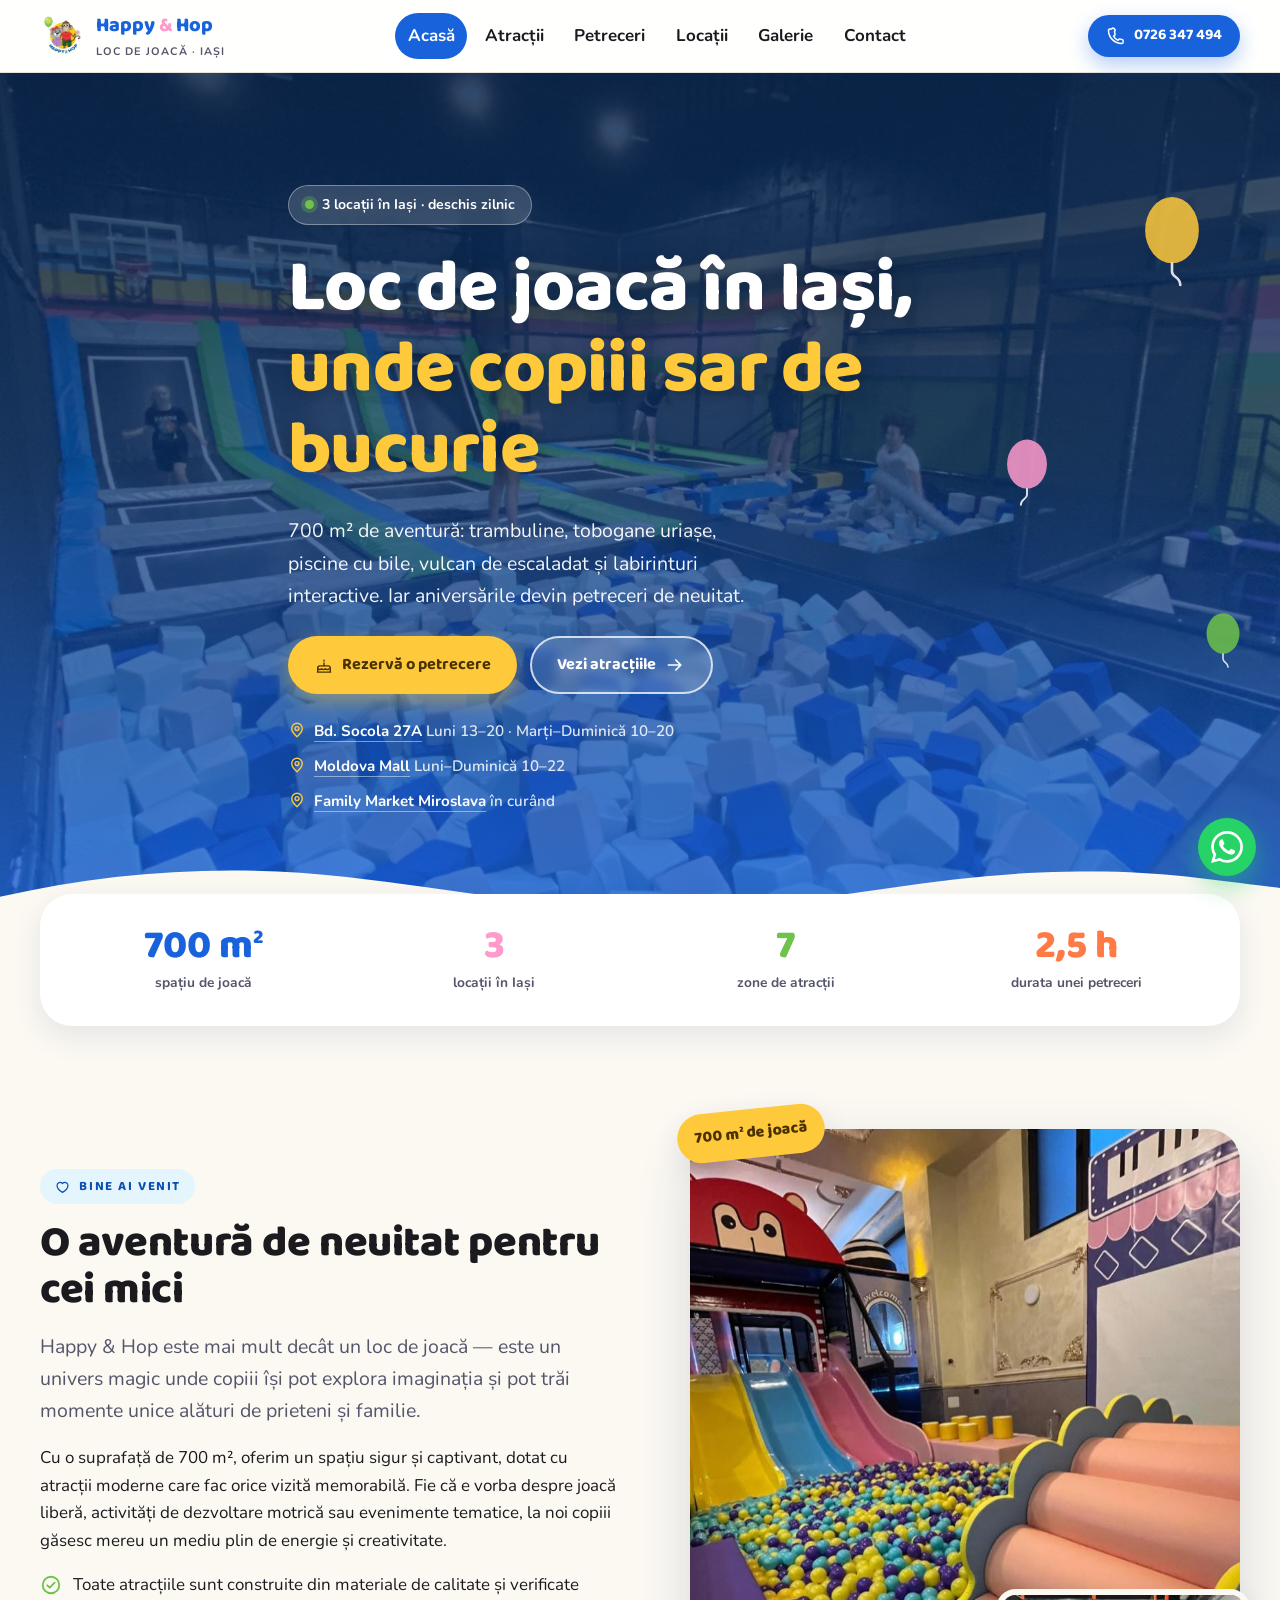
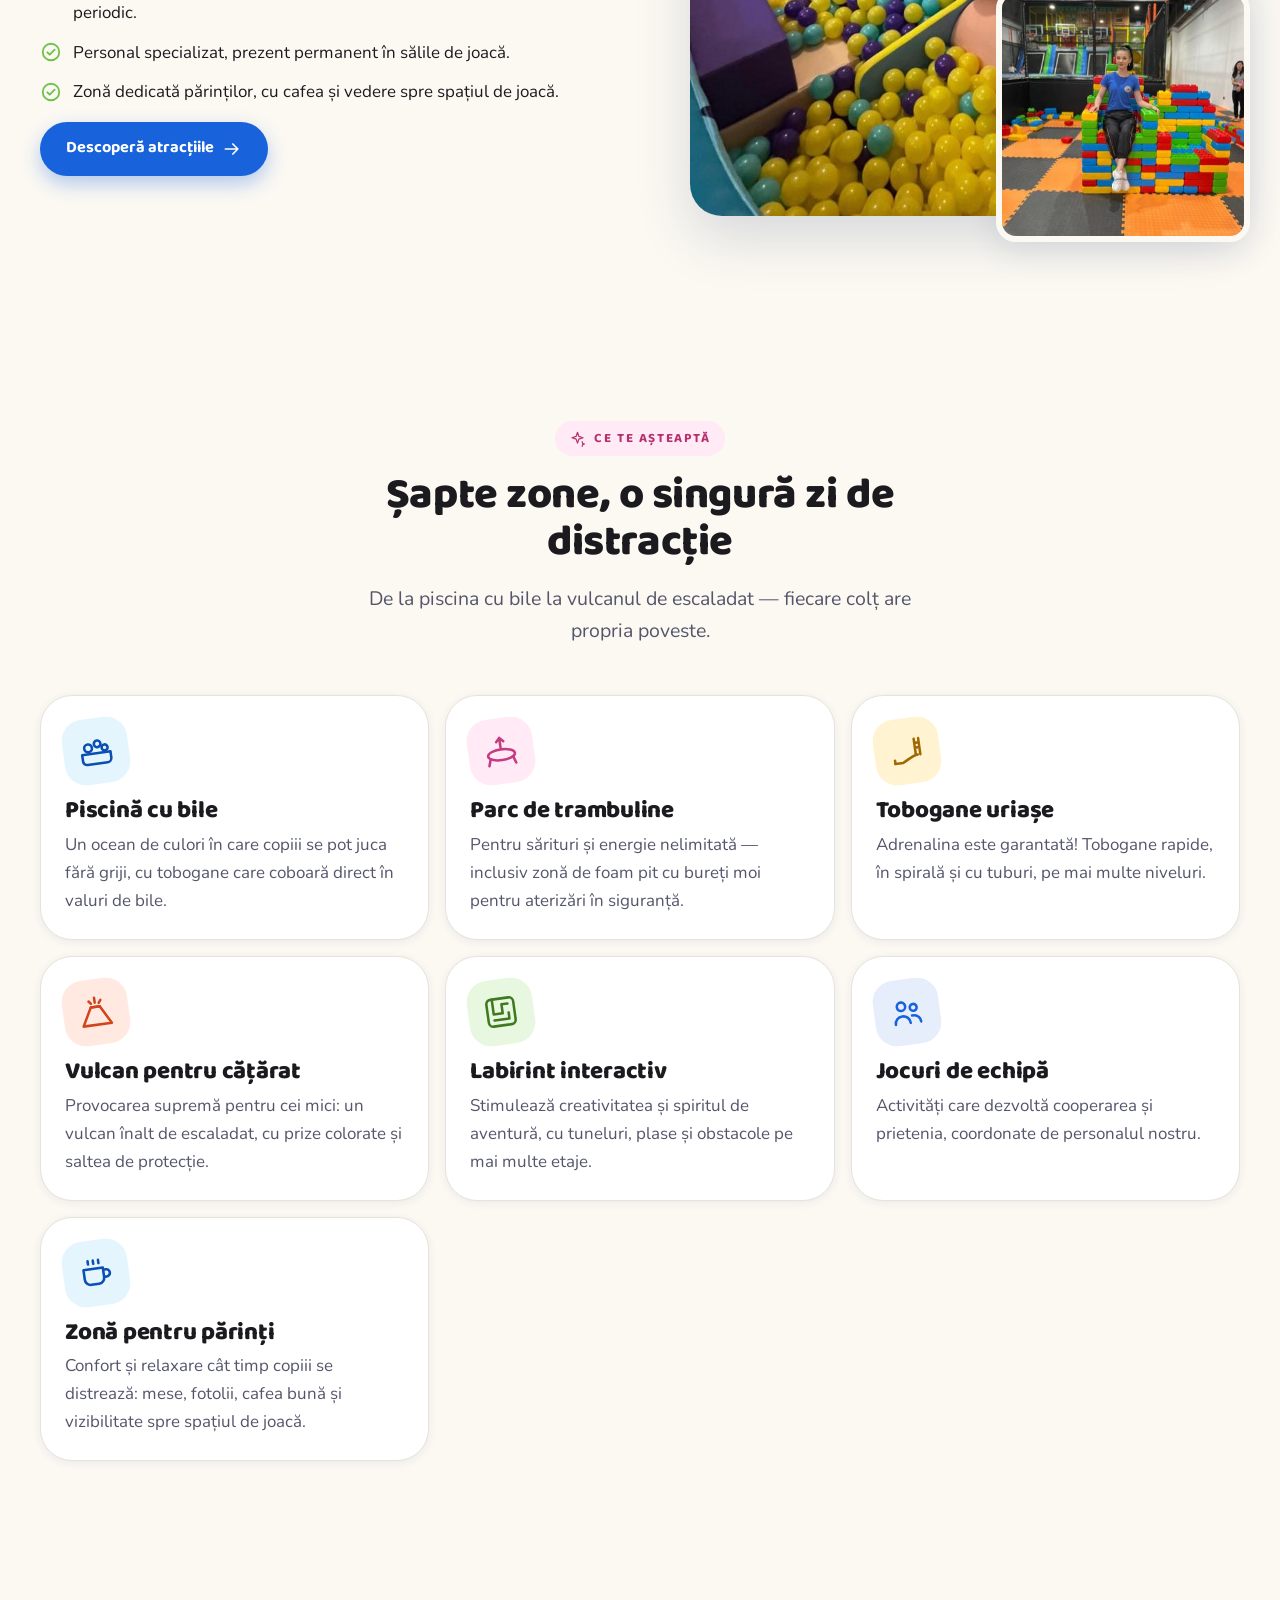
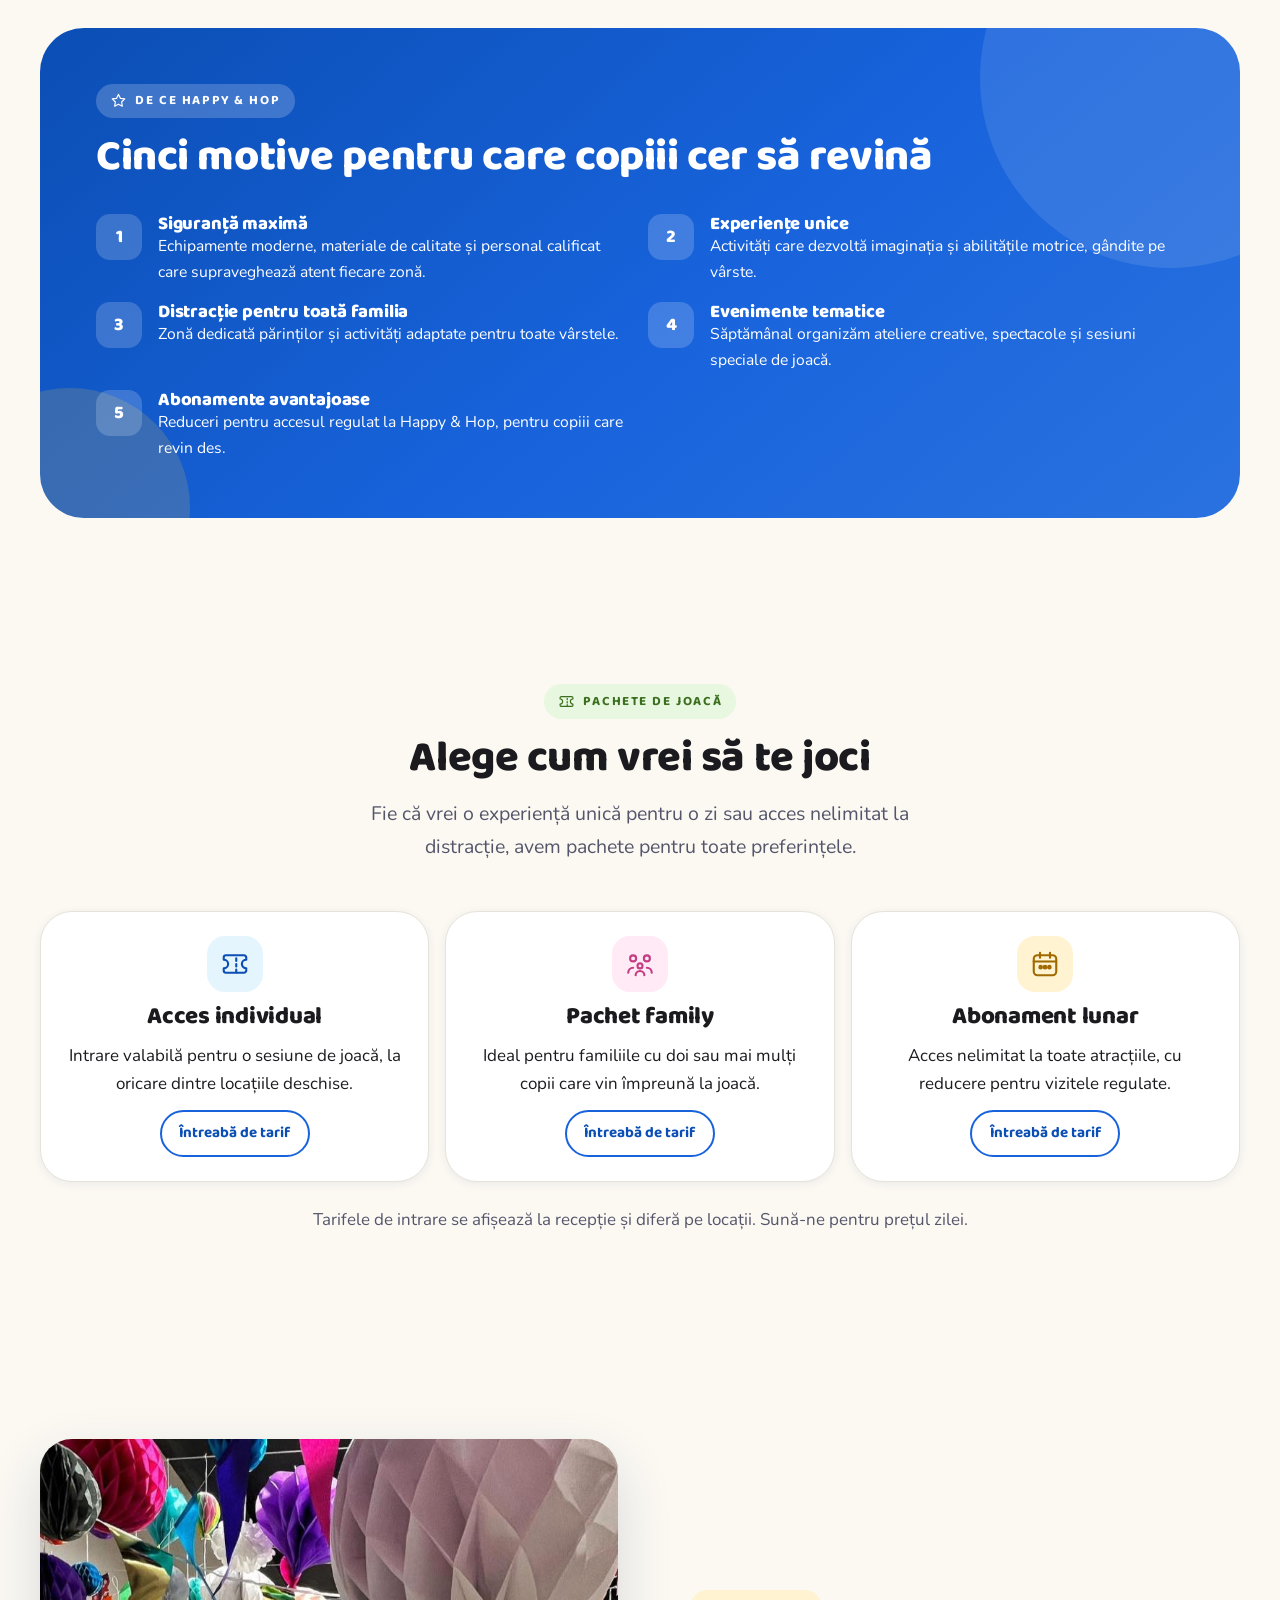
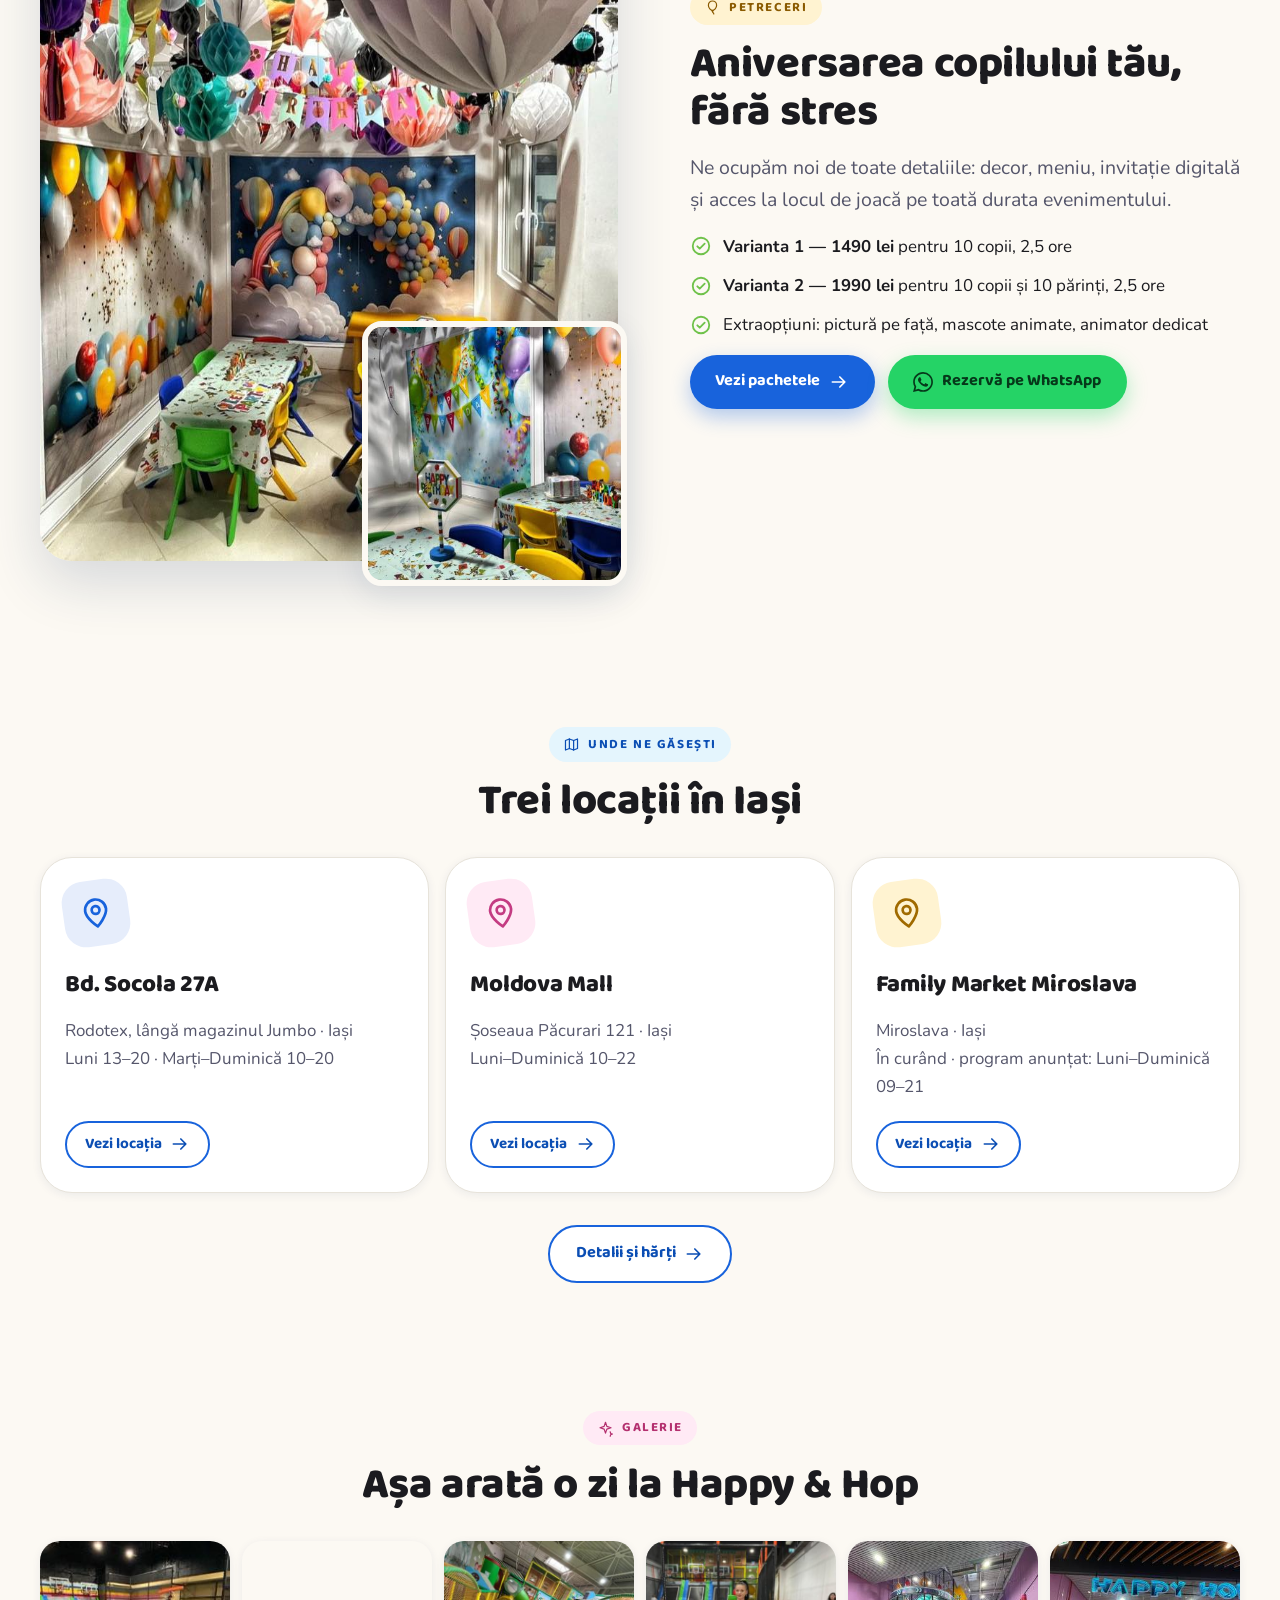
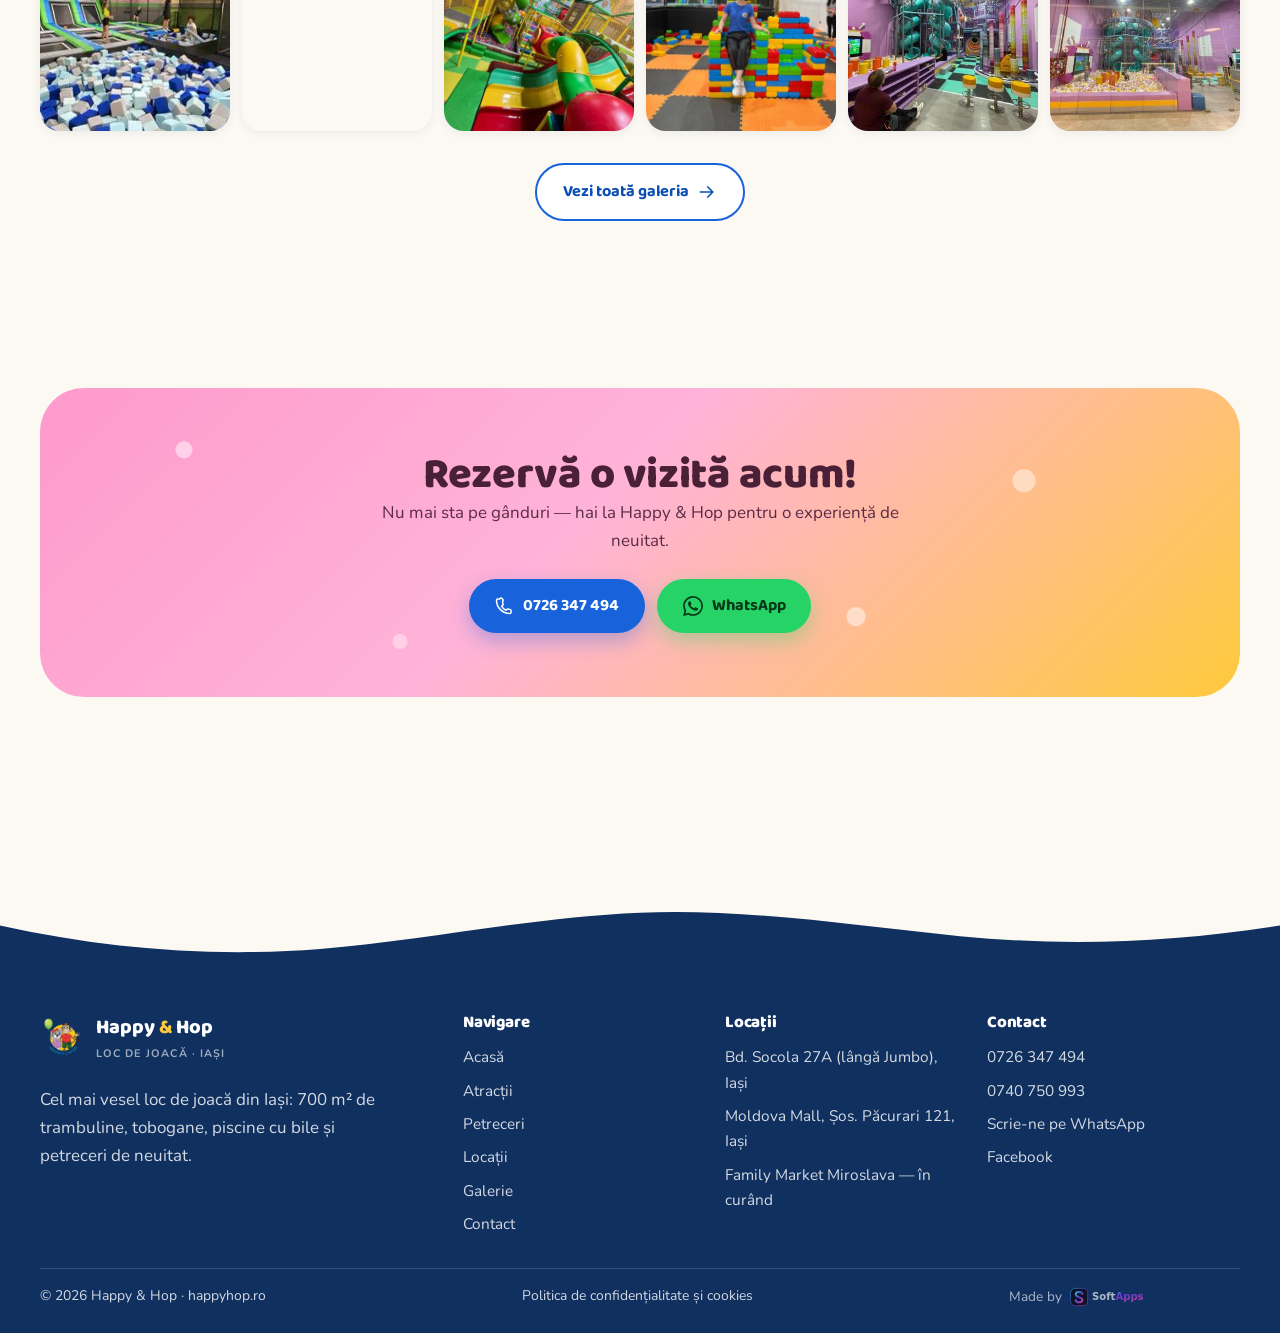
==== index.html @ 8be169cd "first commit" ====
<!DOCTYPE html>
<html lang="ro">
<head>
<meta charset="utf-8">
<meta name="viewport" content="width=device-width, initial-scale=1">
<title>Loc de joacă pentru copii în Iași — trambuline și petreceri | Happy & Hop</title>
<meta name="description" content="Loc de joacă pentru copii în Iași: 700 m² de trambuline, tobogane uriașe, piscine cu bile și vulcan de escaladat. Trei locații și petreceri aniversare complete.">
<link rel="canonical" href="https://happyhop.ro/">
<meta name="theme-color" content="#1863DC">
<script>document.documentElement.className += " js";</script>

<meta property="og:type" content="website">
<meta property="og:locale" content="ro_RO">
<meta property="og:site_name" content="Happy &amp; Hop">
<meta property="og:title" content="Loc de joacă pentru copii în Iași — trambuline și petreceri | Happy & Hop">
<meta property="og:description" content="Loc de joacă pentru copii în Iași: 700 m² de trambuline, tobogane uriașe, piscine cu bile și vulcan de escaladat. Trei locații și petreceri aniversare complete.">
<meta property="og:url" content="https://happyhop.ro/">
<meta property="og:image" content="https://happyhop.ro/assets/brand/og-image.jpg">
<meta name="twitter:card" content="summary_large_image">

<link rel="icon" href="assets/brand/favicon.png" type="image/png">
<link rel="apple-touch-icon" href="assets/brand/apple-touch-icon.png">

<link rel="preconnect" href="https://fonts.googleapis.com">
<link rel="preconnect" href="https://fonts.gstatic.com" crossorigin>
<link rel="stylesheet" href="https://fonts.googleapis.com/css2?family=Baloo+2:wght@600;700;800&family=Nunito:wght@400;600;700&display=swap">
<link rel="stylesheet" href="css/base.css?v=d875229a">
<link rel="stylesheet" href="css/site.css?v=c3f4acb0">
<script type="application/ld+json">{"@context": "https://schema.org", "@graph": [{"@type": "Organization", "@id": "https://happyhop.ro/#organizatie", "name": "Happy & Hop", "url": "https://happyhop.ro/", "logo": {"@type": "ImageObject", "url": "https://happyhop.ro/assets/brand/logo.png", "width": 225, "height": 225}, "image": "https://happyhop.ro/assets/brand/og-image.jpg", "telephone": ["+40726347494", "+40740750993"], "areaServed": {"@type": "City", "name": "Iași"}, "sameAs": ["https://www.facebook.com/people/Happy-si-Hop/100064721647929/"]}, {"@type": "WebSite", "@id": "https://happyhop.ro/#site", "url": "https://happyhop.ro/", "name": "Happy & Hop", "inLanguage": "ro-RO", "publisher": {"@id": "https://happyhop.ro/#organizatie"}}, {"@type": "AmusementPark", "@id": "https://happyhop.ro/loc-de-joaca-socola.html#loc", "name": "Happy & Hop — Socola", "url": "https://happyhop.ro/loc-de-joaca-socola.html", "telephone": "+40726347494", "priceRange": "$$", "currenciesAccepted": "RON", "parentOrganization": {"@id": "https://happyhop.ro/#organizatie"}, "address": {"@type": "PostalAddress", "streetAddress": "Bulevardul Socola 27A", "addressLocality": "Iași", "addressRegion": "Iași", "addressCountry": "RO"}, "hasMap": "https://www.google.com/maps/place/Happy+and+Hop,+loc+de+joaca/@47.1445682,27.5935183,875m/data=!3m2!1e3!4b1!4m6!3m5!1s0x40cafb00235f5b6d:0xa5b64b726e2bd437!8m2!3d47.1445682!4d27.5960932!16s%2Fg%2F11w7l67_5k", "image": "https://happyhop.ro/assets/img/loc-de-joaca-tobogane-800.jpg", "geo": {"@type": "GeoCoordinates", "latitude": 47.1445682, "longitude": 27.5960932}, "openingHoursSpecification": [{"@type": "OpeningHoursSpecification", "dayOfWeek": ["Monday"], "opens": "13:00", "closes": "20:00"}, {"@type": "OpeningHoursSpecification", "dayOfWeek": ["Tuesday", "Wednesday", "Thursday", "Friday", "Saturday", "Sunday"], "opens": "10:00", "closes": "20:00"}]}, {"@type": "AmusementPark", "@id": "https://happyhop.ro/loc-de-joaca-moldova-mall.html#loc", "name": "Happy & Hop — Moldova Mall", "url": "https://happyhop.ro/loc-de-joaca-moldova-mall.html", "telephone": "+40726347494", "priceRange": "$$", "currenciesAccepted": "RON", "parentOrganization": {"@id": "https://happyhop.ro/#organizatie"}, "address": {"@type": "PostalAddress", "streetAddress": "Șoseaua Păcurari 121", "addressLocality": "Iași", "addressRegion": "Iași", "addressCountry": "RO"}, "hasMap": "https://www.google.com/maps/search/?api=1&query=47.1668234,27.513135", "image": "https://happyhop.ro/assets/img/moldova-mall-interior-800.jpg", "geo": {"@type": "GeoCoordinates", "latitude": 47.1668234, "longitude": 27.513135}, "openingHoursSpecification": [{"@type": "OpeningHoursSpecification", "dayOfWeek": ["Monday", "Tuesday", "Wednesday", "Thursday", "Friday", "Saturday", "Sunday"], "opens": "10:00", "closes": "22:00"}]}, {"@type": "AmusementPark", "@id": "https://happyhop.ro/loc-de-joaca-miroslava.html#loc", "name": "Happy & Hop — Miroslava", "url": "https://happyhop.ro/loc-de-joaca-miroslava.html", "telephone": "+40726347494", "priceRange": "$$", "currenciesAccepted": "RON", "parentOrganization": {"@id": "https://happyhop.ro/#organizatie"}, "address": {"@type": "PostalAddress", "streetAddress": "Family Market Miroslava", "addressLocality": "Miroslava", "addressRegion": "Iași", "addressCountry": "RO"}, "hasMap": "https://www.google.com/maps/place/Family+Market+Miroslava/@47.1461986,27.5270789,875m/data=!3m2!1e3!4b1!4m6!3m5!1s0x40cafbab75f19f37:0x28635c3a278bc3dd!8m2!3d47.1461986!4d27.5296538!16s%2Fg%2F11rz7mzkpr", "geo": {"@type": "GeoCoordinates", "latitude": 47.1461986, "longitude": 27.5296538}, "description": "Deschidere în curând."}]}</script>
</head>
<body>
<svg xmlns="http://www.w3.org/2000/svg" style="display:none" aria-hidden="true" focusable="false"><symbol id="i-arrow" viewBox="0 0 24 24" fill="none" stroke="currentColor" stroke-width="2" stroke-linecap="round" stroke-linejoin="round"><path d="M4 12h15m-6-6 6 6-6 6"/></symbol><symbol id="i-balloon" viewBox="0 0 24 24" fill="none" stroke="currentColor" stroke-width="1.7" stroke-linecap="round" stroke-linejoin="round"><path d="M12 2.8c3.3 0 5.8 2.6 5.8 6 0 3.9-3.4 7.4-5.8 7.4S6.2 12.7 6.2 8.8c0-3.4 2.5-6 5.8-6Z"/><path d="m11 16.2 1 1.6 1-1.6M12 17.8c0 2 1.8 1.4 1.8 3.4"/></symbol><symbol id="i-balls" viewBox="0 0 24 24" fill="none" stroke="currentColor" stroke-width="1.7" stroke-linecap="round" stroke-linejoin="round"><path d="M2.5 13.5h19v4.2a2.8 2.8 0 0 1-2.8 2.8H5.3a2.8 2.8 0 0 1-2.8-2.8Z"/><circle cx="7" cy="9.5" r="2.6"/><circle cx="13.4" cy="7.4" r="2.2"/><circle cx="18" cy="10.4" r="2"/></symbol><symbol id="i-cake" viewBox="0 0 24 24" fill="none" stroke="currentColor" stroke-width="1.7" stroke-linecap="round" stroke-linejoin="round"><path d="M4 20.5h16M4.5 20.5v-5a2.5 2.5 0 0 1 2.5-2.5h10a2.5 2.5 0 0 1 2.5 2.5v5"/><path d="M4.5 16.4c1.5 1.4 3.1 1.4 4.6 0 1.5 1.4 3.1 1.4 4.6 0 1.5 1.4 3.1 1.4 4.6 0M12 13V9.6M12 6.2v.9"/></symbol><symbol id="i-calendar" viewBox="0 0 24 24" fill="none" stroke="currentColor" stroke-width="1.7" stroke-linecap="round" stroke-linejoin="round"><rect x="3" y="5" width="18" height="16" rx="3"/><path d="M3 10h18M8 3v4M16 3v4"/><circle cx="8.5" cy="14.5" r="1"/><circle cx="12" cy="14.5" r="1"/><circle cx="15.5" cy="14.5" r="1"/></symbol><symbol id="i-check" viewBox="0 0 24 24" fill="none" stroke="currentColor" stroke-width="2" stroke-linecap="round" stroke-linejoin="round"><circle cx="12" cy="12" r="9"/><path d="m8 12.3 2.6 2.6L16 9.5"/></symbol><symbol id="i-close" viewBox="0 0 24 24" fill="none" stroke="currentColor" stroke-width="2" stroke-linecap="round"><path d="M6 6l12 12M18 6L6 18"/></symbol><symbol id="i-coffee" viewBox="0 0 24 24" fill="none" stroke="currentColor" stroke-width="1.7" stroke-linecap="round" stroke-linejoin="round"><path d="M4 9h13v6.4a4 4 0 0 1-4 4H8a4 4 0 0 1-4-4Z"/><path d="M17 10.5h1.8a2.4 2.4 0 1 1 0 4.8H17M7.5 3.5v2.2M11 3.5v2.2M14.5 3.5v2.2"/></symbol><symbol id="i-family" viewBox="0 0 24 24" fill="none" stroke="currentColor" stroke-width="1.7" stroke-linecap="round" stroke-linejoin="round"><circle cx="6.5" cy="7.5" r="2.4"/><circle cx="17.5" cy="7.5" r="2.4"/><circle cx="12" cy="13.5" r="2"/><path d="M2.6 19c0-2.2 1.7-4 3.9-4M17.5 15c2.2 0 3.9 1.8 3.9 4M8.5 21c0-1.9 1.6-3.4 3.5-3.4S15.5 19.1 15.5 21"/></symbol><symbol id="i-heart" viewBox="0 0 24 24" fill="none" stroke="currentColor" stroke-width="1.7" stroke-linecap="round" stroke-linejoin="round"><path d="M12 20.3s-7.7-4.6-7.7-9.8a4.3 4.3 0 0 1 7.7-2.6 4.3 4.3 0 0 1 7.7 2.6c0 5.2-7.7 9.8-7.7 9.8Z"/></symbol><symbol id="i-map" viewBox="0 0 24 24" fill="none" stroke="currentColor" stroke-width="1.7" stroke-linecap="round" stroke-linejoin="round"><path d="M9 4.2 3.5 6.4v13.4L9 17.6l6 2.2 5.5-2.2V4.2L15 6.4 9 4.2Z"/><path d="M9 4.2v13.4M15 6.4v13.4"/></symbol><symbol id="i-maze" viewBox="0 0 24 24" fill="none" stroke="currentColor" stroke-width="1.7" stroke-linecap="round" stroke-linejoin="round"><rect x="3" y="3" width="18" height="18" rx="3"/><path d="M7 3v10h6V7h4M7 17h10M17 13v4"/></symbol><symbol id="i-menu" viewBox="0 0 24 24" fill="none" stroke="currentColor" stroke-width="2" stroke-linecap="round"><path d="M4 7h16M4 12h16M4 17h16"/></symbol><symbol id="i-phone" viewBox="0 0 24 24" fill="none" stroke="currentColor" stroke-width="1.8" stroke-linecap="round" stroke-linejoin="round"><path d="M6.6 3.5h-2A1.6 1.6 0 0 0 3 5.1C3 13.9 10.1 21 18.9 21a1.6 1.6 0 0 0 1.6-1.6v-2a1.1 1.1 0 0 0-.85-1.07l-3.2-.73a1.1 1.1 0 0 0-1.16.47l-.85 1.28a12.6 12.6 0 0 1-5.31-5.31l1.28-.85a1.1 1.1 0 0 0 .47-1.16l-.73-3.2A1.1 1.1 0 0 0 6.6 3.5Z"/></symbol><symbol id="i-pin" viewBox="0 0 24 24" fill="none" stroke="currentColor" stroke-width="1.8" stroke-linecap="round" stroke-linejoin="round"><path d="M12 21s7-6.1 7-11a7 7 0 1 0-14 0c0 4.9 7 11 7 11Z"/><circle cx="12" cy="10" r="2.6"/></symbol><symbol id="i-slide" viewBox="0 0 24 24" fill="none" stroke="currentColor" stroke-width="1.7" stroke-linecap="round" stroke-linejoin="round"><path d="M17.5 4.5v10.8M20.5 4.5v10.8M17.5 7.3h3M17.5 10.5h3M18.8 15.3C15.4 15.3 12 18 8.4 19.5H3.2"/><path d="M3.2 19.5v-2.2"/></symbol><symbol id="i-sparkle" viewBox="0 0 24 24" fill="none" stroke="currentColor" stroke-width="1.7" stroke-linecap="round" stroke-linejoin="round"><path d="M12 3.2 13.9 9l5.9 1.9-5.9 1.9L12 18.6l-1.9-5.8-5.9-1.9L10.1 9 12 3.2Z"/><path d="M18.6 16.6 19.4 19l2.4.8-2.4.8-.8 2.4"/></symbol><symbol id="i-star" viewBox="0 0 24 24" fill="none" stroke="currentColor" stroke-width="1.7" stroke-linecap="round" stroke-linejoin="round"><path d="m12 3.4 2.7 5.5 6.1.9-4.4 4.3 1 6-5.4-2.9-5.4 2.9 1-6-4.4-4.3 6.1-.9L12 3.4Z"/></symbol><symbol id="i-team" viewBox="0 0 24 24" fill="none" stroke="currentColor" stroke-width="1.7" stroke-linecap="round" stroke-linejoin="round"><circle cx="8.5" cy="8" r="2.8"/><circle cx="16.5" cy="9.5" r="2.3"/><path d="M3.5 19.5c0-2.8 2.2-5 5-5s5 2.2 5 5M15 14.8c2.7-.3 5.5 1.4 5.5 4.7"/></symbol><symbol id="i-ticket" viewBox="0 0 24 24" fill="none" stroke="currentColor" stroke-width="1.7" stroke-linecap="round" stroke-linejoin="round"><path d="M3 8.5V6.8A1.8 1.8 0 0 1 4.8 5h14.4A1.8 1.8 0 0 1 21 6.8v1.7a3.5 3.5 0 0 0 0 7v1.7a1.8 1.8 0 0 1-1.8 1.8H4.8A1.8 1.8 0 0 1 3 17.2v-1.7a3.5 3.5 0 0 0 0-7Z"/><path d="M13 7.5v2m0 2.5v2m0 2.5v2"/></symbol><symbol id="i-tramp" viewBox="0 0 24 24" fill="none" stroke="currentColor" stroke-width="1.7" stroke-linecap="round" stroke-linejoin="round"><ellipse cx="12" cy="14.5" rx="9" ry="3.6"/><path d="M4.4 16.7 3 21m16.6-4.3L21 21M12 3.2v6.4m0-6.4L9.6 5.7M12 3.2l2.4 2.5"/></symbol><symbol id="i-volcano" viewBox="0 0 24 24" fill="none" stroke="currentColor" stroke-width="1.7" stroke-linecap="round" stroke-linejoin="round"><path d="M2.5 20.5h19L15 8.5H9L2.5 20.5Z"/><path d="M9 8.5h6M12 2.5v3.2M8 4.4l1.4 1.8M16 4.4l-1.4 1.8"/></symbol><symbol id="i-wa" viewBox="0 0 24 24" fill="currentColor"><path d="M17.47 14.38c-.3-.15-1.76-.87-2.03-.97-.27-.1-.47-.15-.67.15-.2.3-.77.97-.94 1.16-.17.2-.35.22-.64.08-.3-.15-1.26-.47-2.39-1.48-.88-.79-1.48-1.76-1.66-2.06-.17-.3-.02-.46.13-.6.14-.14.3-.35.45-.53.15-.17.2-.3.3-.5.1-.2.05-.37-.03-.52-.07-.15-.67-1.61-.91-2.2-.24-.58-.49-.5-.67-.51h-.57c-.2 0-.52.07-.8.37-.27.3-1.04 1.02-1.04 2.48s1.07 2.87 1.22 3.07c.15.2 2.1 3.2 5.08 4.49.7.3 1.26.49 1.69.62.71.23 1.36.2 1.87.12.57-.09 1.76-.72 2-1.41.25-.7.25-1.29.18-1.42-.08-.12-.27-.2-.57-.34m-5.42 7.4a9.87 9.87 0 0 1-5.03-1.38l-.36-.21-3.74.98 1-3.65-.24-.37a9.86 9.86 0 0 1-1.51-5.26c0-5.45 4.44-9.88 9.89-9.88 2.64 0 5.12 1.03 6.99 2.9a9.82 9.82 0 0 1 2.89 6.99c0 5.45-4.43 9.88-9.89 9.88m8.41-18.3A11.82 11.82 0 0 0 12.05 0C5.5 0 .16 5.34.16 11.89c0 2.1.55 4.14 1.59 5.95L.06 24l6.3-1.65a11.88 11.88 0 0 0 5.69 1.45c6.55 0 11.89-5.34 11.89-11.89 0-3.18-1.24-6.17-3.48-8.42Z"/></symbol></svg>

  <a class="skip-link" href="#main">Sari la conținut</a>

  <header class="site-header">
    <div class="container site-header__inner">
      <a class="brand" href="index.html">
        <img src="assets/brand/logo.png" alt="" width="46" height="46">
        <span>
          <span class="brand__name">Happy&nbsp;<span>&amp;</span>&nbsp;Hop</span>
          <span class="brand__tag">Loc de joacă · Iași</span>
        </span>
      </a>

      <nav class="nav" aria-label="Navigare principală">
        <ul>
          <li><a href="index.html" aria-current="page">Acasă</a></li>
          <li><a href="atractii.html">Atracții</a></li>
          <li><a href="petreceri.html">Petreceri</a></li>
          <li><a href="locatii.html">Locații</a></li>
          <li><a href="galerie.html">Galerie</a></li>
          <li><a href="contact.html">Contact</a></li>
        </ul>
      </nav>

      <a class="btn btn--primary btn--sm header-cta" href="tel:0726347494"><svg aria-hidden="true"><use href="#i-phone"></use></svg><span>0726 347 494</span></a>

      <button class="nav-toggle" type="button" data-nav-toggle aria-expanded="false" aria-controls="mobile-panel">
        <span class="sr-only">Deschide meniul</span><svg aria-hidden="true"><use href="#i-menu"></use></svg>
      </button>
    </div>
  </header>

  <div class="mobile-panel" id="mobile-panel" role="dialog" aria-modal="true" aria-label="Meniu principal" hidden>
    <div class="mobile-panel__top">
      <a class="brand" href="index.html">
        <img src="assets/brand/logo.png" alt="" width="46" height="46">
        <span class="brand__name">Happy&nbsp;<span>&amp;</span>&nbsp;Hop</span>
      </a>
      <button class="nav-toggle" type="button" data-nav-close>
        <span class="sr-only">Închide meniul</span><svg aria-hidden="true"><use href="#i-close"></use></svg>
      </button>
    </div>
    <nav aria-label="Navigare mobilă">
      <ul>
        <li><a href="index.html" aria-current="page">Acasă</a></li>
          <li><a href="atractii.html">Atracții</a></li>
          <li><a href="petreceri.html">Petreceri</a></li>
          <li><a href="locatii.html">Locații</a></li>
          <li><a href="galerie.html">Galerie</a></li>
          <li><a href="contact.html">Contact</a></li>
      </ul>
    </nav>
    <div class="mobile-panel__cta">
      <a class="btn btn--primary btn--block" href="tel:0726347494"><svg aria-hidden="true"><use href="#i-phone"></use></svg> Sună acum</a>
      <a class="btn btn--wa btn--block" href="https://wa.me/40726347494?text=Bun%C4%83%20ziua!%20A%C8%99%20dori%20informa%C8%9Bii%20despre%20Happy%20%26%20Hop." target="_blank" rel="noopener"><svg aria-hidden="true"><use href="#i-wa"></use></svg> WhatsApp</a>
    </div>
  </div>

  <main id="main">

    <section class="hero">
      <div class="hero__media">
        <img src="assets/img/trambuline-foam-pit-1600.jpg" srcset="assets/img/trambuline-foam-pit-400.jpg 400w, assets/img/trambuline-foam-pit-800.jpg 800w, assets/img/trambuline-foam-pit-1600.jpg 1600w" sizes="100vw" width="1600" height="900" alt="Parcul de trambuline Happy &amp; Hop, cu zonă de foam pit plină de bureți moi" loading="eager" fetchpriority="high" decoding="async">
      </div>

      <span class="floaty floaty--1" aria-hidden="true"><svg viewBox="0 0 60 90"><ellipse cx="30" cy="34" rx="26" ry="32" fill="#FFC93C"/><path d="M30 66v8c0 6 8 5 8 13" stroke="#fff" stroke-width="2.5" fill="none" stroke-linecap="round"/></svg></span>
      <span class="floaty floaty--2" aria-hidden="true"><svg viewBox="0 0 60 90"><ellipse cx="30" cy="34" rx="26" ry="32" fill="#FE9ACC"/><path d="M30 66v8c0 6-8 5-8 13" stroke="#fff" stroke-width="2.5" fill="none" stroke-linecap="round"/></svg></span>
      <span class="floaty floaty--3" aria-hidden="true"><svg viewBox="0 0 60 90"><ellipse cx="30" cy="34" rx="26" ry="32" fill="#6FC24A"/><path d="M30 66v8c0 6 8 5 8 13" stroke="#fff" stroke-width="2.5" fill="none" stroke-linecap="round"/></svg></span>

      <div class="container hero__inner">
        <span class="hero__badge"><span class="dot"></span> 3 locații în Iași · deschis zilnic</span>
        <h1>Loc de joacă în Iași, <span class="hl">unde copiii sar de bucurie</span></h1>
        <p>700&nbsp;m² de aventură: trambuline, tobogane uriașe, piscine cu bile, vulcan de escaladat și labirinturi interactive. Iar aniversările devin petreceri de neuitat.</p>
        <div class="hero__actions">
          <a class="btn btn--sun" href="petreceri.html"><svg aria-hidden="true"><use href="#i-cake"></use></svg> Rezervă o petrecere</a>
          <a class="btn btn--ghost" href="atractii.html">Vezi atracțiile <svg aria-hidden="true"><use href="#i-arrow"></use></svg></a>
        </div>
        <ul class="hero__facts">
          <li><svg aria-hidden="true"><use href="#i-pin"></use></svg> <span><a href="loc-de-joaca-socola.html">Bd. Socola 27A</a> <span>Luni 13–20 · Marți–Duminică 10–20</span></span></li>
          <li><svg aria-hidden="true"><use href="#i-pin"></use></svg> <span><a href="loc-de-joaca-moldova-mall.html">Moldova Mall</a> <span>Luni–Duminică 10–22</span></span></li>
          <li><svg aria-hidden="true"><use href="#i-pin"></use></svg> <span><a href="loc-de-joaca-miroslava.html">Family Market Miroslava</a> <span>în curând</span></span></li>
        </ul>
      </div>

      <div class="hero__wave" aria-hidden="true">
        <svg viewBox="0 0 1440 70" preserveAspectRatio="none"><path d="M0 70V28c130-24 260-30 390-18s260 34 390 30 260-30 390-34 180 6 270 14v50Z"/></svg>
      </div>
    </section>

    <div class="container">
      <div class="stats reveal">
        <div class="stat"><p class="stat__num"><span data-count="700">700</span>&nbsp;m<sup>2</sup></p><p class="stat__label">spațiu de joacă</p></div>
        <div class="stat"><p class="stat__num"><span data-count="3">3</span></p><p class="stat__label">locații în Iași</p></div>
        <div class="stat"><p class="stat__num"><span data-count="7">7</span></p><p class="stat__label">zone de atracții</p></div>
        <div class="stat"><p class="stat__num"><span data-count="2.5">2,5</span>&nbsp;h</p><p class="stat__label">durata unei petreceri</p></div>
      </div>
    </div>

    <section class="section">
      <div class="container split">
        <div class="split__body reveal">
          <span class="eyebrow"><svg aria-hidden="true"><use href="#i-heart"></use></svg> Bine ai venit</span>
          <h2>O aventură de neuitat pentru cei mici</h2>
          <p class="lead">Happy&nbsp;&amp;&nbsp;Hop este mai mult decât un loc de joacă — este un univers magic unde copiii își pot explora imaginația și pot trăi momente unice alături de prieteni și familie.</p>
          <p>Cu o suprafață de 700&nbsp;m², oferim un spațiu sigur și captivant, dotat cu atracții moderne care fac orice vizită memorabilă. Fie că e vorba despre joacă liberă, activități de dezvoltare motrică sau evenimente tematice, la noi copiii găsesc mereu un mediu plin de energie și creativitate.</p>
          <ul class="checklist">
            <li><svg aria-hidden="true"><use href="#i-check"></use></svg> <span>Toate atracțiile sunt construite din materiale de calitate și verificate periodic.</span></li>
            <li><svg aria-hidden="true"><use href="#i-check"></use></svg> <span>Personal specializat, prezent permanent în sălile de joacă.</span></li>
            <li><svg aria-hidden="true"><use href="#i-check"></use></svg> <span>Zonă dedicată părinților, cu cafea și vedere spre spațiul de joacă.</span></li>
          </ul>
          <p><a class="btn btn--primary" href="atractii.html">Descoperă atracțiile <svg aria-hidden="true"><use href="#i-arrow"></use></svg></a></p>
        </div>

        <div class="split__media reveal">
          <div class="collage">
            <span class="collage__sticker">700 m² de joacă</span>
            <div class="collage__main">
              <img src="assets/img/piscina-cu-bile-max.jpg" srcset="assets/img/piscina-cu-bile-400.jpg 400w, assets/img/piscina-cu-bile-800.jpg 800w, assets/img/piscina-cu-bile-max.jpg 810w" sizes="(min-width:768px) 45vw, 90vw" width="800" height="1067" alt="Piscina cu bile de la Happy &amp; Hop, cu tobogane pastelate" loading="lazy" decoding="async">
            </div>
            <div class="collage__side">
              <img src="assets/img/trambuline-caramizi-800.jpg" srcset="assets/img/trambuline-caramizi-400.jpg 400w, assets/img/trambuline-caramizi-800.jpg 800w" sizes="(min-width:768px) 22vw, 42vw" width="800" height="1067" alt="Zona cu cărămizi gigant din parcul de trambuline" loading="lazy" decoding="async">
            </div>
          </div>
        </div>
      </div>
    </section>

    <section class="section">
      <div class="container">
        <div class="section-head reveal">
          <span class="eyebrow eyebrow--pink"><svg aria-hidden="true"><use href="#i-sparkle"></use></svg> Ce te așteaptă</span>
          <h2>Șapte zone, o singură zi de distracție</h2>
          <p class="lead">De la piscina cu bile la vulcanul de escaladat — fiecare colț are propria poveste.</p>
        </div>

        <div class="grid-cards" style="margin-top:var(--sp-7)">
        <article class="card reveal">
          <div class="card__icon i-sky"><svg aria-hidden="true"><use href="#i-balls"></use></svg></div>
          <h3>Piscină cu bile</h3>
          <p>Un ocean de culori în care copiii se pot juca fără griji, cu tobogane care coboară direct în valuri de bile.</p>
        </article>
        <article class="card reveal">
          <div class="card__icon i-pink"><svg aria-hidden="true"><use href="#i-tramp"></use></svg></div>
          <h3>Parc de trambuline</h3>
          <p>Pentru sărituri și energie nelimitată — inclusiv zonă de foam pit cu bureți moi pentru aterizări în siguranță.</p>
        </article>
        <article class="card reveal">
          <div class="card__icon i-yellow"><svg aria-hidden="true"><use href="#i-slide"></use></svg></div>
          <h3>Tobogane uriașe</h3>
          <p>Adrenalina este garantată! Tobogane rapide, în spirală și cu tuburi, pe mai multe niveluri.</p>
        </article>
        <article class="card reveal">
          <div class="card__icon i-orange"><svg aria-hidden="true"><use href="#i-volcano"></use></svg></div>
          <h3>Vulcan pentru cățărat</h3>
          <p>Provocarea supremă pentru cei mici: un vulcan înalt de escaladat, cu prize colorate și saltea de protecție.</p>
        </article>
        <article class="card reveal">
          <div class="card__icon i-green"><svg aria-hidden="true"><use href="#i-maze"></use></svg></div>
          <h3>Labirint interactiv</h3>
          <p>Stimulează creativitatea și spiritul de aventură, cu tuneluri, plase și obstacole pe mai multe etaje.</p>
        </article>
        <article class="card reveal">
          <div class="card__icon i-blue"><svg aria-hidden="true"><use href="#i-team"></use></svg></div>
          <h3>Jocuri de echipă</h3>
          <p>Activități care dezvoltă cooperarea și prietenia, coordonate de personalul nostru.</p>
        </article>
        <article class="card reveal">
          <div class="card__icon i-sky"><svg aria-hidden="true"><use href="#i-coffee"></use></svg></div>
          <h3>Zonă pentru părinți</h3>
          <p>Confort și relaxare cât timp copiii se distrează: mese, fotolii, cafea bună și vizibilitate spre spațiul de joacă.</p>
        </article>
        </div>
      </div>
    </section>

    <section class="section--tight">
      <div class="container">
        <div class="panel reveal">
          <span class="eyebrow"><svg aria-hidden="true"><use href="#i-star"></use></svg> De ce Happy&nbsp;&amp;&nbsp;Hop</span>
          <h2 style="margin-top:var(--sp-4)">Cinci motive pentru care copiii cer să revină</h2>
          <div class="reasons">
          <div class="reason">
            <span class="reason__badge">1</span>
            <div>
              <h3>Siguranță maximă</h3>
              <p>Echipamente moderne, materiale de calitate și personal calificat care supraveghează atent fiecare zonă.</p>
            </div>
          </div>
          <div class="reason">
            <span class="reason__badge">2</span>
            <div>
              <h3>Experiențe unice</h3>
              <p>Activități care dezvoltă imaginația și abilitățile motrice, gândite pe vârste.</p>
            </div>
          </div>
          <div class="reason">
            <span class="reason__badge">3</span>
            <div>
              <h3>Distracție pentru toată familia</h3>
              <p>Zonă dedicată părinților și activități adaptate pentru toate vârstele.</p>
            </div>
          </div>
          <div class="reason">
            <span class="reason__badge">4</span>
            <div>
              <h3>Evenimente tematice</h3>
              <p>Săptămânal organizăm ateliere creative, spectacole și sesiuni speciale de joacă.</p>
            </div>
          </div>
          <div class="reason">
            <span class="reason__badge">5</span>
            <div>
              <h3>Abonamente avantajoase</h3>
              <p>Reduceri pentru accesul regulat la Happy&nbsp;&amp;&nbsp;Hop, pentru copiii care revin des.</p>
            </div>
          </div>
          </div>
        </div>
      </div>
    </section>

    <section class="section">
      <div class="container">
        <div class="section-head reveal">
          <span class="eyebrow eyebrow--green"><svg aria-hidden="true"><use href="#i-ticket"></use></svg> Pachete de joacă</span>
          <h2>Alege cum vrei să te joci</h2>
          <p class="lead">Fie că vrei o experiență unică pentru o zi sau acces nelimitat la distracție, avem pachete pentru toate preferințele.</p>
        </div>

        <div class="grid-cards" style="margin-top:var(--sp-7)">
          <article class="pass-card reveal">
            <div class="pass-card__icon i-sky"><svg aria-hidden="true"><use href="#i-ticket"></use></svg></div>
            <h3>Acces individual</h3>
            <p>Intrare valabilă pentru o sesiune de joacă, la oricare dintre locațiile deschise.</p>
            <a class="btn btn--outline btn--sm" href="tel:0726347494">Întreabă de tarif</a>
          </article>
          <article class="pass-card reveal">
            <div class="pass-card__icon i-pink"><svg aria-hidden="true"><use href="#i-family"></use></svg></div>
            <h3>Pachet family</h3>
            <p>Ideal pentru familiile cu doi sau mai mulți copii care vin împreună la joacă.</p>
            <a class="btn btn--outline btn--sm" href="tel:0726347494">Întreabă de tarif</a>
          </article>
          <article class="pass-card reveal">
            <div class="pass-card__icon i-yellow"><svg aria-hidden="true"><use href="#i-calendar"></use></svg></div>
            <h3>Abonament lunar</h3>
            <p>Acces nelimitat la toate atracțiile, cu reducere pentru vizitele regulate.</p>
            <a class="btn btn--outline btn--sm" href="tel:0726347494">Întreabă de tarif</a>
          </article>
        </div>

        <p class="text-center" style="margin-top:var(--sp-5);color:var(--hh-muted)">Tarifele de intrare se afișează la recepție și diferă pe locații. Sună-ne pentru prețul zilei.</p>
      </div>
    </section>

    <section class="section">
      <div class="container split split--reverse">
        <div class="split__body reveal">
          <span class="eyebrow eyebrow--yellow"><svg aria-hidden="true"><use href="#i-balloon"></use></svg> Petreceri</span>
          <h2>Aniversarea copilului tău, fără stres</h2>
          <p class="lead">Ne ocupăm noi de toate detaliile: decor, meniu, invitație digitală și acces la locul de joacă pe toată durata evenimentului.</p>
          <ul class="checklist">
            <li><svg aria-hidden="true"><use href="#i-check"></use></svg> <span><strong>Varianta 1 — 1490 lei</strong> pentru 10 copii, 2,5 ore</span></li>
            <li><svg aria-hidden="true"><use href="#i-check"></use></svg> <span><strong>Varianta 2 — 1990 lei</strong> pentru 10 copii și 10 părinți, 2,5 ore</span></li>
            <li><svg aria-hidden="true"><use href="#i-check"></use></svg> <span>Extraopțiuni: pictură pe față, mascote animate, animator dedicat</span></li>
          </ul>
          <div class="hero__actions">
            <a class="btn btn--primary" href="petreceri.html">Vezi pachetele <svg aria-hidden="true"><use href="#i-arrow"></use></svg></a>
            <a class="btn btn--wa" href="https://wa.me/40726347494?text=Bun%C4%83%20ziua!%20A%C8%99%20dori%20s%C4%83%20rezerv%20o%20petrecere%20la%20Happy%20%26%20Hop." target="_blank" rel="noopener"><svg aria-hidden="true"><use href="#i-wa"></use></svg> Rezervă pe WhatsApp</a>
          </div>
        </div>
        <div class="split__media reveal">
          <div class="collage">
            <div class="collage__main">
              <img src="assets/img/sala-petreceri-max.jpg" srcset="assets/img/sala-petreceri-400.jpg 400w, assets/img/sala-petreceri-800.jpg 800w, assets/img/sala-petreceri-max.jpg 810w" sizes="(min-width:768px) 45vw, 90vw" width="800" height="1067" alt="Sala de petreceri Happy &amp; Hop, decorată cu rozete de hârtie și baloane" loading="lazy" decoding="async">
            </div>
            <div class="collage__side">
              <img src="assets/img/petrecere-decor-800.jpg" srcset="assets/img/petrecere-decor-400.jpg 400w, assets/img/petrecere-decor-800.jpg 800w" sizes="(min-width:768px) 22vw, 42vw" width="800" height="1067" alt="Masă de petrecere cu fundal foto Happy Birthday" loading="lazy" decoding="async">
            </div>
          </div>
        </div>
      </div>
    </section>

    <section class="section--tight">
      <div class="container">
        <div class="section-head reveal">
          <span class="eyebrow"><svg aria-hidden="true"><use href="#i-map"></use></svg> Unde ne găsești</span>
          <h2>Trei locații în Iași</h2>
        </div>

        <div class="grid-cards" style="margin-top:var(--sp-6)">
          <article class="card card--cta reveal">
            <div class="card__icon i-blue"><svg aria-hidden="true"><use href="#i-pin"></use></svg></div>
            <h3><a href="loc-de-joaca-socola.html" style="text-decoration:none">Bd. Socola 27A</a></h3>
            <p>Rodotex, lângă magazinul Jumbo · Iași<br>Luni 13–20 · Marți–Duminică 10–20</p>
            <a class="btn btn--outline btn--sm" href="loc-de-joaca-socola.html">Vezi locația <svg aria-hidden="true"><use href="#i-arrow"></use></svg></a>
          </article>
          <article class="card card--cta reveal">
            <div class="card__icon i-pink"><svg aria-hidden="true"><use href="#i-pin"></use></svg></div>
            <h3><a href="loc-de-joaca-moldova-mall.html" style="text-decoration:none">Moldova Mall</a></h3>
            <p>Șoseaua Păcurari 121 · Iași<br>Luni–Duminică 10–22</p>
            <a class="btn btn--outline btn--sm" href="loc-de-joaca-moldova-mall.html">Vezi locația <svg aria-hidden="true"><use href="#i-arrow"></use></svg></a>
          </article>
          <article class="card card--cta reveal">
            <div class="card__icon i-yellow"><svg aria-hidden="true"><use href="#i-pin"></use></svg></div>
            <h3><a href="loc-de-joaca-miroslava.html" style="text-decoration:none">Family Market Miroslava</a></h3>
            <p>Miroslava · Iași<br>În curând · program anunțat: Luni–Duminică 09–21</p>
            <a class="btn btn--outline btn--sm" href="loc-de-joaca-miroslava.html">Vezi locația <svg aria-hidden="true"><use href="#i-arrow"></use></svg></a>
          </article>
        </div>

        <p class="text-center" style="margin-top:var(--sp-6)"><a class="btn btn--outline" href="locatii.html">Detalii și hărți <svg aria-hidden="true"><use href="#i-arrow"></use></svg></a></p>
      </div>
    </section>

    <section class="section--tight">
      <div class="container">
        <div class="section-head reveal">
          <span class="eyebrow eyebrow--pink"><svg aria-hidden="true"><use href="#i-sparkle"></use></svg> Galerie</span>
          <h2>Așa arată o zi la Happy&nbsp;&amp;&nbsp;Hop</h2>
        </div>
        <div class="gallery-strip" style="margin-top:var(--sp-6)">
          <a href="galerie.html" aria-label="Vezi galeria foto"><img src="assets/img/trambuline-foam-pit-800.jpg" srcset="assets/img/trambuline-foam-pit-400.jpg 400w, assets/img/trambuline-foam-pit-800.jpg 800w" sizes="(min-width:1024px) 16vw, (min-width:768px) 30vw, 45vw" width="800" height="450" alt="Parcul de trambuline cu foam pit plin de bureți moi" loading="lazy" decoding="async"></a>
          <a href="galerie.html" aria-label="Vezi galeria foto"><img src="assets/img/piscina-cu-bile-800.jpg" srcset="assets/img/piscina-cu-bile-400.jpg 400w, assets/img/piscina-cu-bile-800.jpg 800w" sizes="(min-width:1024px) 16vw, (min-width:768px) 30vw, 45vw" width="800" height="1067" alt="Piscina cu bile și toboganele pastelate" loading="lazy" decoding="async"></a>
          <a href="galerie.html" aria-label="Vezi galeria foto"><img src="assets/img/loc-de-joaca-tobogane-800.jpg" srcset="assets/img/loc-de-joaca-tobogane-400.jpg 400w, assets/img/loc-de-joaca-tobogane-800.jpg 800w" sizes="(min-width:1024px) 16vw, (min-width:768px) 30vw, 45vw" width="800" height="1067" alt="Structura de joacă pe mai multe niveluri, cu tobogane colorate" loading="lazy" decoding="async"></a>
          <a href="galerie.html" aria-label="Vezi galeria foto"><img src="assets/img/trambuline-caramizi-800.jpg" srcset="assets/img/trambuline-caramizi-400.jpg 400w, assets/img/trambuline-caramizi-800.jpg 800w" sizes="(min-width:1024px) 16vw, (min-width:768px) 30vw, 45vw" width="800" height="1067" alt="Zona de cărămizi gigant, lângă parcul de trambuline" loading="lazy" decoding="async"></a>
          <a href="galerie.html" aria-label="Vezi galeria foto"><img src="assets/img/moldova-mall-interior-800.jpg" srcset="assets/img/moldova-mall-interior-400.jpg 400w, assets/img/moldova-mall-interior-800.jpg 800w" sizes="(min-width:1024px) 16vw, (min-width:768px) 30vw, 45vw" width="800" height="600" alt="Interiorul locației din Moldova Mall, cu tobogan în spirală" loading="lazy" decoding="async"></a>
          <a href="galerie.html" aria-label="Vezi galeria foto"><img src="assets/img/moldova-mall-fatada-800.jpg" srcset="assets/img/moldova-mall-fatada-400.jpg 400w, assets/img/moldova-mall-fatada-800.jpg 800w" sizes="(min-width:1024px) 16vw, (min-width:768px) 30vw, 45vw" width="800" height="600" alt="Intrarea Happy &amp; Hop din Moldova Mall, cu litere-balon" loading="lazy" decoding="async"></a>
        </div>
        <p class="text-center" style="margin-top:var(--sp-6)"><a class="btn btn--outline" href="galerie.html">Vezi toată galeria <svg aria-hidden="true"><use href="#i-arrow"></use></svg></a></p>
      </div>
    </section>

    <section class="section">
      <div class="container">
        <div class="cta-band reveal">
          <h2>Rezervă o vizită acum!</h2>
          <p>Nu mai sta pe gânduri — hai la Happy&nbsp;&amp;&nbsp;Hop pentru o experiență de neuitat.</p>
          <div class="cta-band__actions">
            <a class="btn btn--primary" href="tel:0726347494"><svg aria-hidden="true"><use href="#i-phone"></use></svg> 0726 347 494</a>
            <a class="btn btn--wa" href="https://wa.me/40726347494?text=Bun%C4%83%20ziua!%20A%C8%99%20dori%20informa%C8%9Bii%20despre%20Happy%20%26%20Hop." target="_blank" rel="noopener"><svg aria-hidden="true"><use href="#i-wa"></use></svg> WhatsApp</a>
          </div>
        </div>
      </div>
    </section>

  </main>

  <footer class="site-footer">
    <div class="site-footer__wave" aria-hidden="true">
      <svg viewBox="0 0 1440 60" preserveAspectRatio="none"><path d="M0 60V22c120 22 240 30 360 22s240-30 360-34 240 12 360 22 240 6 360-10v38Z"/></svg>
    </div>
    <div class="container">
      <div class="site-footer__grid">
        <div>
          <a class="brand" href="index.html">
            <img src="assets/brand/logo.png" alt="" width="52" height="52">
            <span>
              <span class="brand__name">Happy&nbsp;<span>&amp;</span>&nbsp;Hop</span>
              <span class="brand__tag">Loc de joacă · Iași</span>
            </span>
          </a>
          <p style="margin-top:1rem;max-width:34ch">Cel mai vesel loc de joacă din Iași: 700&nbsp;m² de trambuline, tobogane, piscine cu bile și petreceri de neuitat.</p>
        </div>

        <div>
          <h3>Navigare</h3>
          <ul class="footer-list">
            <li><a href="index.html">Acasă</a></li>
            <li><a href="atractii.html">Atracții</a></li>
            <li><a href="petreceri.html">Petreceri</a></li>
            <li><a href="locatii.html">Locații</a></li>
            <li><a href="galerie.html">Galerie</a></li>
            <li><a href="contact.html">Contact</a></li>
          </ul>
        </div>

        <div>
          <h3>Locații</h3>
          <ul class="footer-list">
            <li><a href="loc-de-joaca-socola.html">Bd. Socola 27A (lângă Jumbo), Iași</a></li>
            <li><a href="loc-de-joaca-moldova-mall.html">Moldova Mall, Șos. Păcurari 121, Iași</a></li>
            <li><a href="loc-de-joaca-miroslava.html">Family Market Miroslava — în curând</a></li>
          </ul>
        </div>

        <div>
          <h3>Contact</h3>
          <ul class="footer-list">
            <li><a href="tel:0726347494">0726 347 494</a></li>
            <li><a href="tel:0740750993">0740 750 993</a></li>
            <li><a href="https://wa.me/40726347494?text=Bun%C4%83%20ziua!%20A%C8%99%20dori%20informa%C8%9Bii%20despre%20Happy%20%26%20Hop." target="_blank" rel="noopener">Scrie-ne pe WhatsApp</a></li>
            <li><a href="https://www.facebook.com/people/Happy-si-Hop/100064721647929/" target="_blank" rel="noopener">Facebook</a></li>
          </ul>
        </div>
      </div>

      <div class="site-footer__bottom">
        <p>© <span data-year>2026</span> Happy&nbsp;&amp;&nbsp;Hop · happyhop.ro</p>
        <p><a href="politica-confidentialitate.html">Politica de confidențialitate și cookies</a></p>
        <p class="footer-madeby">
          <a href="https://softsapps.com" target="_blank" rel="noopener" aria-label="Made by SoftApps">
            <span class="madeby-label">Made by</span>
            <svg xmlns="http://www.w3.org/2000/svg" viewBox="0 0 380 100" role="img" aria-label="SoftApps">
              <defs>
                <linearGradient id="saLogo" x1="0" y1="0" x2="1" y2="1">
                  <stop offset="0" stop-color="#22d3ee" />
                  <stop offset="0.5" stop-color="#7c3aed" />
                  <stop offset="1" stop-color="#ec4899" />
                </linearGradient>
              </defs>
              <rect x="6" y="14" width="72" height="72" rx="20" fill="#0a0e1a" />
              <rect x="6" y="14" width="72" height="72" rx="20" fill="none" stroke="url(#saLogo)" stroke-width="2.5" />
              <path d="M56 38 C56 31 49 29 42 29 C34 29 28 32 28 39 C28 47 37 49 42 51 C47 53 56 55 56 63 C56 70 48 72 42 72 C35 72 28 70 28 62" fill="none" stroke="url(#saLogo)" stroke-width="8" stroke-linecap="round" />
              <text x="96" y="62" font-family="system-ui, sans-serif" font-size="42" font-weight="700" fill="currentColor">Soft<tspan fill="url(#saLogo)">Apps</tspan></text>
            </svg>
          </a>
        </p>
      </div>
    </div>
  </footer>

  <a class="float-wa" href="https://wa.me/40726347494?text=Bun%C4%83%20ziua!%20A%C8%99%20dori%20informa%C8%9Bii%20despre%20Happy%20%26%20Hop." target="_blank" rel="noopener" aria-label="Scrie-ne pe WhatsApp"><svg aria-hidden="true"><use href="#i-wa"></use></svg></a>

  <div class="mobile-bar">
    <a class="btn btn--primary" href="tel:0726347494"><svg aria-hidden="true"><use href="#i-phone"></use></svg> Sună</a>
    <a class="btn btn--wa" href="https://wa.me/40726347494?text=Bun%C4%83%20ziua!%20A%C8%99%20dori%20informa%C8%9Bii%20despre%20Happy%20%26%20Hop." target="_blank" rel="noopener"><svg aria-hidden="true"><use href="#i-wa"></use></svg> WhatsApp</a>
  </div>

  <script src="js/site.js?v=3e639ed5" defer></script>

</body>
</html>
---- css/base.css ----
/* ============================================================
   Happy & Hop — base.css
   Reset, design tokens, tipografie, utilitare.
   ============================================================ */

/* ---------- Reset ---------- */
*, *::before, *::after { box-sizing: border-box; }
* { margin: 0; }
html { -webkit-text-size-adjust: 100%; scroll-behavior: smooth; }
@media (prefers-reduced-motion: reduce) { html { scroll-behavior: auto; } }
body { min-height: 100svh; line-height: 1.65; -webkit-font-smoothing: antialiased; }
img, picture, svg, video { display: block; max-width: 100%; }
img { height: auto; }
input, button, textarea, select { font: inherit; color: inherit; }
button { background: none; border: 0; cursor: pointer; }
p, h1, h2, h3, h4, li { overflow-wrap: break-word; }
/* Reset pe toate listele, nu doar pe cele cu clasă: altfel un <ul> fără clasă
   moștenește indentarea de 40px a browserului (vezi lista din cardurile de preț).
   Listele care chiar vor buline (.prose ul) și-o cer înapoi explicit. */
ul, ol { list-style: none; padding: 0; }
a { color: inherit; }

/* ---------- Tokens ---------- */
:root {
  color-scheme: light;

  /* Brand */
  --hh-blue:   #1863DC;
  --hh-deep:   #0B4EB4;
  --hh-navy:   #10305F;
  --hh-sky:    #88D4F2;
  /* capatul deschis folosit sub text alb: contrast >= 4.5:1 cu #fff */
  --hh-blue-soft: #2A72E0;
  --hh-sky-soft:#E4F5FD;
  --hh-pink:   #FE9ACC;
  --hh-pink-soft:#FFEAF5;
  --hh-yellow: #FFC93C;
  --hh-yellow-soft:#FFF3D1;
  --hh-green:  #6FC24A;
  --hh-green-soft:#E8F7DF;
  --hh-orange: #FF7A45;

  /* Neutre */
  --hh-cream:  #FCF9F3;
  --hh-white:  #FFFFFF;
  --hh-ink:    #1B1B1F;
  --hh-muted:  #55566B;
  --hh-line:   #E7E3DA;
  --hh-error:  #C0261E;   /* 6.2:1 pe alb — trece AA */

  /* Tipografie */
  --font-display: "Baloo 2", "Trebuchet MS", "Segoe UI", system-ui, sans-serif;
  --font-body: "Nunito", system-ui, -apple-system, "Segoe UI", Roboto, sans-serif;

  --fs-hero:  clamp(2.4rem, 7.5vw, 4.6rem);
  --fs-h1:    clamp(2rem, 5.4vw, 3.4rem);
  --fs-h2:    clamp(1.7rem, 4.2vw, 2.7rem);
  --fs-h3:    clamp(1.2rem, 2.4vw, 1.5rem);
  --fs-lead:  clamp(1.02rem, 1.9vw, 1.22rem);
  --fs-body:  clamp(1rem, 1.5vw, 1.06rem);
  --fs-small: 0.92rem;

  /* Spațiere */
  --sp-1: .25rem; --sp-2: .5rem;  --sp-3: .75rem; --sp-4: 1rem;
  --sp-5: 1.5rem; --sp-6: 2rem;   --sp-7: 3rem;   --sp-8: 4rem;
  --section-y: clamp(3.5rem, 8vw, 6.5rem);

  /* Formă */
  --r-sm: 12px; --r-md: 20px; --r-lg: 32px; --r-xl: 44px; --r-pill: 999px;
  --shadow-sm: 0 2px 10px rgba(16, 48, 95, .07);
  --shadow-md: 0 10px 30px rgba(16, 48, 95, .10);
  --shadow-lg: 0 22px 55px rgba(16, 48, 95, .16);

  --container: 1200px;
  --header-h: 72px;
}

/* ---------- Bază ---------- */
body {
  font-family: var(--font-body);
  font-size: var(--fs-body);
  color: var(--hh-ink);
  background: var(--hh-cream);
  overflow-x: hidden;
}

h1, h2, h3, h4, .display {
  font-family: var(--font-display);
  font-weight: 800;
  line-height: 1.1;
  letter-spacing: -0.01em;
}
h1 { font-size: var(--fs-h1); }
h2 { font-size: var(--fs-h2); }
h3 { font-size: var(--fs-h3); }

::selection { background: var(--hh-yellow); color: var(--hh-ink); }

:where(a, button, input, textarea, summary, [tabindex]):focus-visible {
  outline: 3px solid var(--hh-blue);
  outline-offset: 3px;
  border-radius: 6px;
}

/* ---------- Layout utilitare ---------- */
.container { width: min(100% - 2.5rem, var(--container)); margin-inline: auto; }
@media (min-width: 768px) { .container { width: min(100% - 4rem, var(--container)); } }

.section { padding-block: var(--section-y); }
.section--tight { padding-block: clamp(2.5rem, 5vw, 4rem); }

.stack > * + * { margin-top: var(--sp-4); }
.text-center { text-align: center; }
.mx-auto { margin-inline: auto; }
.measure { max-width: 62ch; }
.measure-narrow { max-width: 48ch; }

.lead { font-size: var(--fs-lead); color: var(--hh-muted); }

.eyebrow {
  display: inline-flex; align-items: center; gap: .5rem;
  font-family: var(--font-display); font-weight: 700;
  font-size: .82rem; letter-spacing: .12em; text-transform: uppercase;
  color: var(--hh-deep);
  background: var(--hh-sky-soft);
  padding: .4rem .9rem; border-radius: var(--r-pill);
}
.eyebrow svg { width: 17px; height: 17px; flex: none; }
.eyebrow--pink { color: #B4306F; background: var(--hh-pink-soft); }
.eyebrow--yellow { color: #8A5A00; background: var(--hh-yellow-soft); }
.eyebrow--green { color: #3B6E1E; background: var(--hh-green-soft); }

.section-head { max-width: 60ch; margin-inline: auto; text-align: center; }
.section-head > * + * { margin-top: var(--sp-4); }

[id] { scroll-margin-top: calc(var(--header-h) + var(--sp-4)); }

.skip-link {
  position: absolute; left: var(--sp-4); top: var(--sp-4);
  transform: translateY(-200%);
  background: var(--hh-blue); color: #fff;
  padding: .7rem 1.1rem; border-radius: var(--r-pill);
  font-weight: 700; z-index: 200; transition: transform .18s ease;
}
.skip-link:focus { transform: translateY(0); }

.sr-only {
  position: absolute; width: 1px; height: 1px; padding: 0; margin: -1px;
  overflow: hidden; clip: rect(0 0 0 0); white-space: nowrap; border: 0;
}

/* ---------- Butoane ---------- */
.btn {
  display: inline-flex; align-items: center; justify-content: center; gap: .55rem;
  min-height: 50px; padding: .85rem 1.6rem;
  font-family: var(--font-display); font-weight: 700; font-size: 1.02rem;
  text-decoration: none; border-radius: var(--r-pill);
  transition: transform .18s ease, box-shadow .18s ease, background-color .18s ease;
  white-space: nowrap;
}
.btn svg { width: 20px; height: 20px; flex: none; }
.btn:hover { transform: translateY(-2px); }
.btn:active { transform: translateY(0); }

.btn--primary { background: var(--hh-blue); color: #fff; box-shadow: 0 8px 20px rgba(24,99,220,.32); }
.btn--primary:hover { background: var(--hh-deep); box-shadow: 0 12px 26px rgba(24,99,220,.42); }

.btn--sun { background: var(--hh-yellow); color: #4A3200; box-shadow: 0 8px 20px rgba(255,201,60,.42); }
.btn--sun:hover { background: #FFD662; }

.btn--wa { background: #25D366; color: #06381A; box-shadow: 0 8px 20px rgba(37,211,102,.35); }
.btn--wa:hover { background: #3ae07a; }

.btn--ghost { background: rgba(255,255,255,.16); color: #fff; border: 2px solid rgba(255,255,255,.75); backdrop-filter: blur(4px); }
.btn--ghost:hover { background: rgba(255,255,255,.28); }

.btn--outline { background: #fff; color: var(--hh-deep); border: 2px solid var(--hh-blue); }
.btn--outline:hover { background: var(--hh-sky-soft); }

.btn--sm { min-height: 42px; padding: .55rem 1.1rem; font-size: .95rem; }
.btn--block { width: 100%; }

/* ---------- Animație reveal ---------- */
.reveal { opacity: 0; transform: translateY(22px); transition: opacity .7s ease, transform .7s ease; }
.reveal.is-visible { opacity: 1; transform: none; }

@media (prefers-reduced-motion: reduce) {
  .reveal { opacity: 1; transform: none; transition: none; }
  *, *::before, *::after {
    animation-duration: .001ms !important; animation-iteration-count: 1 !important;
    transition-duration: .001ms !important;
  }
}
---- css/site.css ----
/* ============================================================
   Happy & Hop — site.css
   Componente, secțiuni, responsive (mobile-first).
   ============================================================ */

/* ============ HEADER ============ */
.site-header {
  position: sticky; top: 0; z-index: 60;
  background: rgba(255,255,255,.92);
  backdrop-filter: blur(10px);
  border-bottom: 1px solid var(--hh-line);
}
.site-header__inner {
  display: flex; align-items: center; justify-content: space-between; gap: var(--sp-4);
  min-height: var(--header-h);
}
.brand { display: inline-flex; align-items: center; gap: .6rem; text-decoration: none; }
.brand img { width: 46px; height: 46px; object-fit: contain; }
.brand__name {
  font-family: var(--font-display); font-weight: 800; font-size: 1.25rem;
  line-height: 1; color: var(--hh-blue);
}
.brand__name span { color: var(--hh-pink); }
.brand__tag { display: block; font-family: var(--font-body); font-size: .68rem; font-weight: 700;
  letter-spacing: .1em; text-transform: uppercase; color: var(--hh-muted); margin-top: 3px; }

.nav { display: none; }
.nav ul { display: flex; align-items: center; gap: .3rem; list-style: none; padding: 0; }
.nav a {
  display: inline-block; padding: .55rem .8rem; border-radius: var(--r-pill);
  text-decoration: none; font-weight: 700; color: var(--hh-ink);
  transition: background-color .15s ease, color .15s ease;
}
.nav a:hover { background: var(--hh-sky-soft); color: var(--hh-deep); }
.nav a[aria-current="page"] { background: var(--hh-blue); color: #fff; }

.header-cta { display: none; }

.nav-toggle {
  display: inline-flex; align-items: center; justify-content: center;
  width: 48px; height: 48px; border-radius: var(--r-sm);
  background: var(--hh-sky-soft); color: var(--hh-deep);
}
.nav-toggle svg { width: 26px; height: 26px; }

.mobile-panel {
  position: fixed; inset: 0; z-index: 90;
  background: var(--hh-cream);
  padding: var(--sp-5) var(--sp-5) calc(var(--sp-6) + env(safe-area-inset-bottom));
  display: flex; flex-direction: column; gap: var(--sp-5);
  overflow-y: auto;
}
.mobile-panel[hidden] { display: none; }
.mobile-panel__top { display: flex; align-items: center; justify-content: space-between; }
.mobile-panel nav ul { display: flex; flex-direction: column; gap: .35rem; list-style: none; padding: 0; }
.mobile-panel nav a {
  display: block; padding: .95rem 1.1rem; border-radius: var(--r-md);
  background: #fff; box-shadow: var(--shadow-sm);
  font-family: var(--font-display); font-weight: 700; font-size: 1.18rem;
  text-decoration: none;
}
.mobile-panel nav a[aria-current="page"] { background: var(--hh-blue); color: #fff; }
.mobile-panel__cta { display: grid; gap: .6rem; }
body.is-locked { overflow: hidden; }

/* ============ HERO ============ */
.hero { position: relative; isolation: isolate; overflow: hidden; background: var(--hh-navy); }
.hero__media { position: absolute; inset: 0; z-index: -2; }
.hero__media img { width: 100%; height: 100%; object-fit: cover; }
.hero::after {
  content: ""; position: absolute; inset: 0; z-index: -1;
  background:
    linear-gradient(180deg, rgba(11,40,80,.86) 0%, rgba(11,52,110,.72) 45%, rgba(24,99,220,.82) 100%);
}
.hero__inner {
  padding-block: clamp(3.5rem, 12vw, 7rem) clamp(5rem, 14vw, 8rem);
  color: #fff; max-width: 44rem;
}
.hero__inner > * + * { margin-top: var(--sp-5); }
.hero h1 { font-size: var(--fs-hero); color: #fff; text-shadow: 0 3px 24px rgba(0,0,0,.28); }
.hero h1 .hl { color: var(--hh-yellow); }
.hero p { font-size: var(--fs-lead); color: rgba(255,255,255,.94); max-width: 40ch; }
.hero__badge {
  display: inline-flex; align-items: center; gap: .5rem;
  background: rgba(255,255,255,.16); border: 1px solid rgba(255,255,255,.35);
  color: #fff; padding: .45rem 1rem; border-radius: var(--r-pill);
  font-weight: 700; font-size: .88rem; backdrop-filter: blur(4px);
}
.hero__badge svg { width: 17px; height: 17px; }
.hero__badge .dot { width: 9px; height: 9px; border-radius: 50%; background: var(--hh-green); box-shadow: 0 0 0 4px rgba(111,194,74,.28); }
.hero__actions { display: flex; flex-wrap: wrap; gap: .8rem; }
/* cele trei locatii, una sub alta */
.hero__facts { display: grid; gap: .55rem; font-size: .95rem; color: #fff; }
/* icoana pe prima coloana; numele si programul curg impreuna pe a doua,
   ca la rupere de rand programul sa ramana aliniat sub nume, nu sub icoana */
.hero__facts li { display: flex; align-items: baseline; gap: .5rem; }
.hero__facts svg { width: 18px; height: 18px; color: var(--hh-yellow); flex: none; transform: translateY(3px); }
.hero__facts a { font-weight: 700; text-decoration: none; border-bottom: 1px solid rgba(255,255,255,.45); }
.hero__facts a:hover { border-bottom-color: #fff; }
.hero__facts li > span { color: #fff; }
.hero__facts li > span > span { color: rgba(255,255,255,.85); font-weight: 600; white-space: nowrap; }

.hero__wave { position: absolute; left: 0; right: 0; bottom: -1px; z-index: 1; line-height: 0; pointer-events: none; }
.hero__wave svg { width: 100%; height: clamp(40px, 6vw, 80px); display: block; }
.hero__wave path { fill: var(--hh-cream); }

/* baloane plutitoare */
.floaty { position: absolute; z-index: 0; pointer-events: none; opacity: .85; }
.floaty svg { width: 100%; height: auto; }
.floaty--1 { width: 62px; right: 6%;  top: 14%; animation: bob 7s ease-in-out infinite; }
.floaty--2 { width: 46px; right: 18%; top: 42%; animation: bob 9s ease-in-out infinite .8s; }
.floaty--3 { width: 38px; right: 3%;  top: 62%; animation: bob 8s ease-in-out infinite 1.6s; }
.floaty.is-paused { animation-play-state: paused; }

@keyframes bob { 0%,100% { transform: translateY(0) rotate(-3deg); } 50% { transform: translateY(-18px) rotate(3deg); } }

/* ============ STATS ============ */
.stats {
  display: grid; grid-template-columns: repeat(2, 1fr); gap: .8rem;
  background: #fff; border-radius: var(--r-lg); padding: var(--sp-5);
  box-shadow: var(--shadow-md); margin-top: calc(var(--sp-7) * -1); position: relative; z-index: 2;
}
.stat { text-align: center; padding: .5rem .3rem; }
.stat__num { font-family: var(--font-display); font-weight: 800; font-size: clamp(1.7rem, 5vw, 2.5rem); line-height: 1; color: var(--hh-blue); }
.stat__num sup { font-size: .5em; top: -.6em; }
.stat__label { font-size: .86rem; font-weight: 700; color: var(--hh-muted); margin-top: .35rem; }
.stat:nth-child(2) .stat__num { color: var(--hh-pink); }
.stat:nth-child(3) .stat__num { color: var(--hh-green); }
.stat:nth-child(4) .stat__num { color: var(--hh-orange); }

/* ============ SPLIT / COLLAGE ============ */
.split { display: grid; gap: clamp(2rem, 5vw, 4rem); align-items: center; }
.split__body > * + * { margin-top: var(--sp-4); }
.split--reverse .split__media { order: -1; }

.collage { position: relative; }
.collage__main { border-radius: var(--r-lg); overflow: hidden; box-shadow: var(--shadow-lg); }
.collage__main img { width: 100%; aspect-ratio: 4 / 5; object-fit: cover; }
.collage__side {
  position: absolute; right: -.6rem; bottom: -1.6rem; width: 46%;
  border-radius: var(--r-md); overflow: hidden;
  border: 6px solid var(--hh-cream); box-shadow: var(--shadow-md);
}
.collage__side img { width: 100%; aspect-ratio: 1 / 1; object-fit: cover; }
.collage__sticker {
  position: absolute; left: -.8rem; top: -1.2rem;
  background: var(--hh-yellow); color: #4A3200;
  font-family: var(--font-display); font-weight: 800; font-size: 1rem;
  padding: .7rem 1.1rem; border-radius: var(--r-pill);
  box-shadow: var(--shadow-md); transform: rotate(-6deg);
}

.checklist { display: grid; gap: .7rem; }
.checklist li { display: flex; gap: .7rem; align-items: flex-start; }
.checklist svg { width: 22px; height: 22px; flex: none; color: var(--hh-green); margin-top: .18rem; }

/* ============ CARDURI ATRACȚII ============ */
.grid-cards { display: grid; gap: var(--sp-4); grid-template-columns: 1fr; }
.grid-cards--two { max-width: 820px; margin-inline: auto; }
.card {
  background: #fff; border-radius: var(--r-lg); padding: var(--sp-5);
  box-shadow: var(--shadow-sm); border: 1px solid var(--hh-line);
  transition: transform .22s ease, box-shadow .22s ease;
  height: 100%;
}
.card:hover { transform: translateY(-5px); box-shadow: var(--shadow-md); }
.card h3 { margin-bottom: .4rem; }
.card p { color: var(--hh-muted); }
/* Card cu buton: butonul stă lipit de baza cardului, indiferent cât text e deasupra. */
.card--cta { display: flex; flex-direction: column; gap: var(--sp-3); }
.card--cta p { margin-bottom: var(--sp-2); }
.card--cta .btn { margin-top: auto; align-self: flex-start; }

.card__icon {
  width: 62px; height: 62px; border-radius: 20px;
  display: grid; place-items: center; margin-bottom: var(--sp-4);
  transition: transform .3s ease;
}
.card:hover /* Card cu buton: butonul stă lipit de baza cardului, indiferent cât text e deasupra. */
.card--cta { display: flex; flex-direction: column; gap: var(--sp-3); }
.card--cta p { margin-bottom: var(--sp-2); }
.card--cta .btn { margin-top: auto; align-self: flex-start; }

.card__icon { transform: rotate(-8deg) scale(1.06); }
.card__icon svg { width: 34px; height: 34px; }
.i-sky   { background: var(--hh-sky-soft);    color: var(--hh-deep); }
.i-pink  { background: var(--hh-pink-soft);   color: #C43C82; }
.i-yellow{ background: var(--hh-yellow-soft); color: #A06A00; }
.i-green { background: var(--hh-green-soft);  color: #3F7A20; }
.i-blue  { background: #E6EDFB;               color: var(--hh-blue); }
.i-orange{ background: #FFE9E0;               color: #D2451C; }

/* ============ PANOU „DE CE" ============ */
.panel {
  background: linear-gradient(140deg, var(--hh-deep), var(--hh-blue) 55%, var(--hh-blue-soft));
  color: #fff; border-radius: var(--r-xl); padding: clamp(2rem, 5vw, 3.5rem);
  position: relative; overflow: hidden;
}
.panel::before {
  content: ""; position: absolute; width: 380px; height: 380px; border-radius: 50%;
  background: rgba(255,255,255,.10); right: -120px; top: -140px;
}
.panel::after {
  content: ""; position: absolute; width: 240px; height: 240px; border-radius: 50%;
  background: rgba(255,201,60,.16); left: -90px; bottom: -110px;
}
.panel > * { position: relative; z-index: 1; }
.panel h2 { color: #fff; }
.panel .eyebrow { background: rgba(255,255,255,.2); color: #fff; }
.reasons { display: grid; gap: var(--sp-4); margin-top: var(--sp-6); }
.reason { display: flex; gap: var(--sp-4); align-items: flex-start; }
.reason__badge {
  flex: none; width: 46px; height: 46px; border-radius: 14px;
  background: rgba(255,255,255,.18); display: grid; place-items: center;
  font-family: var(--font-display); font-weight: 800; font-size: 1.15rem;
}
.reason__badge svg { width: 24px; height: 24px; }
.reason h3 { font-size: 1.15rem; color: #fff; }
/* alb plin: 4.58:1 peste capatul deschis al gradientului (AA) */
.reason p { color: #fff; font-size: .98rem; }

/* ============ PACHETE / PREȚURI ============ */
.price-grid { display: grid; gap: var(--sp-5); }
.price-card {
  background: #fff; border: 2px solid var(--hh-line); border-radius: var(--r-lg);
  padding: var(--sp-6); display: flex; flex-direction: column; gap: var(--sp-4);
  box-shadow: var(--shadow-sm); position: relative;
}
.price-card--featured { border-color: var(--hh-pink); box-shadow: var(--shadow-md); }
.price-card__flag {
  position: absolute; top: -14px; left: 50%; transform: translateX(-50%);
  background: var(--hh-pink); color: #5C1338; font-family: var(--font-display); font-weight: 800;
  font-size: .82rem; letter-spacing: .04em; text-transform: uppercase;
  padding: .35rem 1rem; border-radius: var(--r-pill); white-space: nowrap;
}
.price-card__amount { font-family: var(--font-display); font-weight: 800; font-size: clamp(2.1rem, 6vw, 2.9rem); line-height: 1; color: var(--hh-blue); }
.price-card__amount small { font-size: .38em; font-weight: 700; color: var(--hh-muted); display: block; margin-top: .4rem; letter-spacing: .02em; }
.price-card--featured .price-card__amount { color: #C43C82; }
.price-card ul { display: grid; gap: .55rem; }
.price-card li { display: flex; gap: .6rem; align-items: flex-start; font-size: .98rem; }
.price-card li svg { width: 20px; height: 20px; flex: none; color: var(--hh-green); margin-top: .2rem; }
.price-card .btn { margin-top: auto; }

.note {
  display: flex; gap: .7rem; align-items: flex-start;
  background: var(--hh-yellow-soft); border-left: 5px solid var(--hh-yellow);
  padding: var(--sp-4); border-radius: var(--r-sm); font-size: .96rem;
}
.note svg { width: 22px; height: 22px; flex: none; color: #A06A00; margin-top: .1rem; }

/* pachete joacă (fără preț) */
.pass-card {
  background: #fff; border-radius: var(--r-lg); padding: var(--sp-5);
  border: 1px solid var(--hh-line); box-shadow: var(--shadow-sm);
  display: flex; flex-direction: column; gap: var(--sp-3); text-align: center; align-items: center;
}
.pass-card__icon { width: 56px; height: 56px; border-radius: 18px; display: grid; place-items: center; }
.pass-card__icon svg { width: 30px; height: 30px; }
.pass-card .btn { margin-top: auto; }

/* ============ LOCAȚII ============ */
.loc-card {
  background: #fff; border-radius: var(--r-lg); overflow: hidden;
  border: 1px solid var(--hh-line); box-shadow: var(--shadow-sm);
  display: grid;
}
.loc-card__media { position: relative; }
.loc-card__media img { width: 100%; aspect-ratio: 16 / 10; object-fit: cover; }
.loc-card__media--empty {
  aspect-ratio: 16 / 10;
  background: repeating-linear-gradient(45deg, var(--hh-sky-soft), var(--hh-sky-soft) 18px, #fff 18px, #fff 36px);
  display: grid; place-items: center; text-align: center; padding: var(--sp-5);
}
.loc-card__badge {
  position: absolute; top: var(--sp-4); left: var(--sp-4);
  background: var(--hh-green); color: #06330E; font-weight: 800; font-family: var(--font-display);
  font-size: .82rem; padding: .35rem .85rem; border-radius: var(--r-pill);
}
.loc-card__badge--soon { background: var(--hh-yellow); color: #4A3200; }
.loc-card__body { padding: var(--sp-5); display: flex; flex-direction: column; gap: var(--sp-3); }
.hours { display: grid; gap: .3rem; font-size: .96rem; }
.hours div { display: flex; justify-content: space-between; gap: var(--sp-4); padding: .35rem 0; border-bottom: 1px dashed var(--hh-line); }
.hours div:last-child { border-bottom: 0; }
.hours dt { color: var(--hh-muted); }
.hours dd { font-weight: 700; white-space: nowrap; }
.loc-card__actions { display: flex; flex-wrap: wrap; gap: .6rem; margin-top: auto; }

/* ============ HARTĂ ============ */
.map-embed {
  position: relative; aspect-ratio: 16 / 10;
  border-radius: var(--r-lg); overflow: hidden;
  border: 1px solid var(--hh-line); box-shadow: var(--shadow-md);
  background: var(--hh-sky-soft);
}
.map-embed iframe { position: absolute; inset: 0; width: 100%; height: 100%; border: 0; }
@media (min-width: 768px) { .map-embed { aspect-ratio: 21 / 9; } }

/* ============ GALERIE ============ */
.gallery { columns: 2; column-gap: var(--sp-3); }
.gallery button {
  display: block; width: 100%; margin-bottom: var(--sp-3); padding: 0;
  border-radius: var(--r-md); overflow: hidden; box-shadow: var(--shadow-sm);
  break-inside: avoid; position: relative; background: var(--hh-sky-soft);
  transition: transform .2s ease, box-shadow .2s ease;
}
.gallery button:hover { transform: translateY(-4px) rotate(-.6deg); box-shadow: var(--shadow-md); }
.gallery img { width: 100%; height: auto; }

.gallery-strip { display: grid; gap: var(--sp-3); grid-template-columns: repeat(2, 1fr); }
.gallery-strip a { display: block; border-radius: var(--r-md); overflow: hidden; box-shadow: var(--shadow-sm); transition: transform .2s ease, box-shadow .2s ease; }
.gallery-strip a:hover { transform: translateY(-4px) rotate(-.8deg); box-shadow: var(--shadow-md); }
.gallery-strip img { width: 100%; height: 100%; aspect-ratio: 1 / 1; object-fit: cover; }
@media (min-width: 640px) { .gallery-strip { grid-template-columns: repeat(3, 1fr); } }
@media (min-width: 1024px) {
  .gallery-strip { grid-template-columns: repeat(6, 1fr); }
  .gallery-strip--three { grid-template-columns: repeat(3, 1fr); }
}

body.is-locked .mobile-bar,
body.is-locked .float-wa { display: none; }

.lightbox {
  position: fixed; inset: 0; z-index: 120; display: none;
  align-items: center; justify-content: center;
  background: rgba(10, 22, 44, .93); padding: var(--sp-4);
}
.lightbox[open], .lightbox.is-open { display: flex; }
.lightbox img { max-width: min(96vw, 1100px); max-height: 82svh; border-radius: var(--r-md); object-fit: contain; }
.lightbox__cap { position: absolute; bottom: calc(var(--sp-5) + env(safe-area-inset-bottom)); left: 0; right: 0; text-align: center; color: #fff; font-size: .95rem; padding-inline: var(--sp-5); }
.lightbox__btn {
  position: absolute; width: 52px; height: 52px; border-radius: 50%;
  background: rgba(255,255,255,.16); color: #fff; display: grid; place-items: center;
  border: 1px solid rgba(255,255,255,.3);
}
.lightbox__btn:hover { background: rgba(255,255,255,.3); }
.lightbox__btn svg { width: 26px; height: 26px; }
.lightbox__close { top: var(--sp-4); right: var(--sp-4); }
.lightbox__prev { left: var(--sp-3); top: 50%; transform: translateY(-50%); }
.lightbox__next { right: var(--sp-3); top: 50%; transform: translateY(-50%); }

/* ============ BANDĂ CTA ============ */
.cta-band {
  background: linear-gradient(135deg, var(--hh-pink) 0%, #FFB3D8 45%, var(--hh-yellow) 100%);
  border-radius: var(--r-xl); padding: clamp(2.2rem, 6vw, 4rem);
  text-align: center; position: relative; overflow: hidden;
}
.cta-band > * { position: relative; z-index: 1; }
.cta-band::before {
  content: ""; position: absolute; inset: 0;
  background-image: radial-gradient(circle at 12% 20%, rgba(255,255,255,.5) 0 8px, transparent 9px),
                    radial-gradient(circle at 82% 30%, rgba(255,255,255,.45) 0 11px, transparent 12px),
                    radial-gradient(circle at 30% 82%, rgba(255,255,255,.4) 0 7px, transparent 8px),
                    radial-gradient(circle at 68% 74%, rgba(255,255,255,.5) 0 9px, transparent 10px);
}
.cta-band h2 { color: #4A2036; }
.cta-band p { color: #5C2B45; max-width: 52ch; margin-inline: auto; }
.cta-band__actions { display: flex; flex-wrap: wrap; gap: .8rem; justify-content: center; margin-top: var(--sp-5); }

/* ============ FAQ ============ */
.faq { display: grid; gap: .8rem; max-width: 56rem; margin-inline: auto; }
.faq details {
  background: #fff; border: 1px solid var(--hh-line); border-radius: var(--r-md);
  padding: var(--sp-4) var(--sp-5); box-shadow: var(--shadow-sm);
}
.faq summary {
  cursor: pointer; font-family: var(--font-display); font-weight: 700; font-size: 1.08rem;
  list-style: none; display: flex; justify-content: space-between; gap: var(--sp-4); align-items: center;
}
.faq summary::-webkit-details-marker { display: none; }
.faq summary::after { content: "+"; font-size: 1.6rem; line-height: 1; color: var(--hh-blue); flex: none; }
.faq details[open] summary::after { content: "–"; }
.faq details[open] summary { margin-bottom: var(--sp-3); }
.faq p { color: var(--hh-muted); }

/* ============ FORMULAR ============ */
.form { display: grid; gap: var(--sp-4); }
.field { display: grid; gap: .4rem; }
.field label { font-weight: 700; font-size: .95rem; }
.field input, .field textarea, .field select {
  width: 100%; padding: .85rem 1rem; border-radius: var(--r-sm);
  border: 2px solid var(--hh-line); background: #fff;
  transition: border-color .15s ease;
}
.field input:focus, .field textarea:focus, .field select:focus { border-color: var(--hh-blue); outline-offset: 1px; }

/* Săgeata nativă a browserului stă lipită de marginea din dreapta și ignoră padding-ul.
   O înlocuim cu una desenată de noi, așezată la aceeași distanță ca textul. */
.field select {
  appearance: none; -webkit-appearance: none;
  padding-right: 3rem;
  background-image: url("data:image/svg+xml,%3Csvg%20xmlns%3D%27http%3A%2F%2Fwww.w3.org%2F2000%2Fsvg%27%20viewBox%3D%270%200%2024%2024%27%20fill%3D%27none%27%20stroke%3D%27%2355566B%27%20stroke-width%3D%272.2%27%20stroke-linecap%3D%27round%27%20stroke-linejoin%3D%27round%27%3E%3Cpath%20d%3D%27m6%209%206%206%206-6%27%2F%3E%3C%2Fsvg%3E");
  background-repeat: no-repeat;
  background-position: right 1rem center;
  background-size: 18px 18px;
}
.field textarea { min-height: 140px; resize: vertical; }
.field--check { display: flex; flex-wrap: wrap; gap: .6rem; align-items: flex-start; }
.field--check input { width: 20px; height: 20px; flex: none; margin-top: .25rem; accent-color: var(--hh-blue); }
.field--check label { font-weight: 500; font-size: .93rem; }
.form__hint { font-size: .88rem; color: var(--hh-muted); }

/* mesaje de validare proprii, în română (bulele native sunt dezactivate) */
.field__error {
  display: flex; align-items: flex-start; gap: .4rem;
  font-size: .88rem; font-weight: 700; color: var(--hh-error);
}
.field__error[hidden] { display: none; }
.field__error::before { content: "!"; flex: none;
  width: 18px; height: 18px; border-radius: 50%;
  background: var(--hh-error); color: #fff;
  font-size: .74rem; line-height: 18px; text-align: center;
}
.field--check .field__error { flex-basis: 100%; margin-top: .1rem; }
.field :is(input, textarea, select)[aria-invalid="true"] { border-color: var(--hh-error); }
.field--check input[aria-invalid="true"] { outline: 2px solid var(--hh-error); outline-offset: 2px; }

.contact-tile {
  background: #fff; border: 1px solid var(--hh-line); border-radius: var(--r-lg);
  padding: var(--sp-5); box-shadow: var(--shadow-sm); display: flex; gap: var(--sp-4); align-items: flex-start;
}
.contact-tile__icon { width: 48px; height: 48px; border-radius: 15px; display: grid; place-items: center; flex: none; }
.contact-tile__icon svg { width: 26px; height: 26px; }
.contact-tile a { font-weight: 700; color: var(--hh-deep); text-decoration: none; }
.contact-tile a:hover { text-decoration: underline; }

/* ============ FALLBACK FĂRĂ JS ============ */
/* Selectorii sunt mai specifici decât componentele (.form etc.), ca regula să câștige
   indiferent de ordinea în fișier. */
html:not(.js) .needs-js { display: none; }
html.js .no-js-fallback { display: none; }

/* ============ FOOTER ============ */
.site-footer { background: var(--hh-navy); color: rgba(255,255,255,.82); margin-top: var(--section-y); }
.site-footer__wave { line-height: 0; background: var(--hh-cream); }
.site-footer__wave svg { width: 100%; height: clamp(36px, 5vw, 64px); display: block; }
.site-footer__wave path { fill: var(--hh-navy); }
.site-footer__grid {
  display: grid; gap: var(--sp-6);
  padding-block: var(--sp-7) var(--sp-6);
}
.site-footer h3 { color: #fff; font-size: 1.05rem; margin-bottom: var(--sp-3); }
.site-footer a { color: rgba(255,255,255,.82); text-decoration: none; }
.site-footer a:hover { color: #fff; text-decoration: underline; }
.site-footer .brand__name { color: #fff; }
.site-footer .brand__name span { color: var(--hh-yellow); }
.site-footer .brand__tag { color: rgba(255,255,255,.6); }
.footer-list { display: grid; gap: .5rem; font-size: .96rem; }
.site-footer__bottom {
  border-top: 1px solid rgba(255,255,255,.14);
  padding-block: var(--sp-4) calc(var(--sp-4) + 76px);
  font-size: .87rem; display: flex; flex-wrap: wrap; gap: var(--sp-3); justify-content: space-between;
}

/* semnătura autorului, aceleași reguli ca pe appointmentsapps.com */
.footer-madeby { opacity: .8; }
.footer-madeby a {
  display: inline-flex; align-items: center; gap: .45rem;
  color: inherit; text-decoration: none; transition: opacity .2s ease;
}
.footer-madeby a:hover { opacity: .7; }
.footer-madeby .madeby-label { font-size: .85rem; }
.footer-madeby svg { height: 24px; width: auto; }
/* pe desktop butonul flotant de WhatsApp sta in coltul din dreapta-jos: ii lasam loc */
@media (min-width: 1024px) { .footer-madeby { margin-right: 5rem; } }

/* ============ CTA FLOTANT / BARĂ MOBIL ============ */
.float-wa {
  position: fixed; right: 18px; bottom: calc(84px + env(safe-area-inset-bottom)); z-index: 70;
  width: 58px; height: 58px; border-radius: 50%;
  background: #25D366; color: #fff; display: grid; place-items: center;
  box-shadow: 0 10px 26px rgba(37,211,102,.45);
  transition: transform .2s ease;
}
.float-wa:hover { transform: scale(1.08); }
.float-wa svg { width: 32px; height: 32px; }

.mobile-bar {
  position: fixed; left: 0; right: 0; bottom: 0; z-index: 65;
  display: grid; grid-template-columns: 1fr 1fr; gap: .6rem;
  padding: .6rem .8rem calc(.6rem + env(safe-area-inset-bottom));
  background: rgba(255,255,255,.96); backdrop-filter: blur(10px);
  border-top: 1px solid var(--hh-line);
}
.mobile-bar .btn { min-height: 46px; font-size: .96rem; }

/* ============ PAGE HEAD (subpagini) ============ */
.page-head {
  position: relative; isolation: isolate; overflow: hidden;
  background: linear-gradient(140deg, var(--hh-deep), var(--hh-blue) 60%, var(--hh-blue-soft));
  color: #fff; padding-block: clamp(2.5rem, 7vw, 4.5rem) clamp(3.5rem, 8vw, 5.5rem);
}
.page-head::before {
  content: ""; position: absolute; width: 420px; height: 420px; border-radius: 50%;
  background: rgba(255,255,255,.10); right: -140px; top: -180px; z-index: -1;
}
.page-head h1 { color: #fff; }
.page-head p { color: #fff; font-size: var(--fs-lead); max-width: 56ch; }
.page-head > .container > * + * { margin-top: var(--sp-4); }
.page-head .eyebrow { background: rgba(255,255,255,.2); color: #fff; }
.page-head__wave { position: absolute; left: 0; right: 0; bottom: -1px; line-height: 0; }
.page-head__wave svg { width: 100%; height: clamp(34px, 5vw, 60px); display: block; }
.page-head__wave path { fill: var(--hh-cream); }

/* pagini de text (politică) */
.prose { max-width: 70ch; }
.prose > * + * { margin-top: var(--sp-4); }
.prose h2 { margin-top: var(--sp-6); }
.prose h3 { margin-top: var(--sp-5); }
.prose ul { padding-left: 1.3rem; list-style: disc; display: grid; gap: .4rem; }
.prose a { color: var(--hh-deep); }

/* ============ RESPONSIVE ============ */
@media (min-width: 560px) {
  .gallery { columns: 2; }
  .price-grid { grid-template-columns: 1fr; }
  .stats { grid-template-columns: repeat(4, 1fr); }
}

@media (min-width: 768px) {
  .grid-cards { grid-template-columns: repeat(2, 1fr); }
  /* exact doua carduri: doua coloane, blocul centrat in pagina (nu lipit la stanga) */
  .grid-cards--two { grid-template-columns: repeat(2, 1fr); }
  .reasons { grid-template-columns: repeat(2, 1fr); }
  .price-grid { grid-template-columns: repeat(2, 1fr); }
  .gallery { columns: 3; }
  .site-footer__grid { grid-template-columns: 1.6fr 1fr 1fr; }
  .split { grid-template-columns: 1fr 1fr; }
  .loc-card { grid-template-columns: 1fr 1fr; }
  .loc-card__media img, .loc-card__media--empty { height: 100%; aspect-ratio: auto; min-height: 260px; }
}

@media (max-width: 1023px) {
  /* pe mobil bara de jos are deja butonul de WhatsApp */
  .float-wa { display: none; }
}

@media (min-width: 1024px) {
  .nav { display: block; }
  .header-cta { display: inline-flex; }
  .nav-toggle { display: none; }
  .mobile-bar { display: none; }
  .float-wa { bottom: 24px; right: 24px; }
  .site-footer__bottom { padding-bottom: var(--sp-5); }
  .grid-cards { grid-template-columns: repeat(3, 1fr); }
  .grid-cards--4 { grid-template-columns: repeat(4, 1fr); }
  .grid-cards--two { grid-template-columns: repeat(2, 1fr); }
  .split { grid-template-columns: 1.05fr 1fr; gap: 4.5rem; }
  .site-footer__grid { grid-template-columns: 1.7fr 1fr 1fr 1.1fr; }
  .loc-card { grid-template-columns: 0.9fr 1.1fr; }
}

@media (min-width: 1280px) {
  .gallery { columns: 4; }
}

/* landscape scurt pe mobil */
@media (max-height: 520px) and (orientation: landscape) {
  .hero__inner { padding-block: 2.5rem 4rem; }
  .floaty { display: none; }
}

@media print {
  .site-header, .mobile-bar, .float-wa, .hero__wave, .site-footer__wave { display: none !important; }
  body { background: #fff; }
}
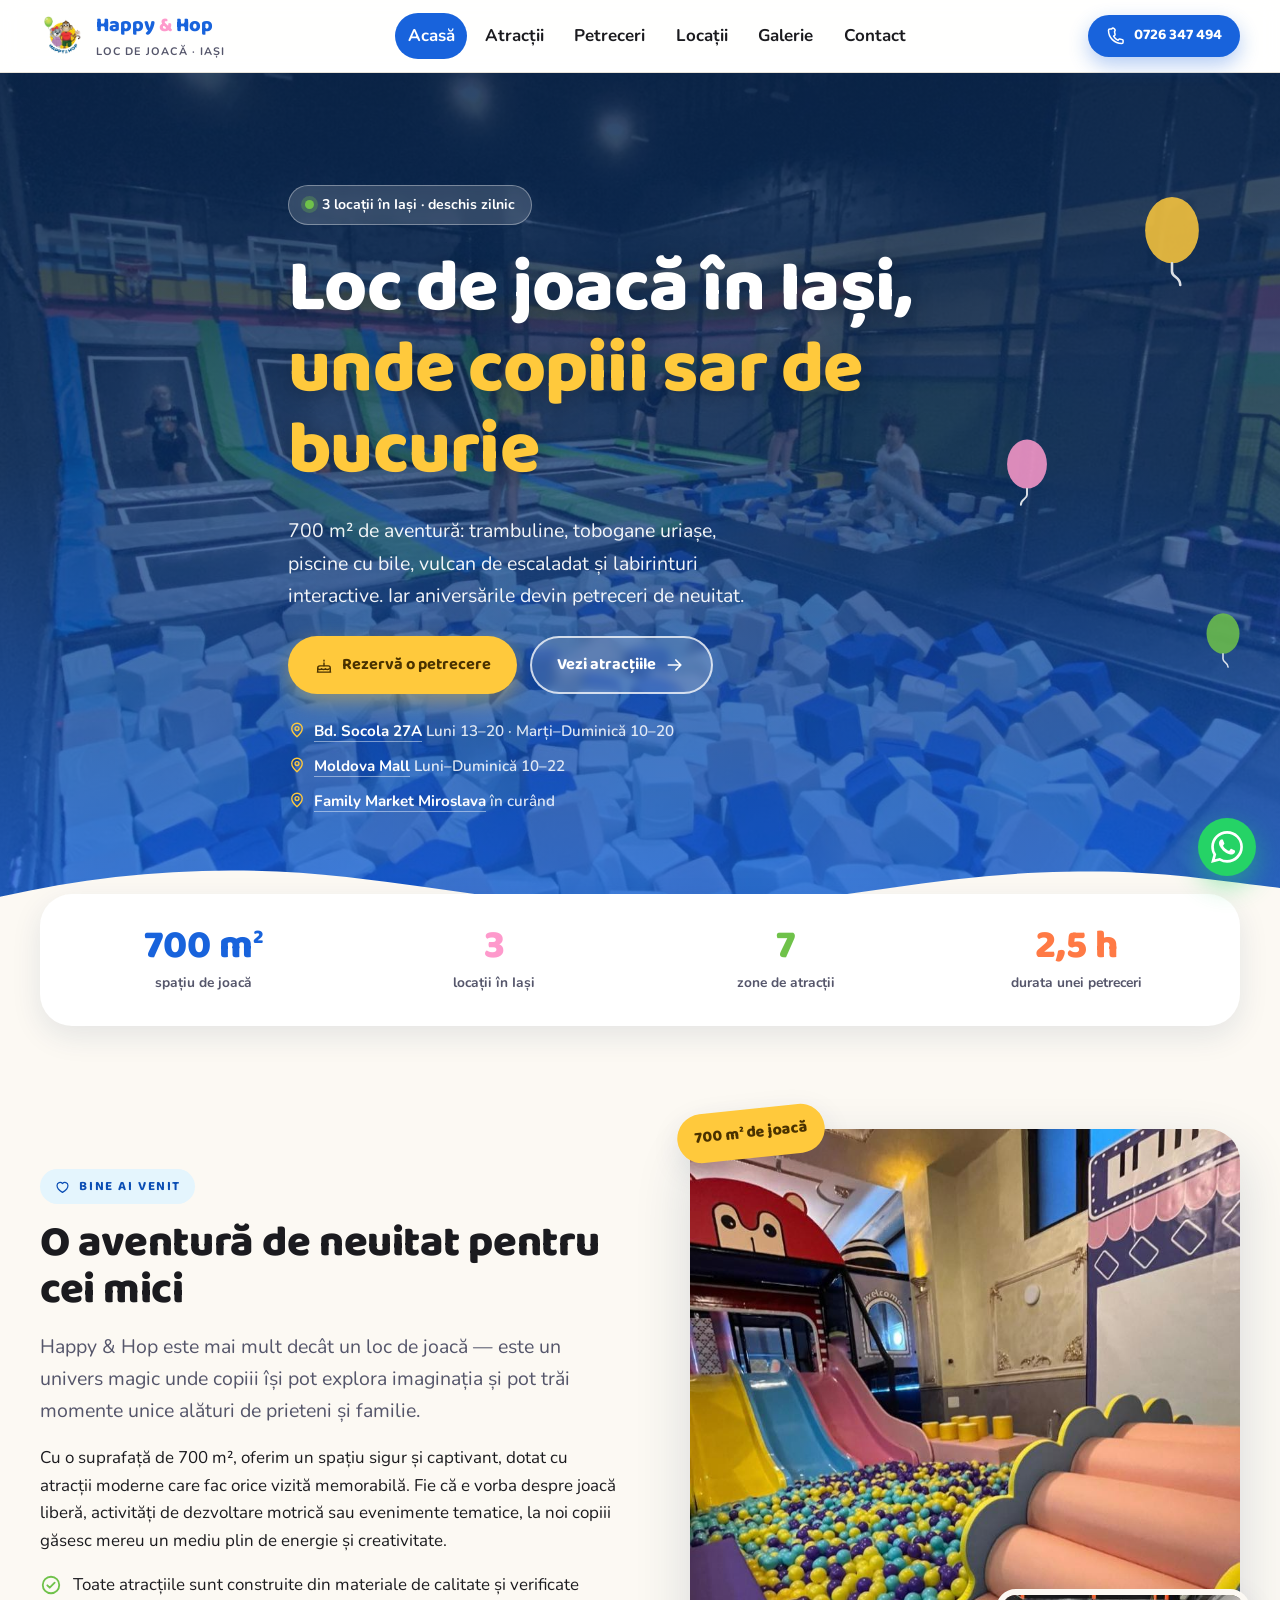
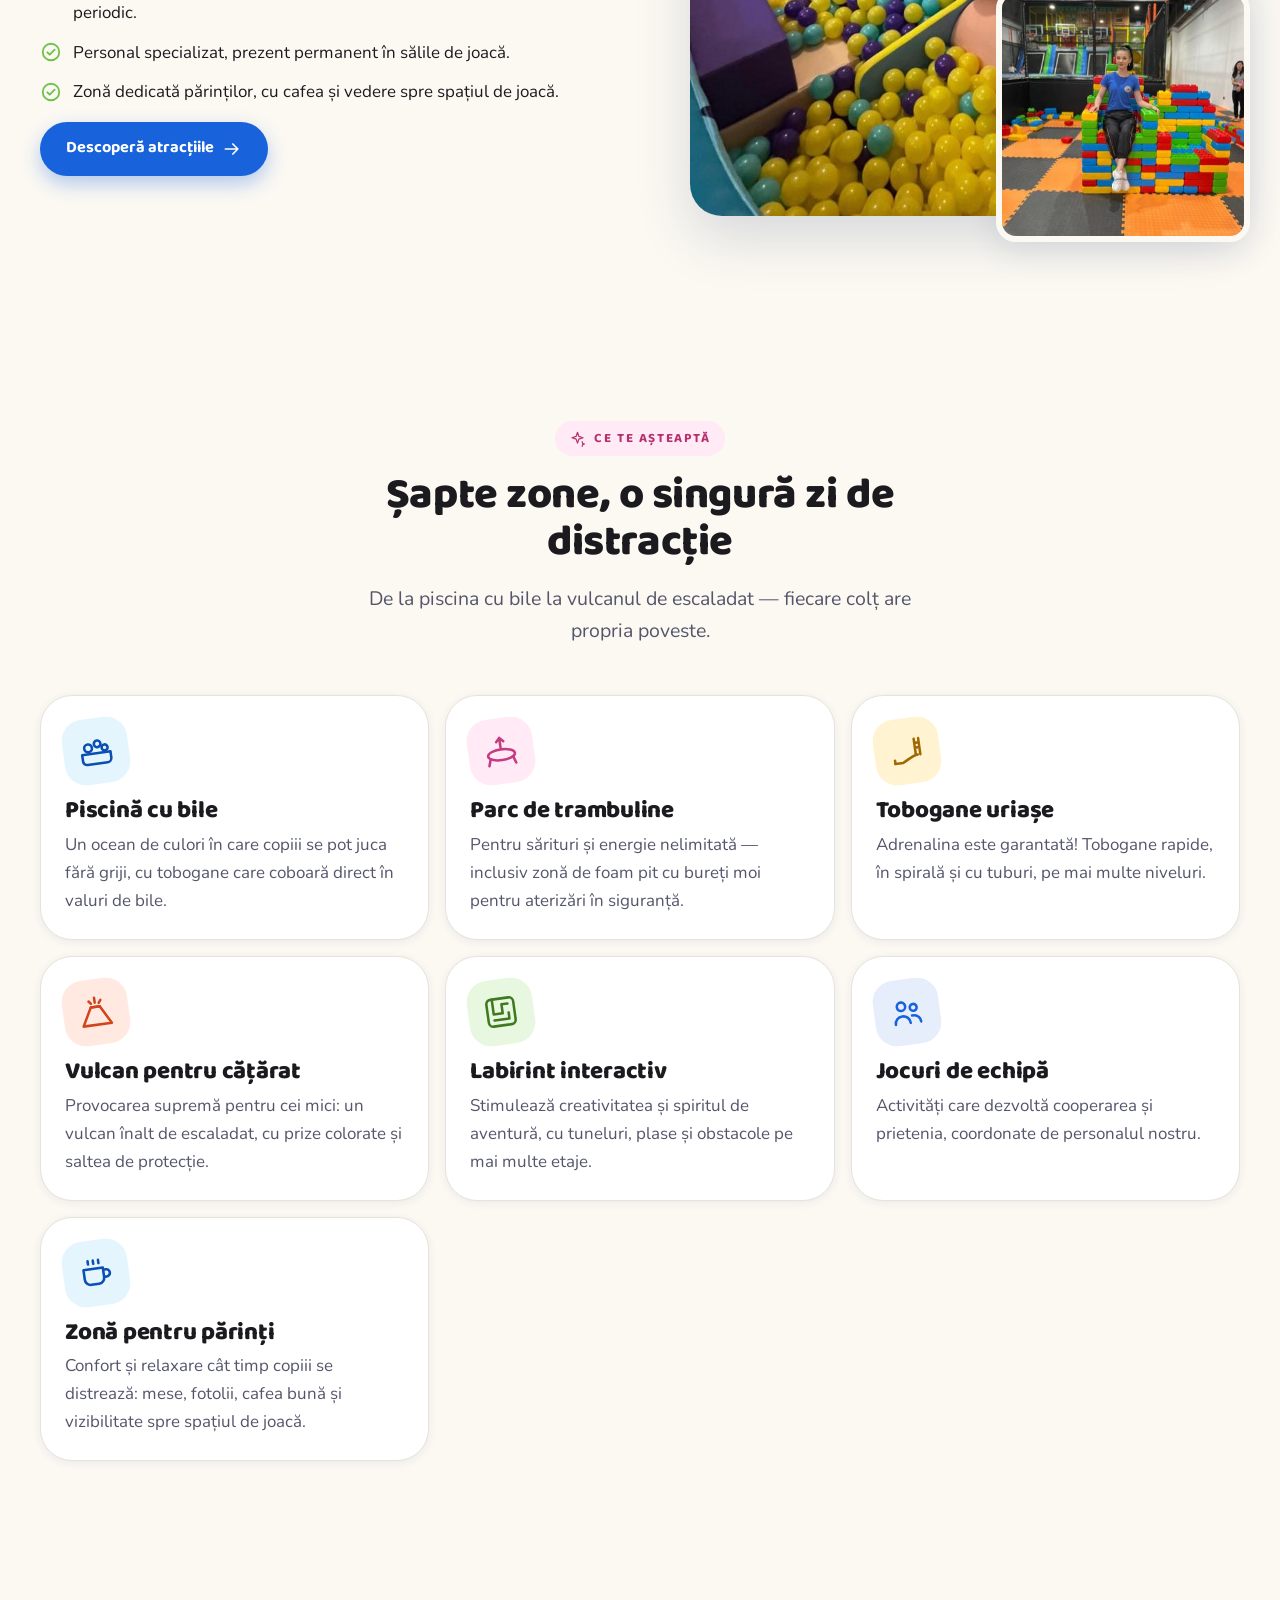
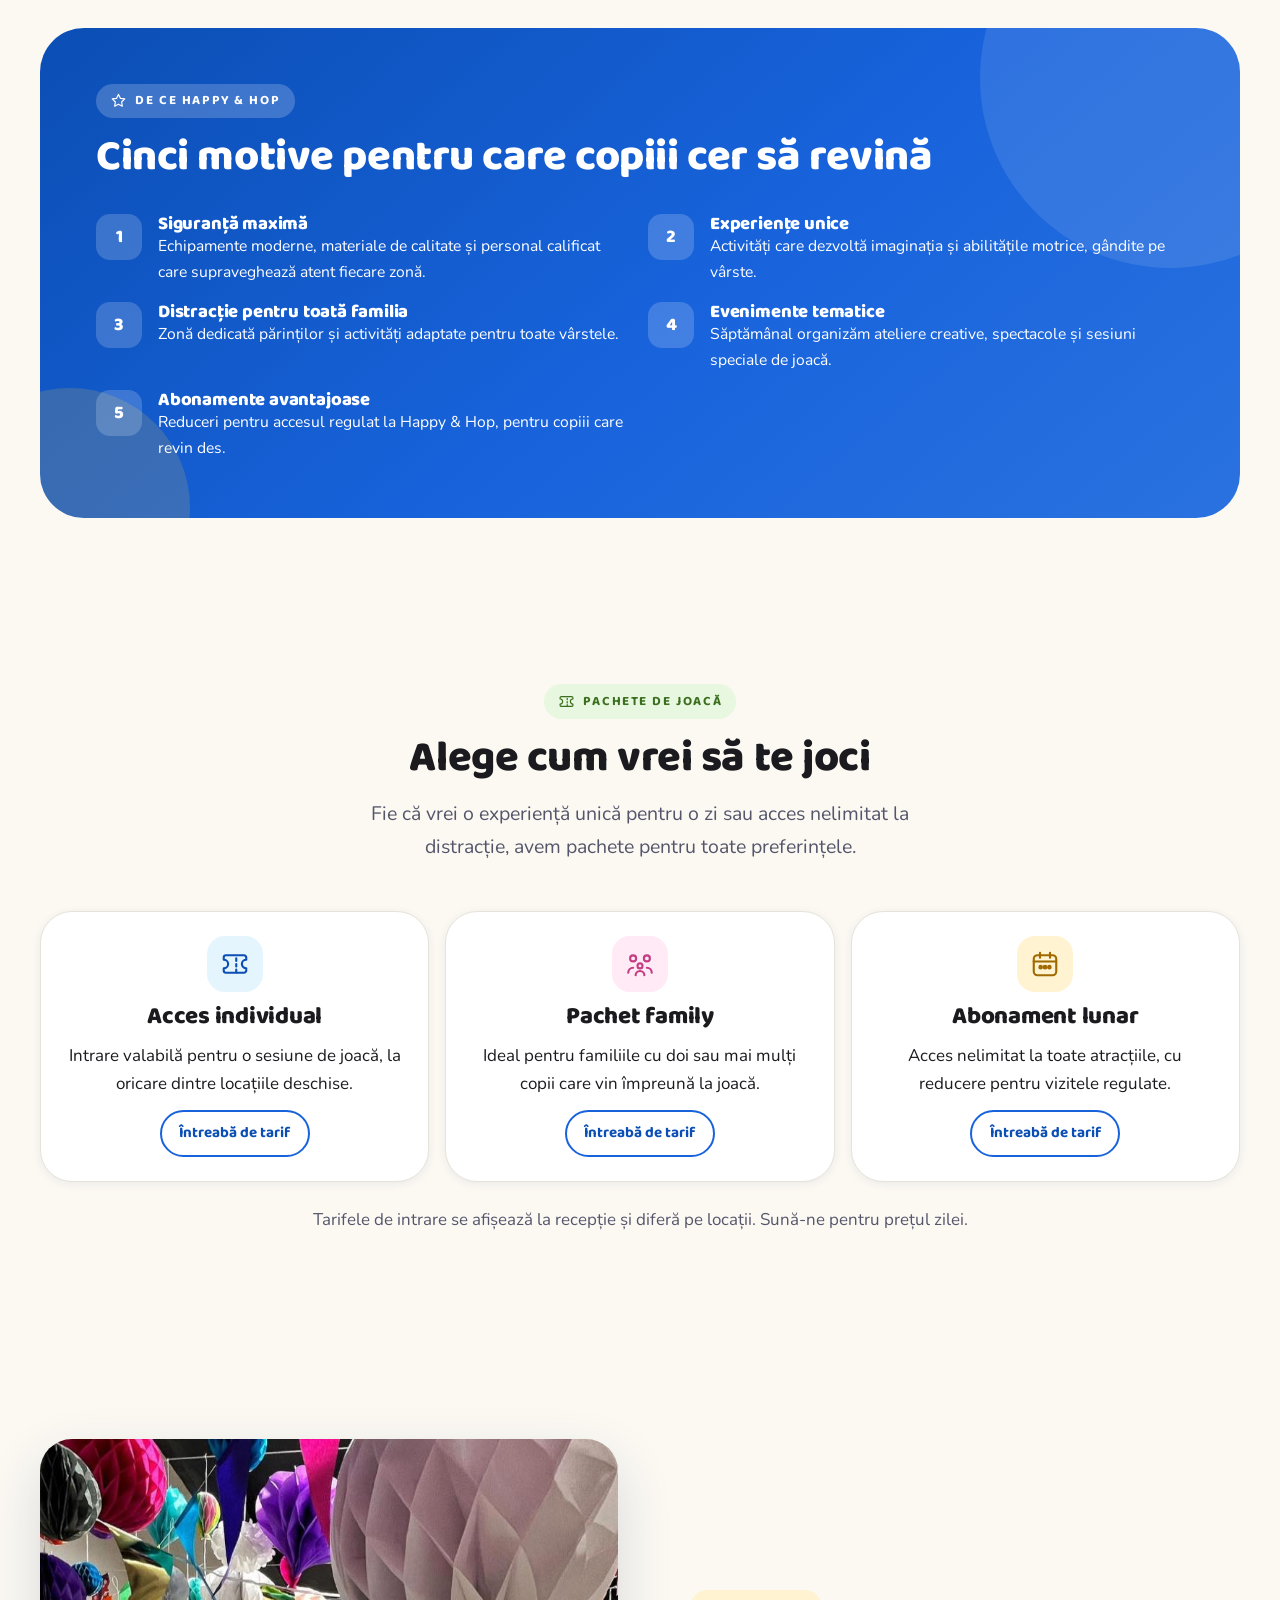
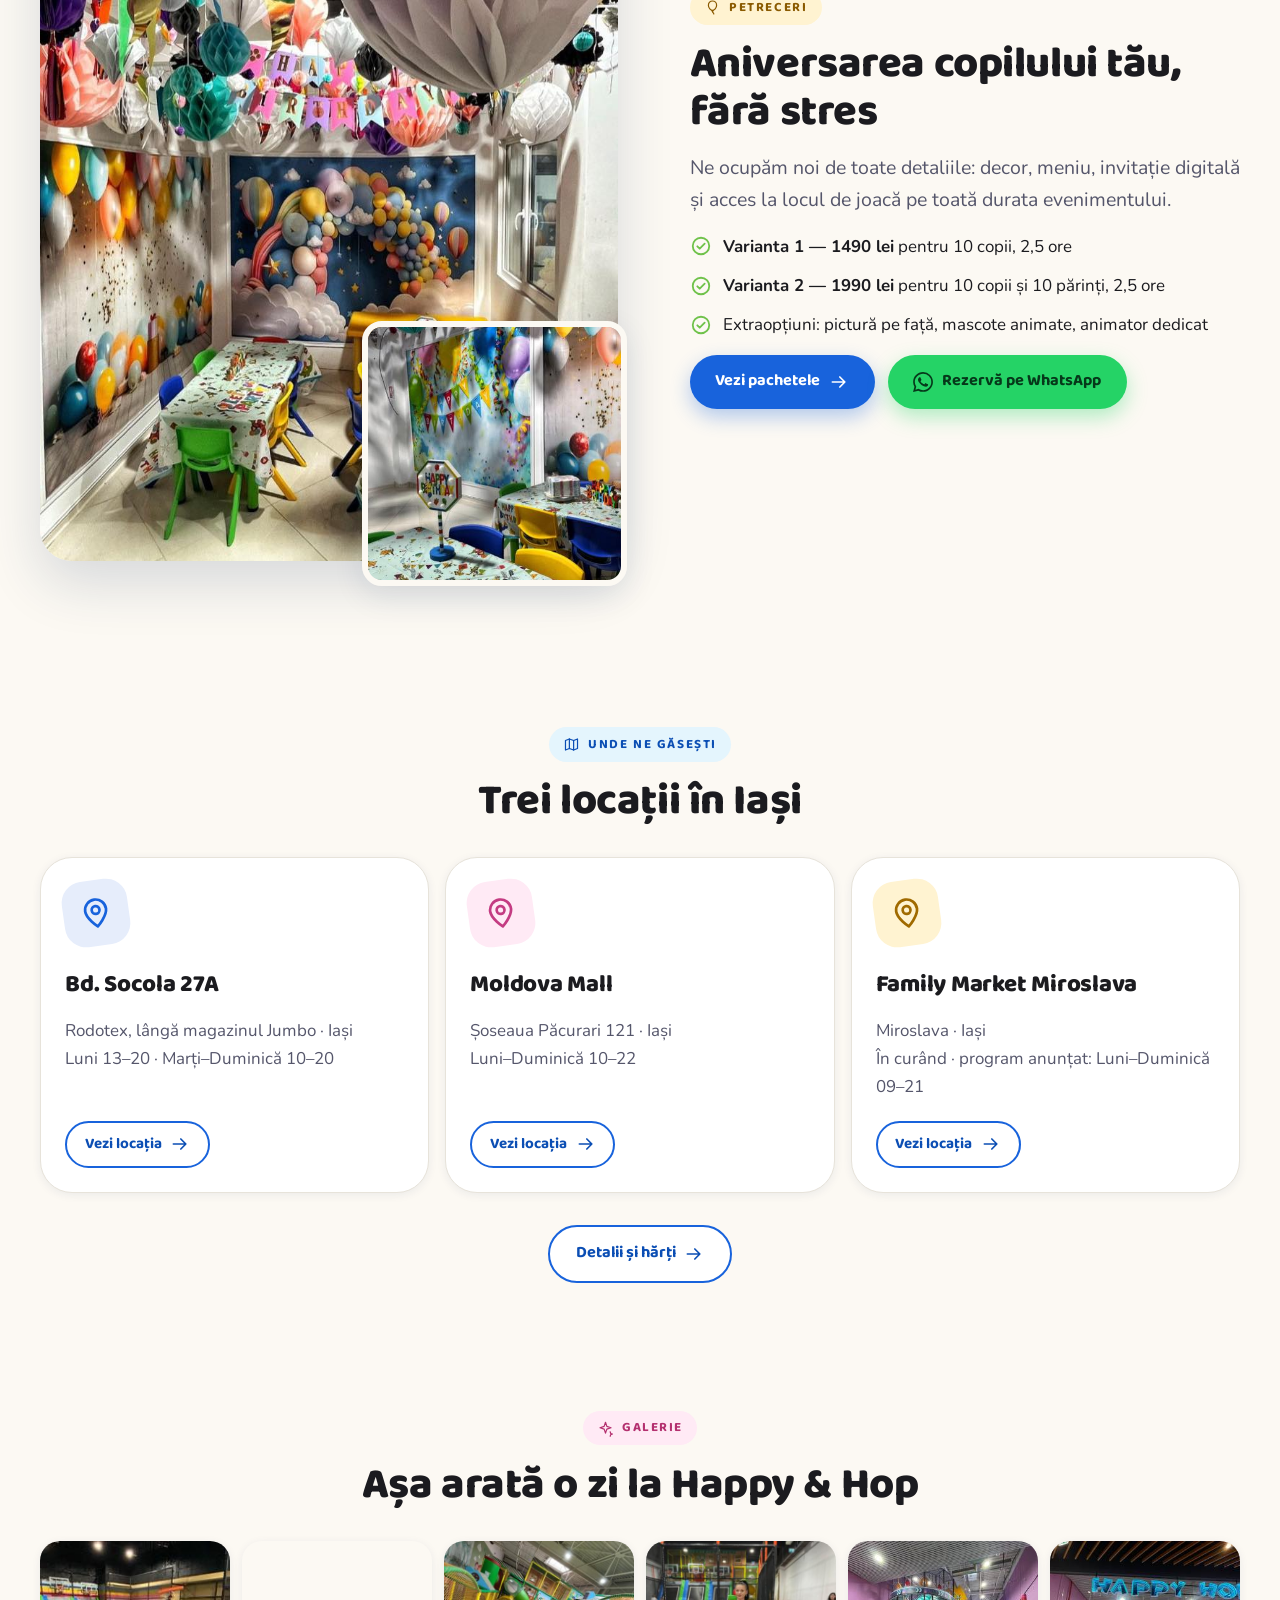
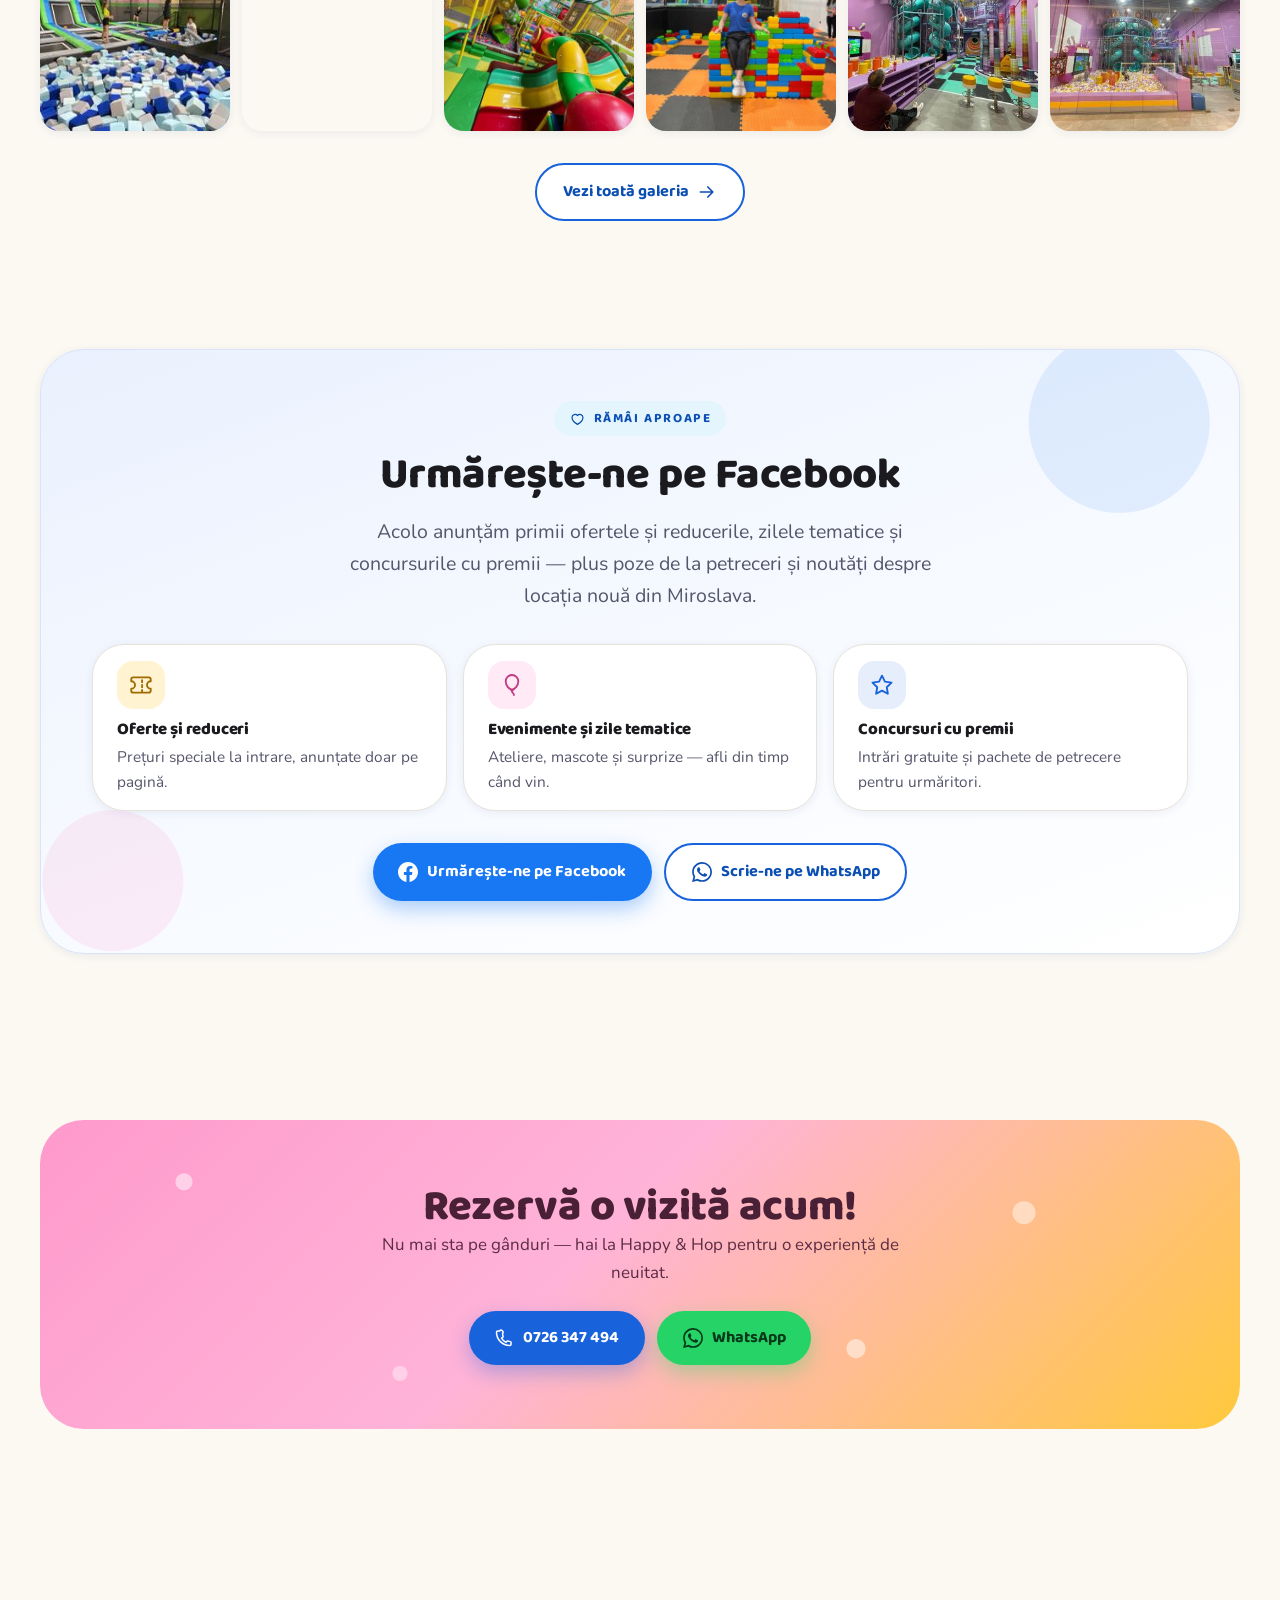
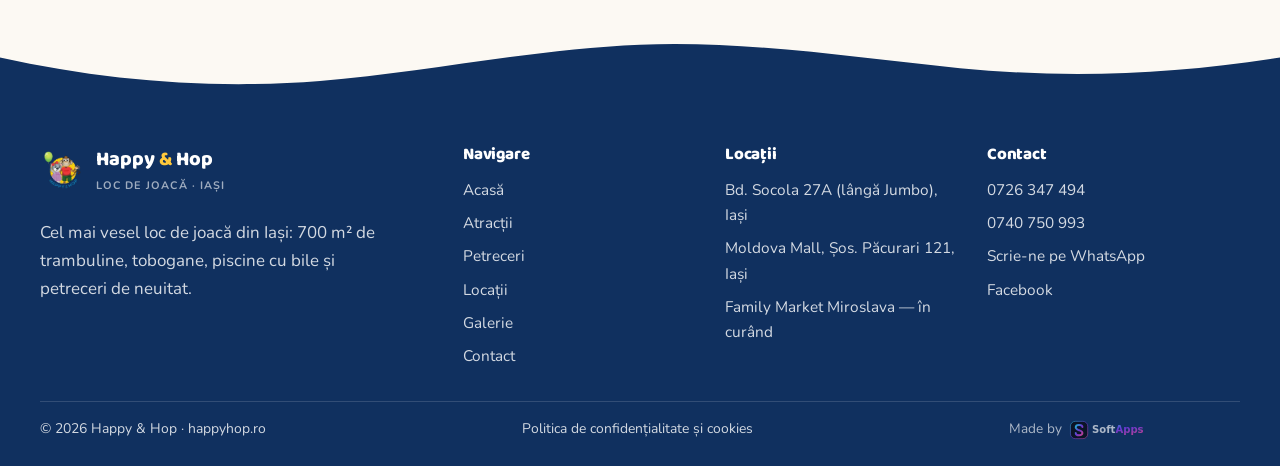
==== commit d79a2dcc: "Update stylesheet links across multiple HTML files and enhance the homepage with a new social media " ====
--- a/index.html
+++ b/index.html
@@ -24,12 +24,12 @@
 <link rel="preconnect" href="https://fonts.googleapis.com">
 <link rel="preconnect" href="https://fonts.gstatic.com" crossorigin>
 <link rel="stylesheet" href="https://fonts.googleapis.com/css2?family=Baloo+2:wght@600;700;800&family=Nunito:wght@400;600;700&display=swap">
-<link rel="stylesheet" href="css/base.css?v=d875229a">
-<link rel="stylesheet" href="css/site.css?v=c3f4acb0">
+<link rel="stylesheet" href="css/base.css?v=0aabe34f">
+<link rel="stylesheet" href="css/site.css?v=6c448aa4">
 <script type="application/ld+json">{"@context": "https://schema.org", "@graph": [{"@type": "Organization", "@id": "https://happyhop.ro/#organizatie", "name": "Happy & Hop", "url": "https://happyhop.ro/", "logo": {"@type": "ImageObject", "url": "https://happyhop.ro/assets/brand/logo.png", "width": 225, "height": 225}, "image": "https://happyhop.ro/assets/brand/og-image.jpg", "telephone": ["+40726347494", "+40740750993"], "areaServed": {"@type": "City", "name": "Iași"}, "sameAs": ["https://www.facebook.com/people/Happy-si-Hop/100064721647929/"]}, {"@type": "WebSite", "@id": "https://happyhop.ro/#site", "url": "https://happyhop.ro/", "name": "Happy & Hop", "inLanguage": "ro-RO", "publisher": {"@id": "https://happyhop.ro/#organizatie"}}, {"@type": "AmusementPark", "@id": "https://happyhop.ro/loc-de-joaca-socola.html#loc", "name": "Happy & Hop — Socola", "url": "https://happyhop.ro/loc-de-joaca-socola.html", "telephone": "+40726347494", "priceRange": "$$", "currenciesAccepted": "RON", "parentOrganization": {"@id": "https://happyhop.ro/#organizatie"}, "address": {"@type": "PostalAddress", "streetAddress": "Bulevardul Socola 27A", "addressLocality": "Iași", "addressRegion": "Iași", "addressCountry": "RO"}, "hasMap": "https://www.google.com/maps/place/Happy+and+Hop,+loc+de+joaca/@47.1445682,27.5935183,875m/data=!3m2!1e3!4b1!4m6!3m5!1s0x40cafb00235f5b6d:0xa5b64b726e2bd437!8m2!3d47.1445682!4d27.5960932!16s%2Fg%2F11w7l67_5k", "image": "https://happyhop.ro/assets/img/loc-de-joaca-tobogane-800.jpg", "geo": {"@type": "GeoCoordinates", "latitude": 47.1445682, "longitude": 27.5960932}, "openingHoursSpecification": [{"@type": "OpeningHoursSpecification", "dayOfWeek": ["Monday"], "opens": "13:00", "closes": "20:00"}, {"@type": "OpeningHoursSpecification", "dayOfWeek": ["Tuesday", "Wednesday", "Thursday", "Friday", "Saturday", "Sunday"], "opens": "10:00", "closes": "20:00"}]}, {"@type": "AmusementPark", "@id": "https://happyhop.ro/loc-de-joaca-moldova-mall.html#loc", "name": "Happy & Hop — Moldova Mall", "url": "https://happyhop.ro/loc-de-joaca-moldova-mall.html", "telephone": "+40726347494", "priceRange": "$$", "currenciesAccepted": "RON", "parentOrganization": {"@id": "https://happyhop.ro/#organizatie"}, "address": {"@type": "PostalAddress", "streetAddress": "Șoseaua Păcurari 121", "addressLocality": "Iași", "addressRegion": "Iași", "addressCountry": "RO"}, "hasMap": "https://www.google.com/maps/search/?api=1&query=47.1668234,27.513135", "image": "https://happyhop.ro/assets/img/moldova-mall-interior-800.jpg", "geo": {"@type": "GeoCoordinates", "latitude": 47.1668234, "longitude": 27.513135}, "openingHoursSpecification": [{"@type": "OpeningHoursSpecification", "dayOfWeek": ["Monday", "Tuesday", "Wednesday", "Thursday", "Friday", "Saturday", "Sunday"], "opens": "10:00", "closes": "22:00"}]}, {"@type": "AmusementPark", "@id": "https://happyhop.ro/loc-de-joaca-miroslava.html#loc", "name": "Happy & Hop — Miroslava", "url": "https://happyhop.ro/loc-de-joaca-miroslava.html", "telephone": "+40726347494", "priceRange": "$$", "currenciesAccepted": "RON", "parentOrganization": {"@id": "https://happyhop.ro/#organizatie"}, "address": {"@type": "PostalAddress", "streetAddress": "Family Market Miroslava", "addressLocality": "Miroslava", "addressRegion": "Iași", "addressCountry": "RO"}, "hasMap": "https://www.google.com/maps/place/Family+Market+Miroslava/@47.1461986,27.5270789,875m/data=!3m2!1e3!4b1!4m6!3m5!1s0x40cafbab75f19f37:0x28635c3a278bc3dd!8m2!3d47.1461986!4d27.5296538!16s%2Fg%2F11rz7mzkpr", "geo": {"@type": "GeoCoordinates", "latitude": 47.1461986, "longitude": 27.5296538}, "description": "Deschidere în curând."}]}</script>
 </head>
 <body>
-<svg xmlns="http://www.w3.org/2000/svg" style="display:none" aria-hidden="true" focusable="false"><symbol id="i-arrow" viewBox="0 0 24 24" fill="none" stroke="currentColor" stroke-width="2" stroke-linecap="round" stroke-linejoin="round"><path d="M4 12h15m-6-6 6 6-6 6"/></symbol><symbol id="i-balloon" viewBox="0 0 24 24" fill="none" stroke="currentColor" stroke-width="1.7" stroke-linecap="round" stroke-linejoin="round"><path d="M12 2.8c3.3 0 5.8 2.6 5.8 6 0 3.9-3.4 7.4-5.8 7.4S6.2 12.7 6.2 8.8c0-3.4 2.5-6 5.8-6Z"/><path d="m11 16.2 1 1.6 1-1.6M12 17.8c0 2 1.8 1.4 1.8 3.4"/></symbol><symbol id="i-balls" viewBox="0 0 24 24" fill="none" stroke="currentColor" stroke-width="1.7" stroke-linecap="round" stroke-linejoin="round"><path d="M2.5 13.5h19v4.2a2.8 2.8 0 0 1-2.8 2.8H5.3a2.8 2.8 0 0 1-2.8-2.8Z"/><circle cx="7" cy="9.5" r="2.6"/><circle cx="13.4" cy="7.4" r="2.2"/><circle cx="18" cy="10.4" r="2"/></symbol><symbol id="i-cake" viewBox="0 0 24 24" fill="none" stroke="currentColor" stroke-width="1.7" stroke-linecap="round" stroke-linejoin="round"><path d="M4 20.5h16M4.5 20.5v-5a2.5 2.5 0 0 1 2.5-2.5h10a2.5 2.5 0 0 1 2.5 2.5v5"/><path d="M4.5 16.4c1.5 1.4 3.1 1.4 4.6 0 1.5 1.4 3.1 1.4 4.6 0 1.5 1.4 3.1 1.4 4.6 0M12 13V9.6M12 6.2v.9"/></symbol><symbol id="i-calendar" viewBox="0 0 24 24" fill="none" stroke="currentColor" stroke-width="1.7" stroke-linecap="round" stroke-linejoin="round"><rect x="3" y="5" width="18" height="16" rx="3"/><path d="M3 10h18M8 3v4M16 3v4"/><circle cx="8.5" cy="14.5" r="1"/><circle cx="12" cy="14.5" r="1"/><circle cx="15.5" cy="14.5" r="1"/></symbol><symbol id="i-check" viewBox="0 0 24 24" fill="none" stroke="currentColor" stroke-width="2" stroke-linecap="round" stroke-linejoin="round"><circle cx="12" cy="12" r="9"/><path d="m8 12.3 2.6 2.6L16 9.5"/></symbol><symbol id="i-close" viewBox="0 0 24 24" fill="none" stroke="currentColor" stroke-width="2" stroke-linecap="round"><path d="M6 6l12 12M18 6L6 18"/></symbol><symbol id="i-coffee" viewBox="0 0 24 24" fill="none" stroke="currentColor" stroke-width="1.7" stroke-linecap="round" stroke-linejoin="round"><path d="M4 9h13v6.4a4 4 0 0 1-4 4H8a4 4 0 0 1-4-4Z"/><path d="M17 10.5h1.8a2.4 2.4 0 1 1 0 4.8H17M7.5 3.5v2.2M11 3.5v2.2M14.5 3.5v2.2"/></symbol><symbol id="i-family" viewBox="0 0 24 24" fill="none" stroke="currentColor" stroke-width="1.7" stroke-linecap="round" stroke-linejoin="round"><circle cx="6.5" cy="7.5" r="2.4"/><circle cx="17.5" cy="7.5" r="2.4"/><circle cx="12" cy="13.5" r="2"/><path d="M2.6 19c0-2.2 1.7-4 3.9-4M17.5 15c2.2 0 3.9 1.8 3.9 4M8.5 21c0-1.9 1.6-3.4 3.5-3.4S15.5 19.1 15.5 21"/></symbol><symbol id="i-heart" viewBox="0 0 24 24" fill="none" stroke="currentColor" stroke-width="1.7" stroke-linecap="round" stroke-linejoin="round"><path d="M12 20.3s-7.7-4.6-7.7-9.8a4.3 4.3 0 0 1 7.7-2.6 4.3 4.3 0 0 1 7.7 2.6c0 5.2-7.7 9.8-7.7 9.8Z"/></symbol><symbol id="i-map" viewBox="0 0 24 24" fill="none" stroke="currentColor" stroke-width="1.7" stroke-linecap="round" stroke-linejoin="round"><path d="M9 4.2 3.5 6.4v13.4L9 17.6l6 2.2 5.5-2.2V4.2L15 6.4 9 4.2Z"/><path d="M9 4.2v13.4M15 6.4v13.4"/></symbol><symbol id="i-maze" viewBox="0 0 24 24" fill="none" stroke="currentColor" stroke-width="1.7" stroke-linecap="round" stroke-linejoin="round"><rect x="3" y="3" width="18" height="18" rx="3"/><path d="M7 3v10h6V7h4M7 17h10M17 13v4"/></symbol><symbol id="i-menu" viewBox="0 0 24 24" fill="none" stroke="currentColor" stroke-width="2" stroke-linecap="round"><path d="M4 7h16M4 12h16M4 17h16"/></symbol><symbol id="i-phone" viewBox="0 0 24 24" fill="none" stroke="currentColor" stroke-width="1.8" stroke-linecap="round" stroke-linejoin="round"><path d="M6.6 3.5h-2A1.6 1.6 0 0 0 3 5.1C3 13.9 10.1 21 18.9 21a1.6 1.6 0 0 0 1.6-1.6v-2a1.1 1.1 0 0 0-.85-1.07l-3.2-.73a1.1 1.1 0 0 0-1.16.47l-.85 1.28a12.6 12.6 0 0 1-5.31-5.31l1.28-.85a1.1 1.1 0 0 0 .47-1.16l-.73-3.2A1.1 1.1 0 0 0 6.6 3.5Z"/></symbol><symbol id="i-pin" viewBox="0 0 24 24" fill="none" stroke="currentColor" stroke-width="1.8" stroke-linecap="round" stroke-linejoin="round"><path d="M12 21s7-6.1 7-11a7 7 0 1 0-14 0c0 4.9 7 11 7 11Z"/><circle cx="12" cy="10" r="2.6"/></symbol><symbol id="i-slide" viewBox="0 0 24 24" fill="none" stroke="currentColor" stroke-width="1.7" stroke-linecap="round" stroke-linejoin="round"><path d="M17.5 4.5v10.8M20.5 4.5v10.8M17.5 7.3h3M17.5 10.5h3M18.8 15.3C15.4 15.3 12 18 8.4 19.5H3.2"/><path d="M3.2 19.5v-2.2"/></symbol><symbol id="i-sparkle" viewBox="0 0 24 24" fill="none" stroke="currentColor" stroke-width="1.7" stroke-linecap="round" stroke-linejoin="round"><path d="M12 3.2 13.9 9l5.9 1.9-5.9 1.9L12 18.6l-1.9-5.8-5.9-1.9L10.1 9 12 3.2Z"/><path d="M18.6 16.6 19.4 19l2.4.8-2.4.8-.8 2.4"/></symbol><symbol id="i-star" viewBox="0 0 24 24" fill="none" stroke="currentColor" stroke-width="1.7" stroke-linecap="round" stroke-linejoin="round"><path d="m12 3.4 2.7 5.5 6.1.9-4.4 4.3 1 6-5.4-2.9-5.4 2.9 1-6-4.4-4.3 6.1-.9L12 3.4Z"/></symbol><symbol id="i-team" viewBox="0 0 24 24" fill="none" stroke="currentColor" stroke-width="1.7" stroke-linecap="round" stroke-linejoin="round"><circle cx="8.5" cy="8" r="2.8"/><circle cx="16.5" cy="9.5" r="2.3"/><path d="M3.5 19.5c0-2.8 2.2-5 5-5s5 2.2 5 5M15 14.8c2.7-.3 5.5 1.4 5.5 4.7"/></symbol><symbol id="i-ticket" viewBox="0 0 24 24" fill="none" stroke="currentColor" stroke-width="1.7" stroke-linecap="round" stroke-linejoin="round"><path d="M3 8.5V6.8A1.8 1.8 0 0 1 4.8 5h14.4A1.8 1.8 0 0 1 21 6.8v1.7a3.5 3.5 0 0 0 0 7v1.7a1.8 1.8 0 0 1-1.8 1.8H4.8A1.8 1.8 0 0 1 3 17.2v-1.7a3.5 3.5 0 0 0 0-7Z"/><path d="M13 7.5v2m0 2.5v2m0 2.5v2"/></symbol><symbol id="i-tramp" viewBox="0 0 24 24" fill="none" stroke="currentColor" stroke-width="1.7" stroke-linecap="round" stroke-linejoin="round"><ellipse cx="12" cy="14.5" rx="9" ry="3.6"/><path d="M4.4 16.7 3 21m16.6-4.3L21 21M12 3.2v6.4m0-6.4L9.6 5.7M12 3.2l2.4 2.5"/></symbol><symbol id="i-volcano" viewBox="0 0 24 24" fill="none" stroke="currentColor" stroke-width="1.7" stroke-linecap="round" stroke-linejoin="round"><path d="M2.5 20.5h19L15 8.5H9L2.5 20.5Z"/><path d="M9 8.5h6M12 2.5v3.2M8 4.4l1.4 1.8M16 4.4l-1.4 1.8"/></symbol><symbol id="i-wa" viewBox="0 0 24 24" fill="currentColor"><path d="M17.47 14.38c-.3-.15-1.76-.87-2.03-.97-.27-.1-.47-.15-.67.15-.2.3-.77.97-.94 1.16-.17.2-.35.22-.64.08-.3-.15-1.26-.47-2.39-1.48-.88-.79-1.48-1.76-1.66-2.06-.17-.3-.02-.46.13-.6.14-.14.3-.35.45-.53.15-.17.2-.3.3-.5.1-.2.05-.37-.03-.52-.07-.15-.67-1.61-.91-2.2-.24-.58-.49-.5-.67-.51h-.57c-.2 0-.52.07-.8.37-.27.3-1.04 1.02-1.04 2.48s1.07 2.87 1.22 3.07c.15.2 2.1 3.2 5.08 4.49.7.3 1.26.49 1.69.62.71.23 1.36.2 1.87.12.57-.09 1.76-.72 2-1.41.25-.7.25-1.29.18-1.42-.08-.12-.27-.2-.57-.34m-5.42 7.4a9.87 9.87 0 0 1-5.03-1.38l-.36-.21-3.74.98 1-3.65-.24-.37a9.86 9.86 0 0 1-1.51-5.26c0-5.45 4.44-9.88 9.89-9.88 2.64 0 5.12 1.03 6.99 2.9a9.82 9.82 0 0 1 2.89 6.99c0 5.45-4.43 9.88-9.89 9.88m8.41-18.3A11.82 11.82 0 0 0 12.05 0C5.5 0 .16 5.34.16 11.89c0 2.1.55 4.14 1.59 5.95L.06 24l6.3-1.65a11.88 11.88 0 0 0 5.69 1.45c6.55 0 11.89-5.34 11.89-11.89 0-3.18-1.24-6.17-3.48-8.42Z"/></symbol></svg>
+<svg xmlns="http://www.w3.org/2000/svg" style="display:none" aria-hidden="true" focusable="false"><symbol id="i-arrow" viewBox="0 0 24 24" fill="none" stroke="currentColor" stroke-width="2" stroke-linecap="round" stroke-linejoin="round"><path d="M4 12h15m-6-6 6 6-6 6"/></symbol><symbol id="i-balloon" viewBox="0 0 24 24" fill="none" stroke="currentColor" stroke-width="1.7" stroke-linecap="round" stroke-linejoin="round"><path d="M12 2.8c3.3 0 5.8 2.6 5.8 6 0 3.9-3.4 7.4-5.8 7.4S6.2 12.7 6.2 8.8c0-3.4 2.5-6 5.8-6Z"/><path d="m11 16.2 1 1.6 1-1.6M12 17.8c0 2 1.8 1.4 1.8 3.4"/></symbol><symbol id="i-balls" viewBox="0 0 24 24" fill="none" stroke="currentColor" stroke-width="1.7" stroke-linecap="round" stroke-linejoin="round"><path d="M2.5 13.5h19v4.2a2.8 2.8 0 0 1-2.8 2.8H5.3a2.8 2.8 0 0 1-2.8-2.8Z"/><circle cx="7" cy="9.5" r="2.6"/><circle cx="13.4" cy="7.4" r="2.2"/><circle cx="18" cy="10.4" r="2"/></symbol><symbol id="i-cake" viewBox="0 0 24 24" fill="none" stroke="currentColor" stroke-width="1.7" stroke-linecap="round" stroke-linejoin="round"><path d="M4 20.5h16M4.5 20.5v-5a2.5 2.5 0 0 1 2.5-2.5h10a2.5 2.5 0 0 1 2.5 2.5v5"/><path d="M4.5 16.4c1.5 1.4 3.1 1.4 4.6 0 1.5 1.4 3.1 1.4 4.6 0 1.5 1.4 3.1 1.4 4.6 0M12 13V9.6M12 6.2v.9"/></symbol><symbol id="i-calendar" viewBox="0 0 24 24" fill="none" stroke="currentColor" stroke-width="1.7" stroke-linecap="round" stroke-linejoin="round"><rect x="3" y="5" width="18" height="16" rx="3"/><path d="M3 10h18M8 3v4M16 3v4"/><circle cx="8.5" cy="14.5" r="1"/><circle cx="12" cy="14.5" r="1"/><circle cx="15.5" cy="14.5" r="1"/></symbol><symbol id="i-check" viewBox="0 0 24 24" fill="none" stroke="currentColor" stroke-width="2" stroke-linecap="round" stroke-linejoin="round"><circle cx="12" cy="12" r="9"/><path d="m8 12.3 2.6 2.6L16 9.5"/></symbol><symbol id="i-close" viewBox="0 0 24 24" fill="none" stroke="currentColor" stroke-width="2" stroke-linecap="round"><path d="M6 6l12 12M18 6L6 18"/></symbol><symbol id="i-coffee" viewBox="0 0 24 24" fill="none" stroke="currentColor" stroke-width="1.7" stroke-linecap="round" stroke-linejoin="round"><path d="M4 9h13v6.4a4 4 0 0 1-4 4H8a4 4 0 0 1-4-4Z"/><path d="M17 10.5h1.8a2.4 2.4 0 1 1 0 4.8H17M7.5 3.5v2.2M11 3.5v2.2M14.5 3.5v2.2"/></symbol><symbol id="i-family" viewBox="0 0 24 24" fill="none" stroke="currentColor" stroke-width="1.7" stroke-linecap="round" stroke-linejoin="round"><circle cx="6.5" cy="7.5" r="2.4"/><circle cx="17.5" cy="7.5" r="2.4"/><circle cx="12" cy="13.5" r="2"/><path d="M2.6 19c0-2.2 1.7-4 3.9-4M17.5 15c2.2 0 3.9 1.8 3.9 4M8.5 21c0-1.9 1.6-3.4 3.5-3.4S15.5 19.1 15.5 21"/></symbol><symbol id="i-fb" viewBox="0 0 24 24" fill="currentColor"><path d="M24 12.07C24 5.4 18.63 0 12 0S0 5.4 0 12.07C0 18.1 4.39 23.1 10.13 24v-8.44H7.08v-3.49h3.05V9.41c0-3.02 1.79-4.69 4.53-4.69 1.31 0 2.68.24 2.68.24v2.96h-1.51c-1.49 0-1.96.93-1.96 1.89v2.26h3.33l-.53 3.49h-2.8V24C19.61 23.1 24 18.1 24 12.07Z"/></symbol><symbol id="i-heart" viewBox="0 0 24 24" fill="none" stroke="currentColor" stroke-width="1.7" stroke-linecap="round" stroke-linejoin="round"><path d="M12 20.3s-7.7-4.6-7.7-9.8a4.3 4.3 0 0 1 7.7-2.6 4.3 4.3 0 0 1 7.7 2.6c0 5.2-7.7 9.8-7.7 9.8Z"/></symbol><symbol id="i-map" viewBox="0 0 24 24" fill="none" stroke="currentColor" stroke-width="1.7" stroke-linecap="round" stroke-linejoin="round"><path d="M9 4.2 3.5 6.4v13.4L9 17.6l6 2.2 5.5-2.2V4.2L15 6.4 9 4.2Z"/><path d="M9 4.2v13.4M15 6.4v13.4"/></symbol><symbol id="i-maze" viewBox="0 0 24 24" fill="none" stroke="currentColor" stroke-width="1.7" stroke-linecap="round" stroke-linejoin="round"><rect x="3" y="3" width="18" height="18" rx="3"/><path d="M7 3v10h6V7h4M7 17h10M17 13v4"/></symbol><symbol id="i-menu" viewBox="0 0 24 24" fill="none" stroke="currentColor" stroke-width="2" stroke-linecap="round"><path d="M4 7h16M4 12h16M4 17h16"/></symbol><symbol id="i-phone" viewBox="0 0 24 24" fill="none" stroke="currentColor" stroke-width="1.8" stroke-linecap="round" stroke-linejoin="round"><path d="M6.6 3.5h-2A1.6 1.6 0 0 0 3 5.1C3 13.9 10.1 21 18.9 21a1.6 1.6 0 0 0 1.6-1.6v-2a1.1 1.1 0 0 0-.85-1.07l-3.2-.73a1.1 1.1 0 0 0-1.16.47l-.85 1.28a12.6 12.6 0 0 1-5.31-5.31l1.28-.85a1.1 1.1 0 0 0 .47-1.16l-.73-3.2A1.1 1.1 0 0 0 6.6 3.5Z"/></symbol><symbol id="i-pin" viewBox="0 0 24 24" fill="none" stroke="currentColor" stroke-width="1.8" stroke-linecap="round" stroke-linejoin="round"><path d="M12 21s7-6.1 7-11a7 7 0 1 0-14 0c0 4.9 7 11 7 11Z"/><circle cx="12" cy="10" r="2.6"/></symbol><symbol id="i-slide" viewBox="0 0 24 24" fill="none" stroke="currentColor" stroke-width="1.7" stroke-linecap="round" stroke-linejoin="round"><path d="M17.5 4.5v10.8M20.5 4.5v10.8M17.5 7.3h3M17.5 10.5h3M18.8 15.3C15.4 15.3 12 18 8.4 19.5H3.2"/><path d="M3.2 19.5v-2.2"/></symbol><symbol id="i-sparkle" viewBox="0 0 24 24" fill="none" stroke="currentColor" stroke-width="1.7" stroke-linecap="round" stroke-linejoin="round"><path d="M12 3.2 13.9 9l5.9 1.9-5.9 1.9L12 18.6l-1.9-5.8-5.9-1.9L10.1 9 12 3.2Z"/><path d="M18.6 16.6 19.4 19l2.4.8-2.4.8-.8 2.4"/></symbol><symbol id="i-star" viewBox="0 0 24 24" fill="none" stroke="currentColor" stroke-width="1.7" stroke-linecap="round" stroke-linejoin="round"><path d="m12 3.4 2.7 5.5 6.1.9-4.4 4.3 1 6-5.4-2.9-5.4 2.9 1-6-4.4-4.3 6.1-.9L12 3.4Z"/></symbol><symbol id="i-team" viewBox="0 0 24 24" fill="none" stroke="currentColor" stroke-width="1.7" stroke-linecap="round" stroke-linejoin="round"><circle cx="8.5" cy="8" r="2.8"/><circle cx="16.5" cy="9.5" r="2.3"/><path d="M3.5 19.5c0-2.8 2.2-5 5-5s5 2.2 5 5M15 14.8c2.7-.3 5.5 1.4 5.5 4.7"/></symbol><symbol id="i-ticket" viewBox="0 0 24 24" fill="none" stroke="currentColor" stroke-width="1.7" stroke-linecap="round" stroke-linejoin="round"><path d="M3 8.5V6.8A1.8 1.8 0 0 1 4.8 5h14.4A1.8 1.8 0 0 1 21 6.8v1.7a3.5 3.5 0 0 0 0 7v1.7a1.8 1.8 0 0 1-1.8 1.8H4.8A1.8 1.8 0 0 1 3 17.2v-1.7a3.5 3.5 0 0 0 0-7Z"/><path d="M13 7.5v2m0 2.5v2m0 2.5v2"/></symbol><symbol id="i-tramp" viewBox="0 0 24 24" fill="none" stroke="currentColor" stroke-width="1.7" stroke-linecap="round" stroke-linejoin="round"><ellipse cx="12" cy="14.5" rx="9" ry="3.6"/><path d="M4.4 16.7 3 21m16.6-4.3L21 21M12 3.2v6.4m0-6.4L9.6 5.7M12 3.2l2.4 2.5"/></symbol><symbol id="i-volcano" viewBox="0 0 24 24" fill="none" stroke="currentColor" stroke-width="1.7" stroke-linecap="round" stroke-linejoin="round"><path d="M2.5 20.5h19L15 8.5H9L2.5 20.5Z"/><path d="M9 8.5h6M12 2.5v3.2M8 4.4l1.4 1.8M16 4.4l-1.4 1.8"/></symbol><symbol id="i-wa" viewBox="0 0 24 24" fill="currentColor"><path d="M17.47 14.38c-.3-.15-1.76-.87-2.03-.97-.27-.1-.47-.15-.67.15-.2.3-.77.97-.94 1.16-.17.2-.35.22-.64.08-.3-.15-1.26-.47-2.39-1.48-.88-.79-1.48-1.76-1.66-2.06-.17-.3-.02-.46.13-.6.14-.14.3-.35.45-.53.15-.17.2-.3.3-.5.1-.2.05-.37-.03-.52-.07-.15-.67-1.61-.91-2.2-.24-.58-.49-.5-.67-.51h-.57c-.2 0-.52.07-.8.37-.27.3-1.04 1.02-1.04 2.48s1.07 2.87 1.22 3.07c.15.2 2.1 3.2 5.08 4.49.7.3 1.26.49 1.69.62.71.23 1.36.2 1.87.12.57-.09 1.76-.72 2-1.41.25-.7.25-1.29.18-1.42-.08-.12-.27-.2-.57-.34m-5.42 7.4a9.87 9.87 0 0 1-5.03-1.38l-.36-.21-3.74.98 1-3.65-.24-.37a9.86 9.86 0 0 1-1.51-5.26c0-5.45 4.44-9.88 9.89-9.88 2.64 0 5.12 1.03 6.99 2.9a9.82 9.82 0 0 1 2.89 6.99c0 5.45-4.43 9.88-9.89 9.88m8.41-18.3A11.82 11.82 0 0 0 12.05 0C5.5 0 .16 5.34.16 11.89c0 2.1.55 4.14 1.59 5.95L.06 24l6.3-1.65a11.88 11.88 0 0 0 5.69 1.45c6.55 0 11.89-5.34 11.89-11.89 0-3.18-1.24-6.17-3.48-8.42Z"/></symbol></svg>
 
   <a class="skip-link" href="#main">Sari la conținut</a>
 
@@ -363,6 +363,47 @@
       </div>
     </section>
 
+    <section class="section--tight">
+      <div class="container">
+        <div class="social-band reveal">
+          <div class="social-band__head">
+            <span class="eyebrow"><svg aria-hidden="true"><use href="#i-heart"></use></svg> Rămâi aproape</span>
+            <h2>Urmărește-ne pe Facebook</h2>
+            <p class="lead">Acolo anunțăm primii ofertele și reducerile, zilele tematice și concursurile cu premii — plus poze de la petreceri și noutăți despre locația nouă din Miroslava.</p>
+          </div>
+
+          <ul class="social-perks">
+            <li>
+              <span class="social-perks__icon i-yellow"><svg aria-hidden="true"><use href="#i-ticket"></use></svg></span>
+              <div>
+                <h3>Oferte și reduceri</h3>
+                <p>Prețuri speciale la intrare, anunțate doar pe pagină.</p>
+              </div>
+            </li>
+            <li>
+              <span class="social-perks__icon i-pink"><svg aria-hidden="true"><use href="#i-balloon"></use></svg></span>
+              <div>
+                <h3>Evenimente și zile tematice</h3>
+                <p>Ateliere, mascote și surprize — afli din timp când vin.</p>
+              </div>
+            </li>
+            <li>
+              <span class="social-perks__icon i-blue"><svg aria-hidden="true"><use href="#i-star"></use></svg></span>
+              <div>
+                <h3>Concursuri cu premii</h3>
+                <p>Intrări gratuite și pachete de petrecere pentru urmăritori.</p>
+              </div>
+            </li>
+          </ul>
+
+          <div class="social-band__actions">
+            <a class="btn btn--fb" href="https://www.facebook.com/people/Happy-si-Hop/100064721647929/" target="_blank" rel="noopener"><svg aria-hidden="true"><use href="#i-fb"></use></svg> Urmărește-ne pe Facebook</a>
+            <a class="btn btn--outline" href="https://wa.me/40726347494?text=Bun%C4%83%20ziua!%20A%C8%99%20dori%20informa%C8%9Bii%20despre%20Happy%20%26%20Hop." target="_blank" rel="noopener"><svg aria-hidden="true"><use href="#i-wa"></use></svg> Scrie-ne pe WhatsApp</a>
+          </div>
+        </div>
+      </div>
+    </section>
+
     <section class="section">
       <div class="container">
         <div class="cta-band reveal">
--- a/css/base.css
+++ b/css/base.css
@@ -171,6 +171,9 @@
 .btn--wa { background: #25D366; color: #06381A; box-shadow: 0 8px 20px rgba(37,211,102,.35); }
 .btn--wa:hover { background: #3ae07a; }
 
+.btn--fb { background: #1877F2; color: #fff; box-shadow: 0 8px 20px rgba(24,119,242,.35); }
+.btn--fb:hover { background: #0F63D2; box-shadow: 0 12px 26px rgba(24,119,242,.45); }
+
 .btn--ghost { background: rgba(255,255,255,.16); color: #fff; border: 2px solid rgba(255,255,255,.75); backdrop-filter: blur(4px); }
 .btn--ghost:hover { background: rgba(255,255,255,.28); }
 
--- a/css/site.css
+++ b/css/site.css
@@ -356,6 +356,47 @@
 .cta-band p { color: #5C2B45; max-width: 52ch; margin-inline: auto; }
 .cta-band__actions { display: flex; flex-wrap: wrap; gap: .8rem; justify-content: center; margin-top: var(--sp-5); }
 
+/* ============ URMĂREȘTE-NE (Facebook) ============ */
+.social-band {
+  position: relative; overflow: hidden;
+  background: linear-gradient(160deg, #EAF1FE 0%, #F7FAFF 55%, var(--hh-white) 100%);
+  border: 1px solid #D8E4FA; border-radius: var(--r-xl);
+  box-shadow: var(--shadow-sm);
+  padding: clamp(1.8rem, 5vw, 3.2rem);
+}
+/* Bule decorative, în ton cu banda de CTA — pur ornamentale. */
+.social-band::before {
+  content: ""; position: absolute; inset: 0; pointer-events: none;
+  background-image: radial-gradient(circle at 90% 12%, rgba(24,119,242,.10) 0 90px, transparent 91px),
+                    radial-gradient(circle at 6% 88%, rgba(254,154,204,.16) 0 70px, transparent 71px);
+}
+.social-band > * { position: relative; z-index: 1; }
+.social-band__head { text-align: center; max-width: 60ch; margin-inline: auto; }
+.social-band__head > * + * { margin-top: var(--sp-4); }
+
+.social-perks { display: grid; gap: var(--sp-4); margin-top: var(--sp-6); }
+.social-perks li {
+  display: flex; gap: var(--sp-4); align-items: flex-start;
+  background: #fff; border: 1px solid var(--hh-line); border-radius: var(--r-lg);
+  padding: var(--sp-4) var(--sp-5); box-shadow: var(--shadow-sm);
+}
+.social-perks__icon {
+  width: 48px; height: 48px; border-radius: 16px; flex: none;
+  display: grid; place-items: center;
+}
+.social-perks__icon svg { width: 26px; height: 26px; }
+.social-perks h3 { font-size: 1.05rem; margin-bottom: .25rem; }
+.social-perks p { color: var(--hh-muted); font-size: .96rem; }
+
+.social-band__actions {
+  display: flex; flex-wrap: wrap; gap: .8rem; justify-content: center; margin-top: var(--sp-6);
+}
+
+@media (min-width: 768px) {
+  .social-perks { grid-template-columns: repeat(3, 1fr); }
+  .social-perks li { flex-direction: column; gap: var(--sp-3); }
+}
+
 /* ============ FAQ ============ */
 .faq { display: grid; gap: .8rem; max-width: 56rem; margin-inline: auto; }
 .faq details {
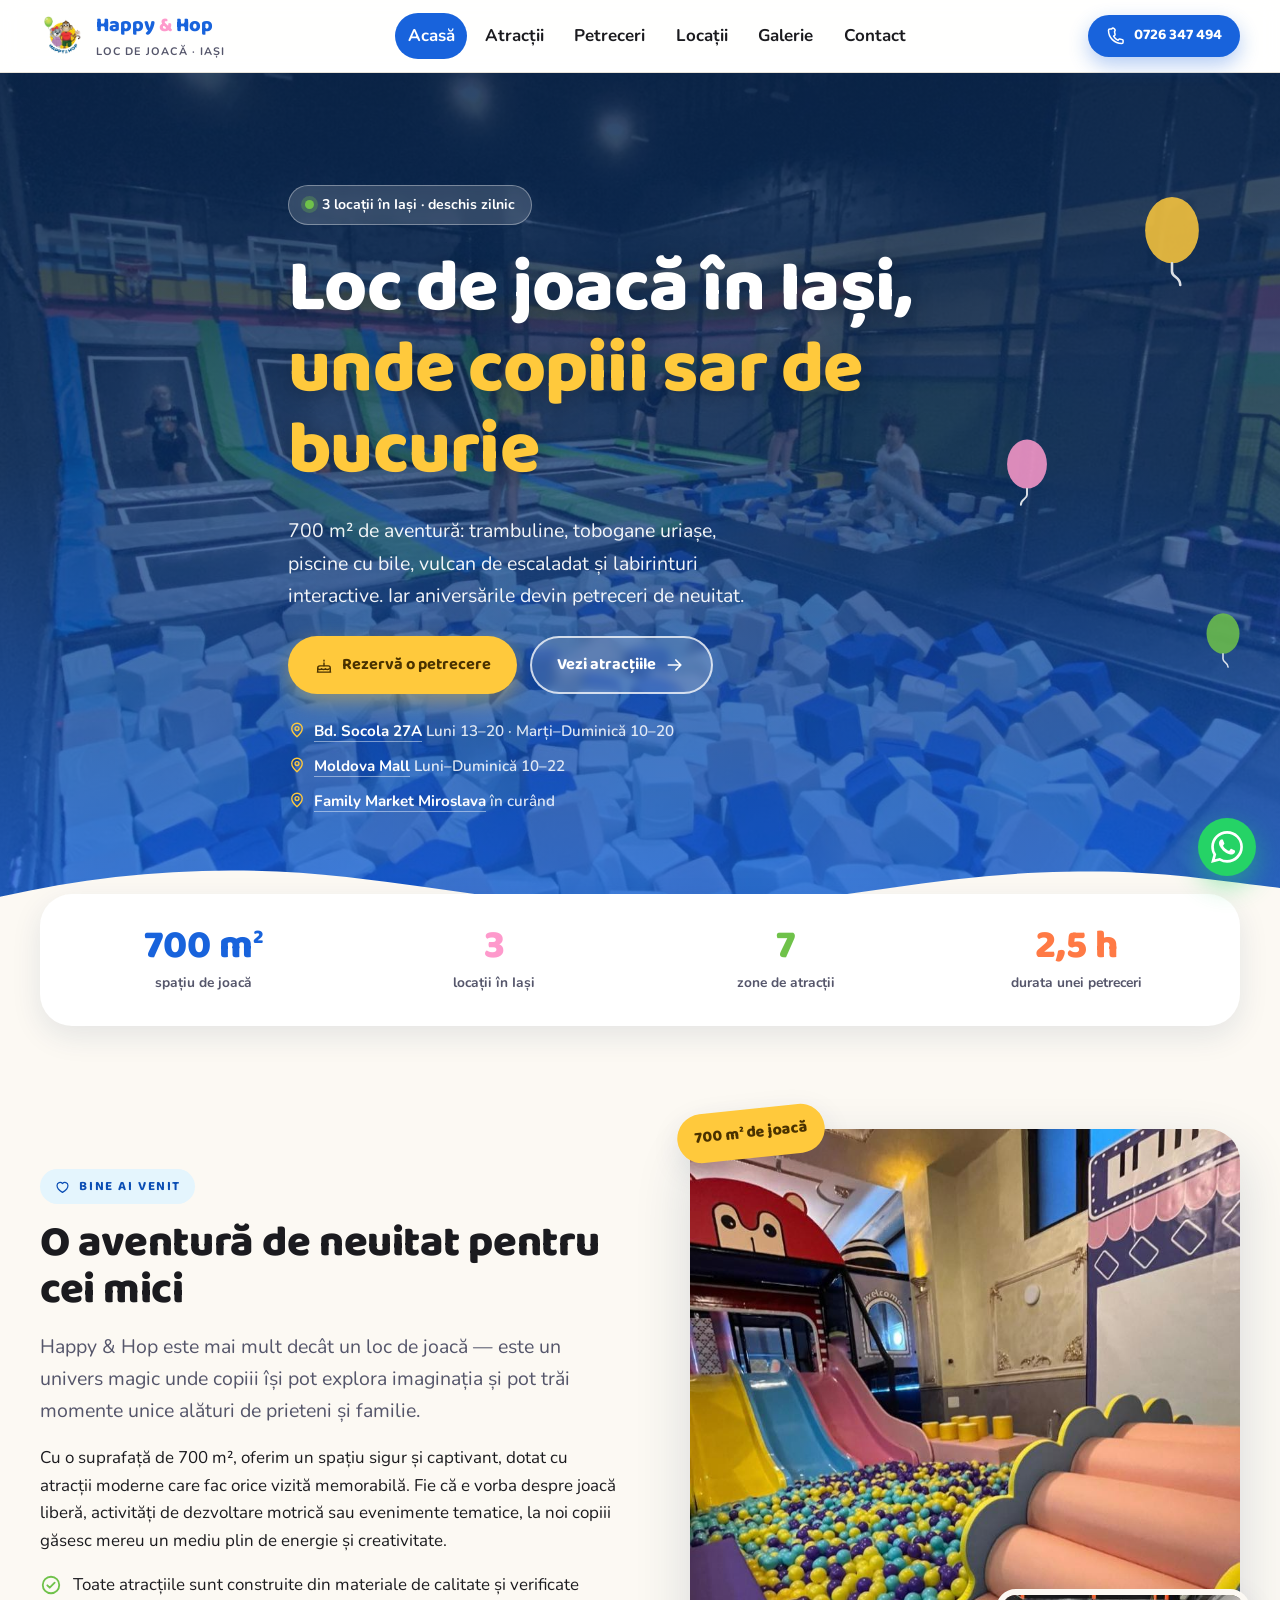
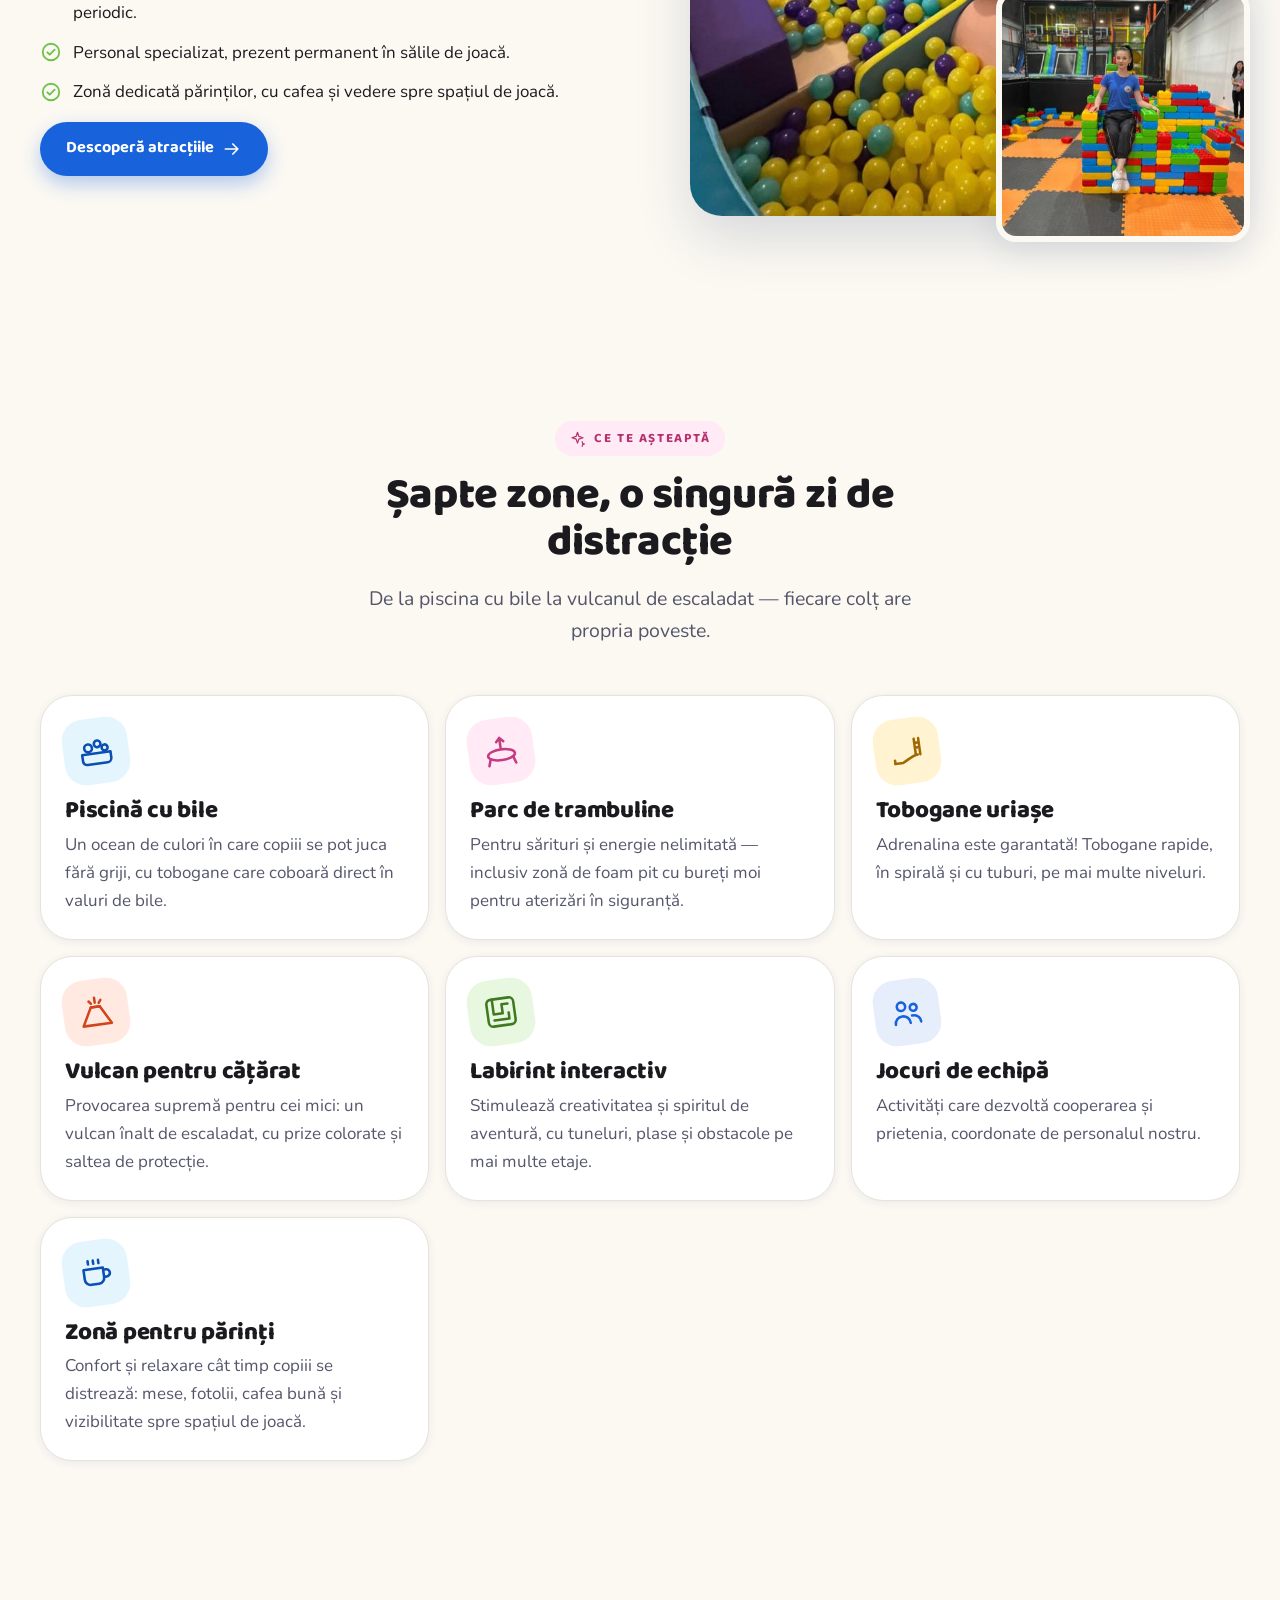
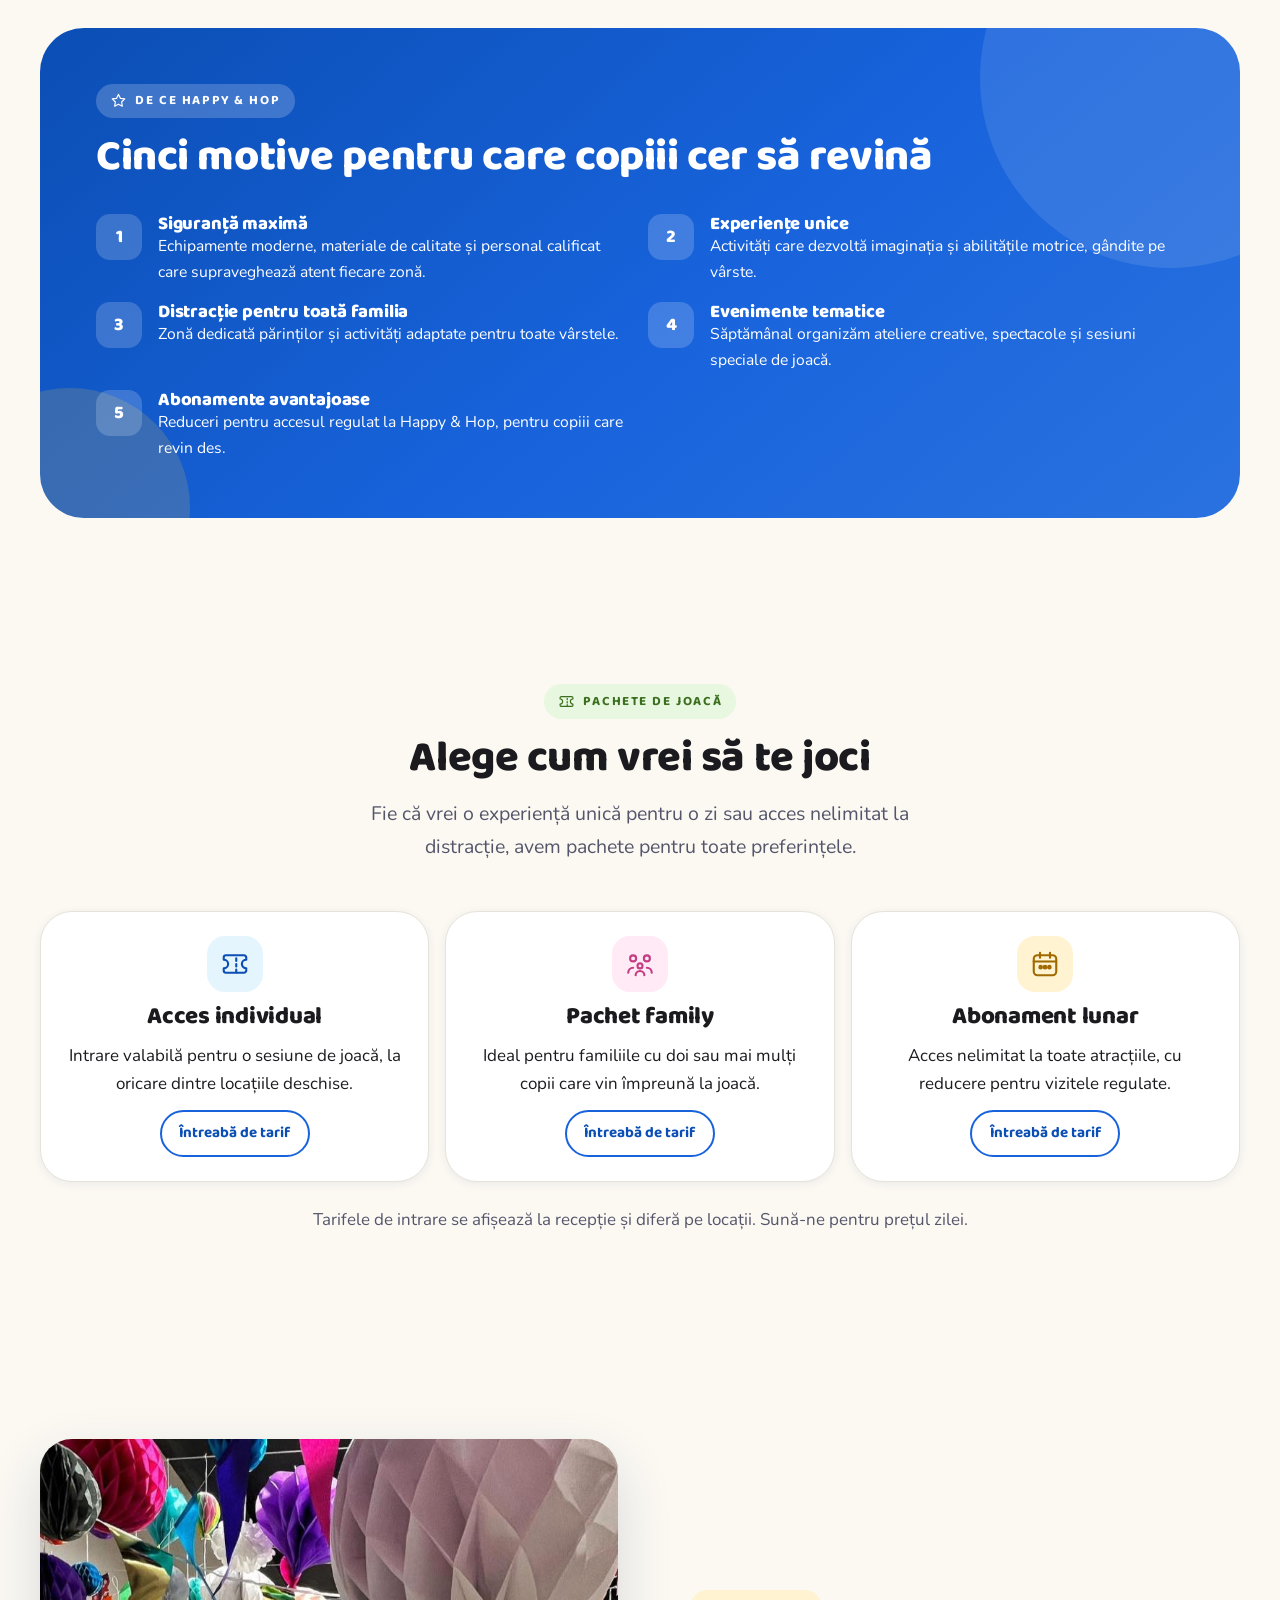
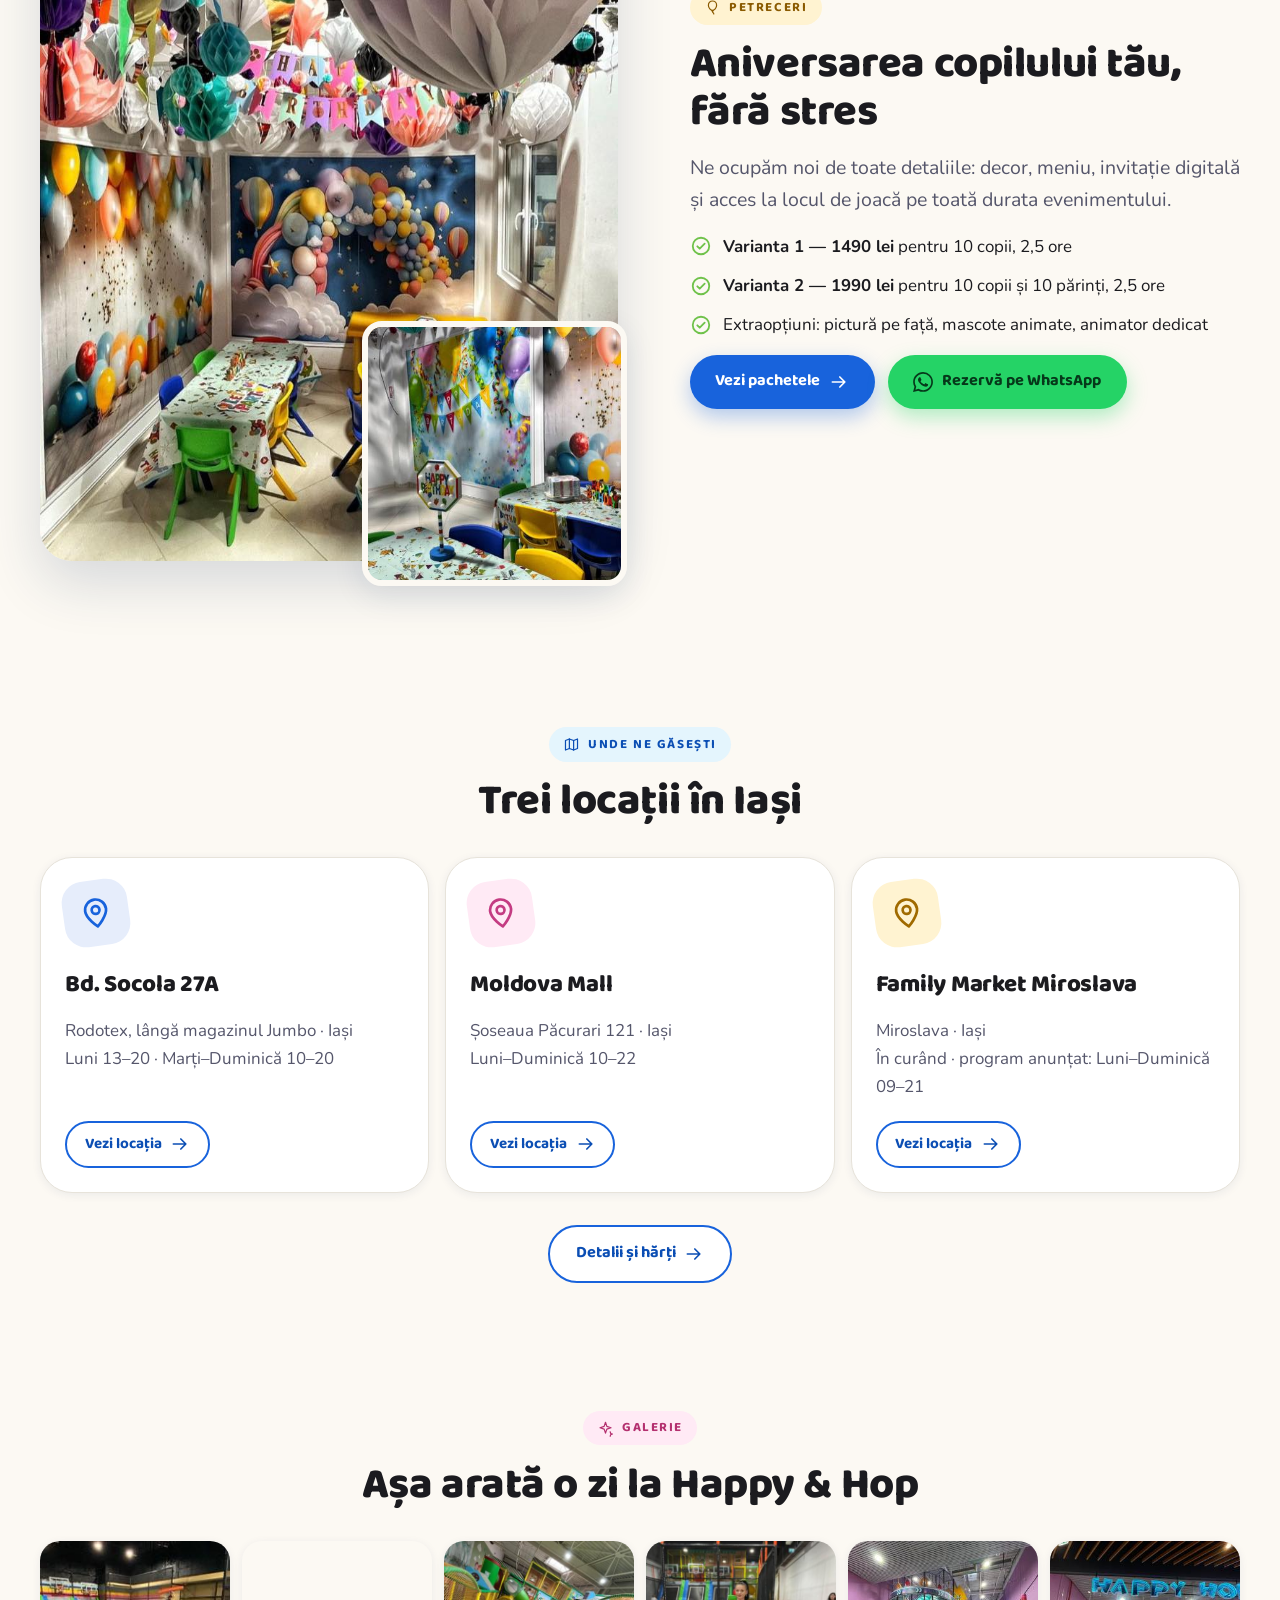
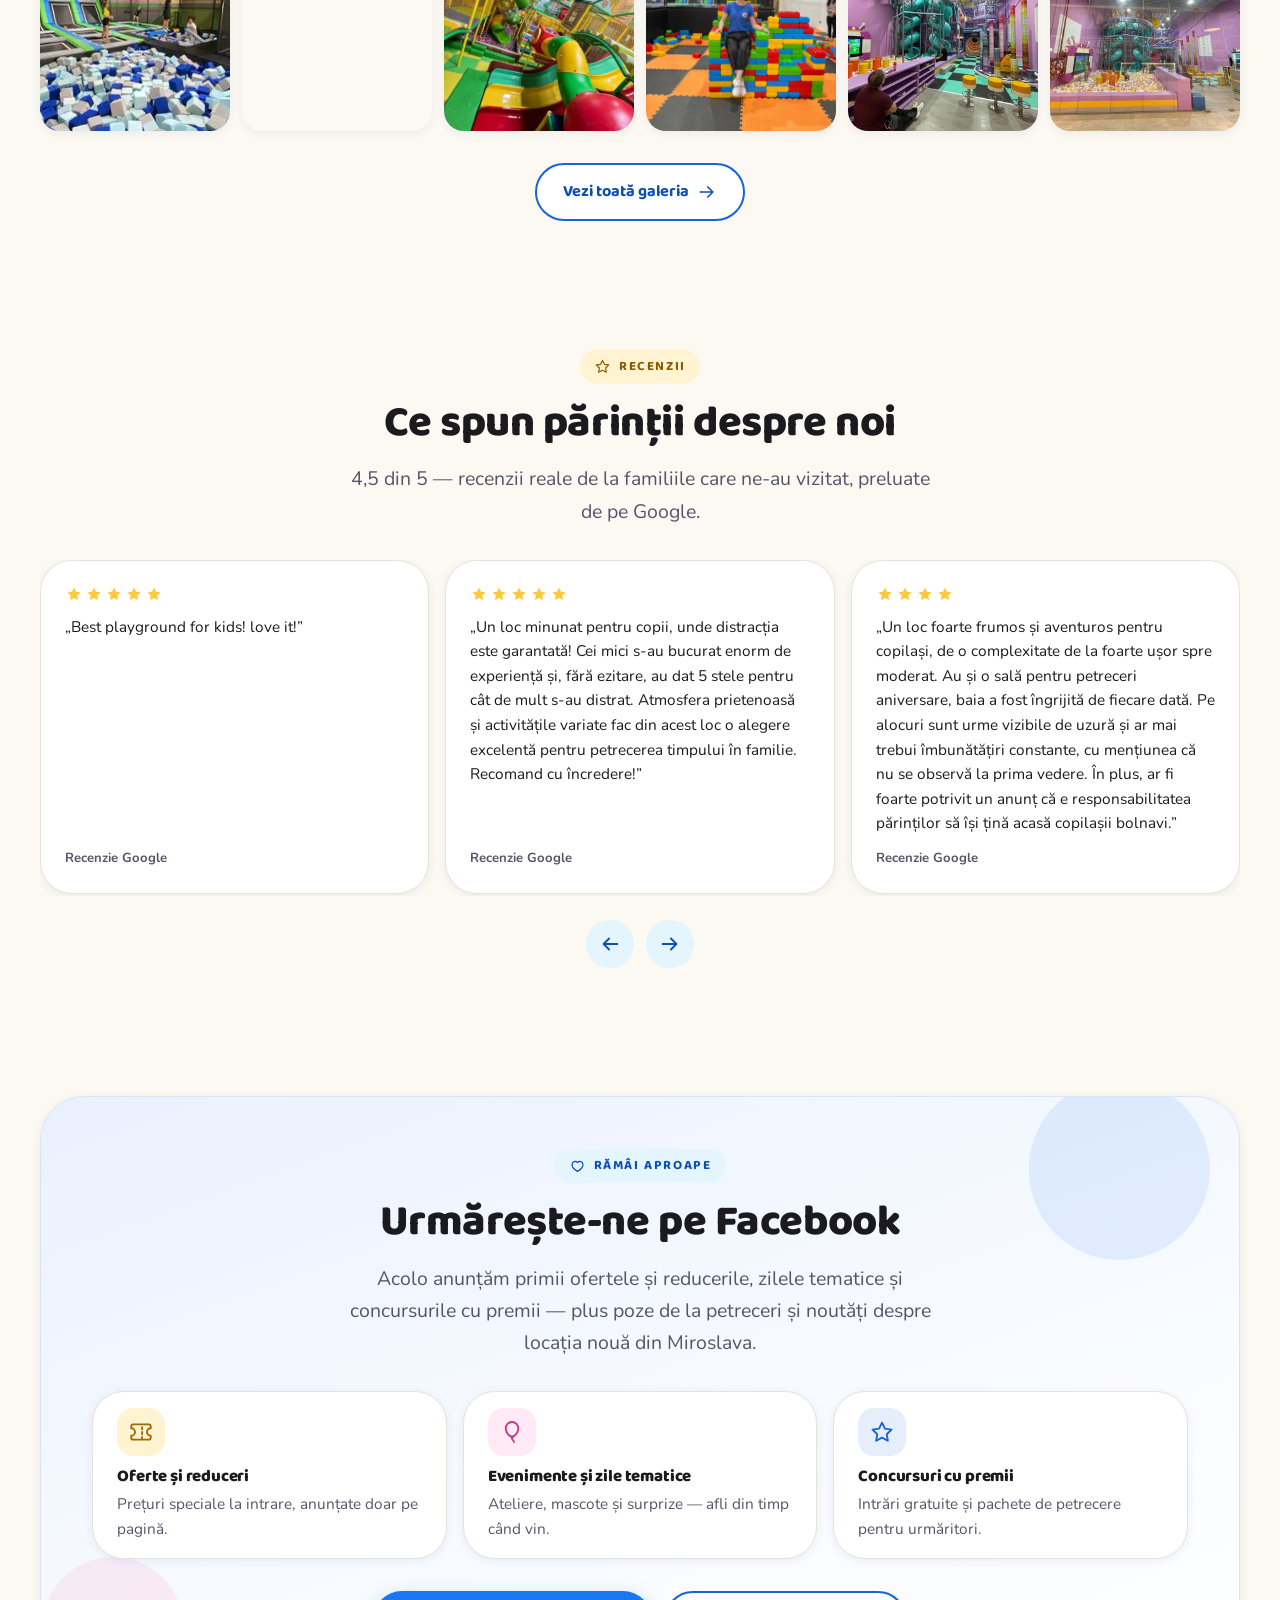
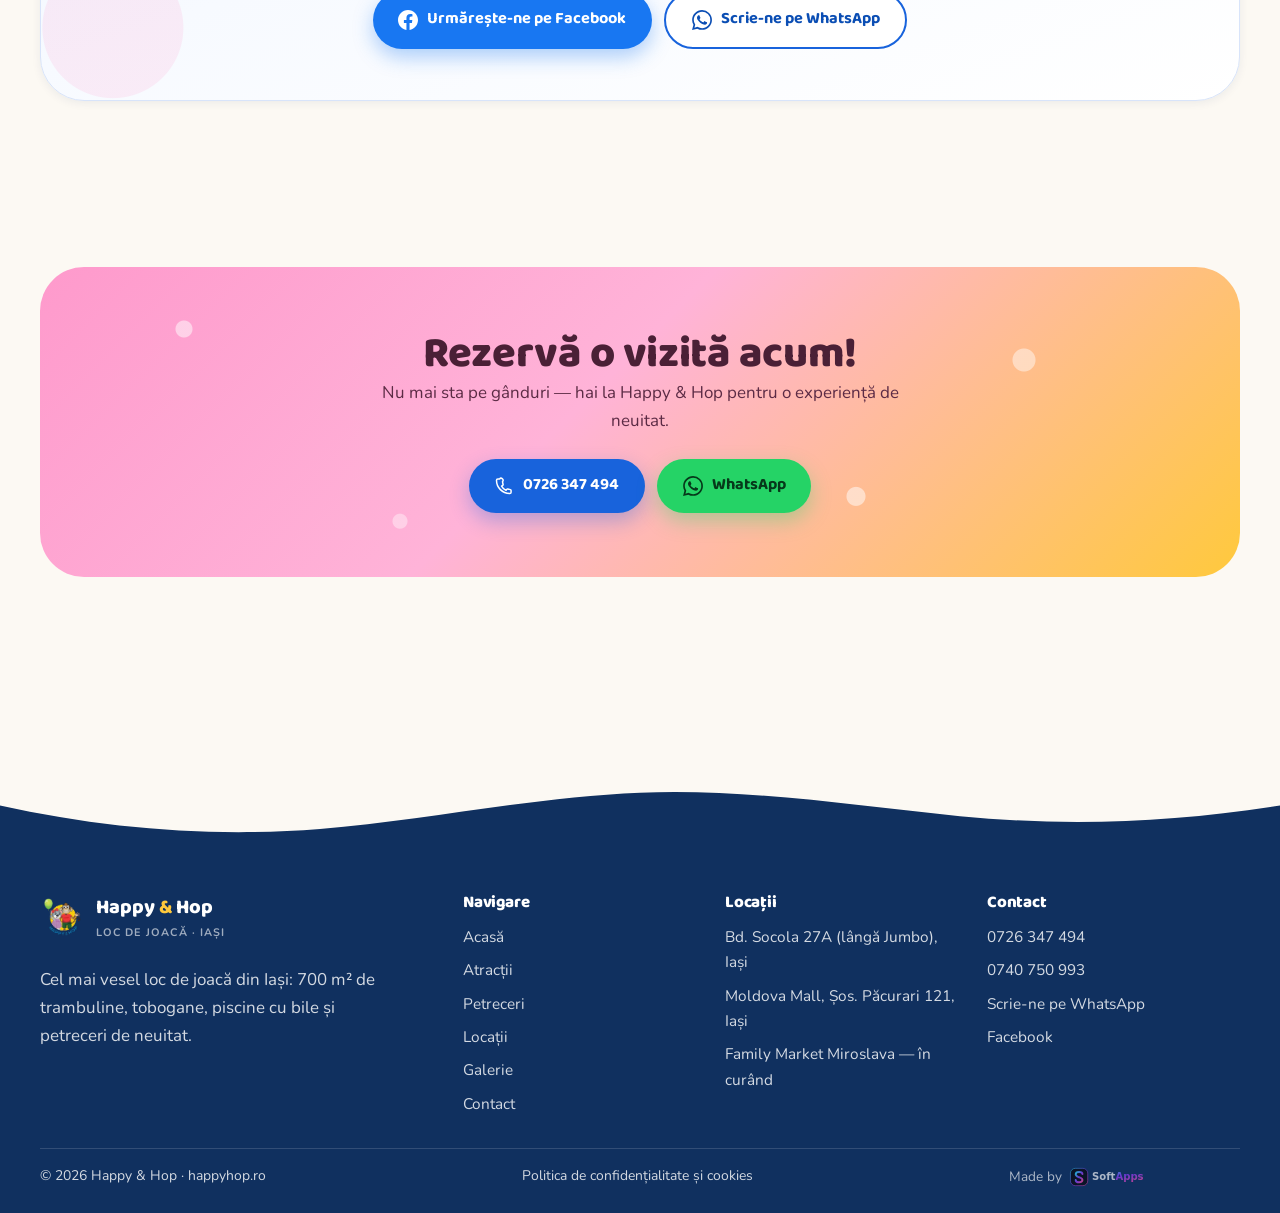
==== commit 9a4b5d59: "Add reviews section with slider on homepage Google review cards with equal-height layout, filled sta" ====
--- a/index.html
+++ b/index.html
@@ -25,11 +25,11 @@
 <link rel="preconnect" href="https://fonts.gstatic.com" crossorigin>
 <link rel="stylesheet" href="https://fonts.googleapis.com/css2?family=Baloo+2:wght@600;700;800&family=Nunito:wght@400;600;700&display=swap">
 <link rel="stylesheet" href="css/base.css?v=0aabe34f">
-<link rel="stylesheet" href="css/site.css?v=6c448aa4">
+<link rel="stylesheet" href="css/site.css?v=ec8c85e1">
 <script type="application/ld+json">{"@context": "https://schema.org", "@graph": [{"@type": "Organization", "@id": "https://happyhop.ro/#organizatie", "name": "Happy & Hop", "url": "https://happyhop.ro/", "logo": {"@type": "ImageObject", "url": "https://happyhop.ro/assets/brand/logo.png", "width": 225, "height": 225}, "image": "https://happyhop.ro/assets/brand/og-image.jpg", "telephone": ["+40726347494", "+40740750993"], "areaServed": {"@type": "City", "name": "Iași"}, "sameAs": ["https://www.facebook.com/people/Happy-si-Hop/100064721647929/"]}, {"@type": "WebSite", "@id": "https://happyhop.ro/#site", "url": "https://happyhop.ro/", "name": "Happy & Hop", "inLanguage": "ro-RO", "publisher": {"@id": "https://happyhop.ro/#organizatie"}}, {"@type": "AmusementPark", "@id": "https://happyhop.ro/loc-de-joaca-socola.html#loc", "name": "Happy & Hop — Socola", "url": "https://happyhop.ro/loc-de-joaca-socola.html", "telephone": "+40726347494", "priceRange": "$$", "currenciesAccepted": "RON", "parentOrganization": {"@id": "https://happyhop.ro/#organizatie"}, "address": {"@type": "PostalAddress", "streetAddress": "Bulevardul Socola 27A", "addressLocality": "Iași", "addressRegion": "Iași", "addressCountry": "RO"}, "hasMap": "https://www.google.com/maps/place/Happy+and+Hop,+loc+de+joaca/@47.1445682,27.5935183,875m/data=!3m2!1e3!4b1!4m6!3m5!1s0x40cafb00235f5b6d:0xa5b64b726e2bd437!8m2!3d47.1445682!4d27.5960932!16s%2Fg%2F11w7l67_5k", "image": "https://happyhop.ro/assets/img/loc-de-joaca-tobogane-800.jpg", "geo": {"@type": "GeoCoordinates", "latitude": 47.1445682, "longitude": 27.5960932}, "openingHoursSpecification": [{"@type": "OpeningHoursSpecification", "dayOfWeek": ["Monday"], "opens": "13:00", "closes": "20:00"}, {"@type": "OpeningHoursSpecification", "dayOfWeek": ["Tuesday", "Wednesday", "Thursday", "Friday", "Saturday", "Sunday"], "opens": "10:00", "closes": "20:00"}]}, {"@type": "AmusementPark", "@id": "https://happyhop.ro/loc-de-joaca-moldova-mall.html#loc", "name": "Happy & Hop — Moldova Mall", "url": "https://happyhop.ro/loc-de-joaca-moldova-mall.html", "telephone": "+40726347494", "priceRange": "$$", "currenciesAccepted": "RON", "parentOrganization": {"@id": "https://happyhop.ro/#organizatie"}, "address": {"@type": "PostalAddress", "streetAddress": "Șoseaua Păcurari 121", "addressLocality": "Iași", "addressRegion": "Iași", "addressCountry": "RO"}, "hasMap": "https://www.google.com/maps/search/?api=1&query=47.1668234,27.513135", "image": "https://happyhop.ro/assets/img/moldova-mall-interior-800.jpg", "geo": {"@type": "GeoCoordinates", "latitude": 47.1668234, "longitude": 27.513135}, "openingHoursSpecification": [{"@type": "OpeningHoursSpecification", "dayOfWeek": ["Monday", "Tuesday", "Wednesday", "Thursday", "Friday", "Saturday", "Sunday"], "opens": "10:00", "closes": "22:00"}]}, {"@type": "AmusementPark", "@id": "https://happyhop.ro/loc-de-joaca-miroslava.html#loc", "name": "Happy & Hop — Miroslava", "url": "https://happyhop.ro/loc-de-joaca-miroslava.html", "telephone": "+40726347494", "priceRange": "$$", "currenciesAccepted": "RON", "parentOrganization": {"@id": "https://happyhop.ro/#organizatie"}, "address": {"@type": "PostalAddress", "streetAddress": "Family Market Miroslava", "addressLocality": "Miroslava", "addressRegion": "Iași", "addressCountry": "RO"}, "hasMap": "https://www.google.com/maps/place/Family+Market+Miroslava/@47.1461986,27.5270789,875m/data=!3m2!1e3!4b1!4m6!3m5!1s0x40cafbab75f19f37:0x28635c3a278bc3dd!8m2!3d47.1461986!4d27.5296538!16s%2Fg%2F11rz7mzkpr", "geo": {"@type": "GeoCoordinates", "latitude": 47.1461986, "longitude": 27.5296538}, "description": "Deschidere în curând."}]}</script>
 </head>
 <body>
-<svg xmlns="http://www.w3.org/2000/svg" style="display:none" aria-hidden="true" focusable="false"><symbol id="i-arrow" viewBox="0 0 24 24" fill="none" stroke="currentColor" stroke-width="2" stroke-linecap="round" stroke-linejoin="round"><path d="M4 12h15m-6-6 6 6-6 6"/></symbol><symbol id="i-balloon" viewBox="0 0 24 24" fill="none" stroke="currentColor" stroke-width="1.7" stroke-linecap="round" stroke-linejoin="round"><path d="M12 2.8c3.3 0 5.8 2.6 5.8 6 0 3.9-3.4 7.4-5.8 7.4S6.2 12.7 6.2 8.8c0-3.4 2.5-6 5.8-6Z"/><path d="m11 16.2 1 1.6 1-1.6M12 17.8c0 2 1.8 1.4 1.8 3.4"/></symbol><symbol id="i-balls" viewBox="0 0 24 24" fill="none" stroke="currentColor" stroke-width="1.7" stroke-linecap="round" stroke-linejoin="round"><path d="M2.5 13.5h19v4.2a2.8 2.8 0 0 1-2.8 2.8H5.3a2.8 2.8 0 0 1-2.8-2.8Z"/><circle cx="7" cy="9.5" r="2.6"/><circle cx="13.4" cy="7.4" r="2.2"/><circle cx="18" cy="10.4" r="2"/></symbol><symbol id="i-cake" viewBox="0 0 24 24" fill="none" stroke="currentColor" stroke-width="1.7" stroke-linecap="round" stroke-linejoin="round"><path d="M4 20.5h16M4.5 20.5v-5a2.5 2.5 0 0 1 2.5-2.5h10a2.5 2.5 0 0 1 2.5 2.5v5"/><path d="M4.5 16.4c1.5 1.4 3.1 1.4 4.6 0 1.5 1.4 3.1 1.4 4.6 0 1.5 1.4 3.1 1.4 4.6 0M12 13V9.6M12 6.2v.9"/></symbol><symbol id="i-calendar" viewBox="0 0 24 24" fill="none" stroke="currentColor" stroke-width="1.7" stroke-linecap="round" stroke-linejoin="round"><rect x="3" y="5" width="18" height="16" rx="3"/><path d="M3 10h18M8 3v4M16 3v4"/><circle cx="8.5" cy="14.5" r="1"/><circle cx="12" cy="14.5" r="1"/><circle cx="15.5" cy="14.5" r="1"/></symbol><symbol id="i-check" viewBox="0 0 24 24" fill="none" stroke="currentColor" stroke-width="2" stroke-linecap="round" stroke-linejoin="round"><circle cx="12" cy="12" r="9"/><path d="m8 12.3 2.6 2.6L16 9.5"/></symbol><symbol id="i-close" viewBox="0 0 24 24" fill="none" stroke="currentColor" stroke-width="2" stroke-linecap="round"><path d="M6 6l12 12M18 6L6 18"/></symbol><symbol id="i-coffee" viewBox="0 0 24 24" fill="none" stroke="currentColor" stroke-width="1.7" stroke-linecap="round" stroke-linejoin="round"><path d="M4 9h13v6.4a4 4 0 0 1-4 4H8a4 4 0 0 1-4-4Z"/><path d="M17 10.5h1.8a2.4 2.4 0 1 1 0 4.8H17M7.5 3.5v2.2M11 3.5v2.2M14.5 3.5v2.2"/></symbol><symbol id="i-family" viewBox="0 0 24 24" fill="none" stroke="currentColor" stroke-width="1.7" stroke-linecap="round" stroke-linejoin="round"><circle cx="6.5" cy="7.5" r="2.4"/><circle cx="17.5" cy="7.5" r="2.4"/><circle cx="12" cy="13.5" r="2"/><path d="M2.6 19c0-2.2 1.7-4 3.9-4M17.5 15c2.2 0 3.9 1.8 3.9 4M8.5 21c0-1.9 1.6-3.4 3.5-3.4S15.5 19.1 15.5 21"/></symbol><symbol id="i-fb" viewBox="0 0 24 24" fill="currentColor"><path d="M24 12.07C24 5.4 18.63 0 12 0S0 5.4 0 12.07C0 18.1 4.39 23.1 10.13 24v-8.44H7.08v-3.49h3.05V9.41c0-3.02 1.79-4.69 4.53-4.69 1.31 0 2.68.24 2.68.24v2.96h-1.51c-1.49 0-1.96.93-1.96 1.89v2.26h3.33l-.53 3.49h-2.8V24C19.61 23.1 24 18.1 24 12.07Z"/></symbol><symbol id="i-heart" viewBox="0 0 24 24" fill="none" stroke="currentColor" stroke-width="1.7" stroke-linecap="round" stroke-linejoin="round"><path d="M12 20.3s-7.7-4.6-7.7-9.8a4.3 4.3 0 0 1 7.7-2.6 4.3 4.3 0 0 1 7.7 2.6c0 5.2-7.7 9.8-7.7 9.8Z"/></symbol><symbol id="i-map" viewBox="0 0 24 24" fill="none" stroke="currentColor" stroke-width="1.7" stroke-linecap="round" stroke-linejoin="round"><path d="M9 4.2 3.5 6.4v13.4L9 17.6l6 2.2 5.5-2.2V4.2L15 6.4 9 4.2Z"/><path d="M9 4.2v13.4M15 6.4v13.4"/></symbol><symbol id="i-maze" viewBox="0 0 24 24" fill="none" stroke="currentColor" stroke-width="1.7" stroke-linecap="round" stroke-linejoin="round"><rect x="3" y="3" width="18" height="18" rx="3"/><path d="M7 3v10h6V7h4M7 17h10M17 13v4"/></symbol><symbol id="i-menu" viewBox="0 0 24 24" fill="none" stroke="currentColor" stroke-width="2" stroke-linecap="round"><path d="M4 7h16M4 12h16M4 17h16"/></symbol><symbol id="i-phone" viewBox="0 0 24 24" fill="none" stroke="currentColor" stroke-width="1.8" stroke-linecap="round" stroke-linejoin="round"><path d="M6.6 3.5h-2A1.6 1.6 0 0 0 3 5.1C3 13.9 10.1 21 18.9 21a1.6 1.6 0 0 0 1.6-1.6v-2a1.1 1.1 0 0 0-.85-1.07l-3.2-.73a1.1 1.1 0 0 0-1.16.47l-.85 1.28a12.6 12.6 0 0 1-5.31-5.31l1.28-.85a1.1 1.1 0 0 0 .47-1.16l-.73-3.2A1.1 1.1 0 0 0 6.6 3.5Z"/></symbol><symbol id="i-pin" viewBox="0 0 24 24" fill="none" stroke="currentColor" stroke-width="1.8" stroke-linecap="round" stroke-linejoin="round"><path d="M12 21s7-6.1 7-11a7 7 0 1 0-14 0c0 4.9 7 11 7 11Z"/><circle cx="12" cy="10" r="2.6"/></symbol><symbol id="i-slide" viewBox="0 0 24 24" fill="none" stroke="currentColor" stroke-width="1.7" stroke-linecap="round" stroke-linejoin="round"><path d="M17.5 4.5v10.8M20.5 4.5v10.8M17.5 7.3h3M17.5 10.5h3M18.8 15.3C15.4 15.3 12 18 8.4 19.5H3.2"/><path d="M3.2 19.5v-2.2"/></symbol><symbol id="i-sparkle" viewBox="0 0 24 24" fill="none" stroke="currentColor" stroke-width="1.7" stroke-linecap="round" stroke-linejoin="round"><path d="M12 3.2 13.9 9l5.9 1.9-5.9 1.9L12 18.6l-1.9-5.8-5.9-1.9L10.1 9 12 3.2Z"/><path d="M18.6 16.6 19.4 19l2.4.8-2.4.8-.8 2.4"/></symbol><symbol id="i-star" viewBox="0 0 24 24" fill="none" stroke="currentColor" stroke-width="1.7" stroke-linecap="round" stroke-linejoin="round"><path d="m12 3.4 2.7 5.5 6.1.9-4.4 4.3 1 6-5.4-2.9-5.4 2.9 1-6-4.4-4.3 6.1-.9L12 3.4Z"/></symbol><symbol id="i-team" viewBox="0 0 24 24" fill="none" stroke="currentColor" stroke-width="1.7" stroke-linecap="round" stroke-linejoin="round"><circle cx="8.5" cy="8" r="2.8"/><circle cx="16.5" cy="9.5" r="2.3"/><path d="M3.5 19.5c0-2.8 2.2-5 5-5s5 2.2 5 5M15 14.8c2.7-.3 5.5 1.4 5.5 4.7"/></symbol><symbol id="i-ticket" viewBox="0 0 24 24" fill="none" stroke="currentColor" stroke-width="1.7" stroke-linecap="round" stroke-linejoin="round"><path d="M3 8.5V6.8A1.8 1.8 0 0 1 4.8 5h14.4A1.8 1.8 0 0 1 21 6.8v1.7a3.5 3.5 0 0 0 0 7v1.7a1.8 1.8 0 0 1-1.8 1.8H4.8A1.8 1.8 0 0 1 3 17.2v-1.7a3.5 3.5 0 0 0 0-7Z"/><path d="M13 7.5v2m0 2.5v2m0 2.5v2"/></symbol><symbol id="i-tramp" viewBox="0 0 24 24" fill="none" stroke="currentColor" stroke-width="1.7" stroke-linecap="round" stroke-linejoin="round"><ellipse cx="12" cy="14.5" rx="9" ry="3.6"/><path d="M4.4 16.7 3 21m16.6-4.3L21 21M12 3.2v6.4m0-6.4L9.6 5.7M12 3.2l2.4 2.5"/></symbol><symbol id="i-volcano" viewBox="0 0 24 24" fill="none" stroke="currentColor" stroke-width="1.7" stroke-linecap="round" stroke-linejoin="round"><path d="M2.5 20.5h19L15 8.5H9L2.5 20.5Z"/><path d="M9 8.5h6M12 2.5v3.2M8 4.4l1.4 1.8M16 4.4l-1.4 1.8"/></symbol><symbol id="i-wa" viewBox="0 0 24 24" fill="currentColor"><path d="M17.47 14.38c-.3-.15-1.76-.87-2.03-.97-.27-.1-.47-.15-.67.15-.2.3-.77.97-.94 1.16-.17.2-.35.22-.64.08-.3-.15-1.26-.47-2.39-1.48-.88-.79-1.48-1.76-1.66-2.06-.17-.3-.02-.46.13-.6.14-.14.3-.35.45-.53.15-.17.2-.3.3-.5.1-.2.05-.37-.03-.52-.07-.15-.67-1.61-.91-2.2-.24-.58-.49-.5-.67-.51h-.57c-.2 0-.52.07-.8.37-.27.3-1.04 1.02-1.04 2.48s1.07 2.87 1.22 3.07c.15.2 2.1 3.2 5.08 4.49.7.3 1.26.49 1.69.62.71.23 1.36.2 1.87.12.57-.09 1.76-.72 2-1.41.25-.7.25-1.29.18-1.42-.08-.12-.27-.2-.57-.34m-5.42 7.4a9.87 9.87 0 0 1-5.03-1.38l-.36-.21-3.74.98 1-3.65-.24-.37a9.86 9.86 0 0 1-1.51-5.26c0-5.45 4.44-9.88 9.89-9.88 2.64 0 5.12 1.03 6.99 2.9a9.82 9.82 0 0 1 2.89 6.99c0 5.45-4.43 9.88-9.89 9.88m8.41-18.3A11.82 11.82 0 0 0 12.05 0C5.5 0 .16 5.34.16 11.89c0 2.1.55 4.14 1.59 5.95L.06 24l6.3-1.65a11.88 11.88 0 0 0 5.69 1.45c6.55 0 11.89-5.34 11.89-11.89 0-3.18-1.24-6.17-3.48-8.42Z"/></symbol></svg>
+<svg xmlns="http://www.w3.org/2000/svg" style="display:none" aria-hidden="true" focusable="false"><symbol id="i-arrow" viewBox="0 0 24 24" fill="none" stroke="currentColor" stroke-width="2" stroke-linecap="round" stroke-linejoin="round"><path d="M4 12h15m-6-6 6 6-6 6"/></symbol><symbol id="i-balloon" viewBox="0 0 24 24" fill="none" stroke="currentColor" stroke-width="1.7" stroke-linecap="round" stroke-linejoin="round"><path d="M12 2.8c3.3 0 5.8 2.6 5.8 6 0 3.9-3.4 7.4-5.8 7.4S6.2 12.7 6.2 8.8c0-3.4 2.5-6 5.8-6Z"/><path d="m11 16.2 1 1.6 1-1.6M12 17.8c0 2 1.8 1.4 1.8 3.4"/></symbol><symbol id="i-balls" viewBox="0 0 24 24" fill="none" stroke="currentColor" stroke-width="1.7" stroke-linecap="round" stroke-linejoin="round"><path d="M2.5 13.5h19v4.2a2.8 2.8 0 0 1-2.8 2.8H5.3a2.8 2.8 0 0 1-2.8-2.8Z"/><circle cx="7" cy="9.5" r="2.6"/><circle cx="13.4" cy="7.4" r="2.2"/><circle cx="18" cy="10.4" r="2"/></symbol><symbol id="i-cake" viewBox="0 0 24 24" fill="none" stroke="currentColor" stroke-width="1.7" stroke-linecap="round" stroke-linejoin="round"><path d="M4 20.5h16M4.5 20.5v-5a2.5 2.5 0 0 1 2.5-2.5h10a2.5 2.5 0 0 1 2.5 2.5v5"/><path d="M4.5 16.4c1.5 1.4 3.1 1.4 4.6 0 1.5 1.4 3.1 1.4 4.6 0 1.5 1.4 3.1 1.4 4.6 0M12 13V9.6M12 6.2v.9"/></symbol><symbol id="i-calendar" viewBox="0 0 24 24" fill="none" stroke="currentColor" stroke-width="1.7" stroke-linecap="round" stroke-linejoin="round"><rect x="3" y="5" width="18" height="16" rx="3"/><path d="M3 10h18M8 3v4M16 3v4"/><circle cx="8.5" cy="14.5" r="1"/><circle cx="12" cy="14.5" r="1"/><circle cx="15.5" cy="14.5" r="1"/></symbol><symbol id="i-check" viewBox="0 0 24 24" fill="none" stroke="currentColor" stroke-width="2" stroke-linecap="round" stroke-linejoin="round"><circle cx="12" cy="12" r="9"/><path d="m8 12.3 2.6 2.6L16 9.5"/></symbol><symbol id="i-close" viewBox="0 0 24 24" fill="none" stroke="currentColor" stroke-width="2" stroke-linecap="round"><path d="M6 6l12 12M18 6L6 18"/></symbol><symbol id="i-coffee" viewBox="0 0 24 24" fill="none" stroke="currentColor" stroke-width="1.7" stroke-linecap="round" stroke-linejoin="round"><path d="M4 9h13v6.4a4 4 0 0 1-4 4H8a4 4 0 0 1-4-4Z"/><path d="M17 10.5h1.8a2.4 2.4 0 1 1 0 4.8H17M7.5 3.5v2.2M11 3.5v2.2M14.5 3.5v2.2"/></symbol><symbol id="i-family" viewBox="0 0 24 24" fill="none" stroke="currentColor" stroke-width="1.7" stroke-linecap="round" stroke-linejoin="round"><circle cx="6.5" cy="7.5" r="2.4"/><circle cx="17.5" cy="7.5" r="2.4"/><circle cx="12" cy="13.5" r="2"/><path d="M2.6 19c0-2.2 1.7-4 3.9-4M17.5 15c2.2 0 3.9 1.8 3.9 4M8.5 21c0-1.9 1.6-3.4 3.5-3.4S15.5 19.1 15.5 21"/></symbol><symbol id="i-fb" viewBox="0 0 24 24" fill="currentColor"><path d="M24 12.07C24 5.4 18.63 0 12 0S0 5.4 0 12.07C0 18.1 4.39 23.1 10.13 24v-8.44H7.08v-3.49h3.05V9.41c0-3.02 1.79-4.69 4.53-4.69 1.31 0 2.68.24 2.68.24v2.96h-1.51c-1.49 0-1.96.93-1.96 1.89v2.26h3.33l-.53 3.49h-2.8V24C19.61 23.1 24 18.1 24 12.07Z"/></symbol><symbol id="i-heart" viewBox="0 0 24 24" fill="none" stroke="currentColor" stroke-width="1.7" stroke-linecap="round" stroke-linejoin="round"><path d="M12 20.3s-7.7-4.6-7.7-9.8a4.3 4.3 0 0 1 7.7-2.6 4.3 4.3 0 0 1 7.7 2.6c0 5.2-7.7 9.8-7.7 9.8Z"/></symbol><symbol id="i-map" viewBox="0 0 24 24" fill="none" stroke="currentColor" stroke-width="1.7" stroke-linecap="round" stroke-linejoin="round"><path d="M9 4.2 3.5 6.4v13.4L9 17.6l6 2.2 5.5-2.2V4.2L15 6.4 9 4.2Z"/><path d="M9 4.2v13.4M15 6.4v13.4"/></symbol><symbol id="i-maze" viewBox="0 0 24 24" fill="none" stroke="currentColor" stroke-width="1.7" stroke-linecap="round" stroke-linejoin="round"><rect x="3" y="3" width="18" height="18" rx="3"/><path d="M7 3v10h6V7h4M7 17h10M17 13v4"/></symbol><symbol id="i-menu" viewBox="0 0 24 24" fill="none" stroke="currentColor" stroke-width="2" stroke-linecap="round"><path d="M4 7h16M4 12h16M4 17h16"/></symbol><symbol id="i-phone" viewBox="0 0 24 24" fill="none" stroke="currentColor" stroke-width="1.8" stroke-linecap="round" stroke-linejoin="round"><path d="M6.6 3.5h-2A1.6 1.6 0 0 0 3 5.1C3 13.9 10.1 21 18.9 21a1.6 1.6 0 0 0 1.6-1.6v-2a1.1 1.1 0 0 0-.85-1.07l-3.2-.73a1.1 1.1 0 0 0-1.16.47l-.85 1.28a12.6 12.6 0 0 1-5.31-5.31l1.28-.85a1.1 1.1 0 0 0 .47-1.16l-.73-3.2A1.1 1.1 0 0 0 6.6 3.5Z"/></symbol><symbol id="i-pin" viewBox="0 0 24 24" fill="none" stroke="currentColor" stroke-width="1.8" stroke-linecap="round" stroke-linejoin="round"><path d="M12 21s7-6.1 7-11a7 7 0 1 0-14 0c0 4.9 7 11 7 11Z"/><circle cx="12" cy="10" r="2.6"/></symbol><symbol id="i-slide" viewBox="0 0 24 24" fill="none" stroke="currentColor" stroke-width="1.7" stroke-linecap="round" stroke-linejoin="round"><path d="M17.5 4.5v10.8M20.5 4.5v10.8M17.5 7.3h3M17.5 10.5h3M18.8 15.3C15.4 15.3 12 18 8.4 19.5H3.2"/><path d="M3.2 19.5v-2.2"/></symbol><symbol id="i-sparkle" viewBox="0 0 24 24" fill="none" stroke="currentColor" stroke-width="1.7" stroke-linecap="round" stroke-linejoin="round"><path d="M12 3.2 13.9 9l5.9 1.9-5.9 1.9L12 18.6l-1.9-5.8-5.9-1.9L10.1 9 12 3.2Z"/><path d="M18.6 16.6 19.4 19l2.4.8-2.4.8-.8 2.4"/></symbol><symbol id="i-star" viewBox="0 0 24 24" fill="none" stroke="currentColor" stroke-width="1.7" stroke-linecap="round" stroke-linejoin="round"><path d="m12 3.4 2.7 5.5 6.1.9-4.4 4.3 1 6-5.4-2.9-5.4 2.9 1-6-4.4-4.3 6.1-.9L12 3.4Z"/></symbol><symbol id="i-star-fill" viewBox="0 0 24 24" fill="currentColor"><path d="m12 3.4 2.7 5.5 6.1.9-4.4 4.3 1 6-5.4-2.9-5.4 2.9 1-6-4.4-4.3 6.1-.9L12 3.4Z"/></symbol><symbol id="i-team" viewBox="0 0 24 24" fill="none" stroke="currentColor" stroke-width="1.7" stroke-linecap="round" stroke-linejoin="round"><circle cx="8.5" cy="8" r="2.8"/><circle cx="16.5" cy="9.5" r="2.3"/><path d="M3.5 19.5c0-2.8 2.2-5 5-5s5 2.2 5 5M15 14.8c2.7-.3 5.5 1.4 5.5 4.7"/></symbol><symbol id="i-ticket" viewBox="0 0 24 24" fill="none" stroke="currentColor" stroke-width="1.7" stroke-linecap="round" stroke-linejoin="round"><path d="M3 8.5V6.8A1.8 1.8 0 0 1 4.8 5h14.4A1.8 1.8 0 0 1 21 6.8v1.7a3.5 3.5 0 0 0 0 7v1.7a1.8 1.8 0 0 1-1.8 1.8H4.8A1.8 1.8 0 0 1 3 17.2v-1.7a3.5 3.5 0 0 0 0-7Z"/><path d="M13 7.5v2m0 2.5v2m0 2.5v2"/></symbol><symbol id="i-tramp" viewBox="0 0 24 24" fill="none" stroke="currentColor" stroke-width="1.7" stroke-linecap="round" stroke-linejoin="round"><ellipse cx="12" cy="14.5" rx="9" ry="3.6"/><path d="M4.4 16.7 3 21m16.6-4.3L21 21M12 3.2v6.4m0-6.4L9.6 5.7M12 3.2l2.4 2.5"/></symbol><symbol id="i-volcano" viewBox="0 0 24 24" fill="none" stroke="currentColor" stroke-width="1.7" stroke-linecap="round" stroke-linejoin="round"><path d="M2.5 20.5h19L15 8.5H9L2.5 20.5Z"/><path d="M9 8.5h6M12 2.5v3.2M8 4.4l1.4 1.8M16 4.4l-1.4 1.8"/></symbol><symbol id="i-wa" viewBox="0 0 24 24" fill="currentColor"><path d="M17.47 14.38c-.3-.15-1.76-.87-2.03-.97-.27-.1-.47-.15-.67.15-.2.3-.77.97-.94 1.16-.17.2-.35.22-.64.08-.3-.15-1.26-.47-2.39-1.48-.88-.79-1.48-1.76-1.66-2.06-.17-.3-.02-.46.13-.6.14-.14.3-.35.45-.53.15-.17.2-.3.3-.5.1-.2.05-.37-.03-.52-.07-.15-.67-1.61-.91-2.2-.24-.58-.49-.5-.67-.51h-.57c-.2 0-.52.07-.8.37-.27.3-1.04 1.02-1.04 2.48s1.07 2.87 1.22 3.07c.15.2 2.1 3.2 5.08 4.49.7.3 1.26.49 1.69.62.71.23 1.36.2 1.87.12.57-.09 1.76-.72 2-1.41.25-.7.25-1.29.18-1.42-.08-.12-.27-.2-.57-.34m-5.42 7.4a9.87 9.87 0 0 1-5.03-1.38l-.36-.21-3.74.98 1-3.65-.24-.37a9.86 9.86 0 0 1-1.51-5.26c0-5.45 4.44-9.88 9.89-9.88 2.64 0 5.12 1.03 6.99 2.9a9.82 9.82 0 0 1 2.89 6.99c0 5.45-4.43 9.88-9.89 9.88m8.41-18.3A11.82 11.82 0 0 0 12.05 0C5.5 0 .16 5.34.16 11.89c0 2.1.55 4.14 1.59 5.95L.06 24l6.3-1.65a11.88 11.88 0 0 0 5.69 1.45c6.55 0 11.89-5.34 11.89-11.89 0-3.18-1.24-6.17-3.48-8.42Z"/></symbol></svg>
 
   <a class="skip-link" href="#main">Sari la conținut</a>
 
@@ -365,6 +365,50 @@
 
     <section class="section--tight">
       <div class="container">
+        <div class="section-head reveal">
+          <span class="eyebrow eyebrow--yellow"><svg aria-hidden="true"><use href="#i-star"></use></svg> Recenzii</span>
+          <h2>Ce spun părinții despre noi</h2>
+          <p class="lead">4,5 din 5 — recenzii reale de la familiile care ne-au vizitat, preluate de pe Google.</p>
+        </div>
+
+        <div class="reviews-slider" style="margin-top:var(--sp-6)" data-slider>
+          <div class="reviews-slider__track" data-slider-track>
+            <article class="review-card reveal">
+              <div class="review-card__stars" aria-label="5 din 5 stele"><svg aria-hidden="true"><use href="#i-star-fill"></use></svg><svg aria-hidden="true"><use href="#i-star-fill"></use></svg><svg aria-hidden="true"><use href="#i-star-fill"></use></svg><svg aria-hidden="true"><use href="#i-star-fill"></use></svg><svg aria-hidden="true"><use href="#i-star-fill"></use></svg></div>
+              <p>„Best playground for kids! love it!”</p>
+              <span class="review-card__src">Recenzie Google</span>
+            </article>
+            <article class="review-card reveal">
+              <div class="review-card__stars" aria-label="5 din 5 stele"><svg aria-hidden="true"><use href="#i-star-fill"></use></svg><svg aria-hidden="true"><use href="#i-star-fill"></use></svg><svg aria-hidden="true"><use href="#i-star-fill"></use></svg><svg aria-hidden="true"><use href="#i-star-fill"></use></svg><svg aria-hidden="true"><use href="#i-star-fill"></use></svg></div>
+              <p>„Un loc minunat pentru copii, unde distracția este garantată! Cei mici s-au bucurat enorm de experiență și, fără ezitare, au dat 5 stele pentru cât de mult s-au distrat. Atmosfera prietenoasă și activitățile variate fac din acest loc o alegere excelentă pentru petrecerea timpului în familie. Recomand cu încredere!”</p>
+              <span class="review-card__src">Recenzie Google</span>
+            </article>
+            <article class="review-card reveal">
+              <div class="review-card__stars" aria-label="4 din 5 stele"><svg aria-hidden="true"><use href="#i-star-fill"></use></svg><svg aria-hidden="true"><use href="#i-star-fill"></use></svg><svg aria-hidden="true"><use href="#i-star-fill"></use></svg><svg aria-hidden="true"><use href="#i-star-fill"></use></svg></div>
+              <p>„Un loc foarte frumos și aventuros pentru copilași, de o complexitate de la foarte ușor spre moderat. Au și o sală pentru petreceri aniversare, baia a fost îngrijită de fiecare dată. Pe alocuri sunt urme vizibile de uzură și ar mai trebui îmbunătățiri constante, cu mențiunea că nu se observă la prima vedere. În plus, ar fi foarte potrivit un anunț că e responsabilitatea părinților să își țină acasă copilașii bolnavi.”</p>
+              <span class="review-card__src">Recenzie Google</span>
+            </article>
+            <article class="review-card reveal">
+              <div class="review-card__stars" aria-label="5 din 5 stele"><svg aria-hidden="true"><use href="#i-star-fill"></use></svg><svg aria-hidden="true"><use href="#i-star-fill"></use></svg><svg aria-hidden="true"><use href="#i-star-fill"></use></svg><svg aria-hidden="true"><use href="#i-star-fill"></use></svg><svg aria-hidden="true"><use href="#i-star-fill"></use></svg></div>
+              <p>„Un spațiu foarte distractiv și cerut de copilul nostru de 2 ani și jumătate. Aș menționa că e bine ca un părinte să fie cu ochii pe copil, pentru că în graba lor de copii se întâmplă des să se împingă sau lovească unii pe alții în diversele secțiuni de acolo.”</p>
+              <span class="review-card__src">Recenzie Google</span>
+            </article>
+            <article class="review-card reveal">
+              <div class="review-card__stars" aria-label="5 din 5 stele"><svg aria-hidden="true"><use href="#i-star-fill"></use></svg><svg aria-hidden="true"><use href="#i-star-fill"></use></svg><svg aria-hidden="true"><use href="#i-star-fill"></use></svg><svg aria-hidden="true"><use href="#i-star-fill"></use></svg><svg aria-hidden="true"><use href="#i-star-fill"></use></svg></div>
+              <p>„Spațiul foarte mare, diversificat cât să satisfacă toți piticii care se plictisesc repede și caută activități mai diverse — însă în ziua în care am fost noi a fost foarte frig în interior. Ușa se deschide larg și tot frigul se simte cam până la jumătatea spațiului. În spate, spațiul era ok ca și temperatură.”</p>
+              <span class="review-card__src">Recenzie Google</span>
+            </article>
+          </div>
+          <div class="reviews-slider__nav">
+            <button type="button" class="slider-btn" data-slider-prev aria-label="Recenzia anterioară"><svg aria-hidden="true" style="transform:scaleX(-1)"><use href="#i-arrow"></use></svg></button>
+            <button type="button" class="slider-btn" data-slider-next aria-label="Recenzia următoare"><svg aria-hidden="true"><use href="#i-arrow"></use></svg></button>
+          </div>
+        </div>
+      </div>
+    </section>
+
+    <section class="section--tight">
+      <div class="container">
         <div class="social-band reveal">
           <div class="social-band__head">
             <span class="eyebrow"><svg aria-hidden="true"><use href="#i-heart"></use></svg> Rămâi aproape</span>
@@ -500,7 +544,7 @@
     <a class="btn btn--wa" href="https://wa.me/40726347494?text=Bun%C4%83%20ziua!%20A%C8%99%20dori%20informa%C8%9Bii%20despre%20Happy%20%26%20Hop." target="_blank" rel="noopener"><svg aria-hidden="true"><use href="#i-wa"></use></svg> WhatsApp</a>
   </div>
 
-  <script src="js/site.js?v=3e639ed5" defer></script>
+  <script src="js/site.js?v=aa6b4dfb" defer></script>
 
 </body>
 </html>
--- a/css/site.css
+++ b/css/site.css
@@ -190,6 +190,36 @@
 .i-blue  { background: #E6EDFB;               color: var(--hh-blue); }
 .i-orange{ background: #FFE9E0;               color: #D2451C; }
 
+/* ============ RECENZII ============ */
+.review-card {
+  background: #fff; border-radius: var(--r-lg); padding: var(--sp-5);
+  box-shadow: var(--shadow-sm); border: 1px solid var(--hh-line);
+  display: flex; flex-direction: column; gap: var(--sp-3);
+}
+.review-card__stars { display: flex; gap: 2px; color: var(--hh-yellow); }
+.review-card__stars svg { width: 18px; height: 18px; fill: var(--hh-yellow); }
+.review-card p { color: var(--hh-ink); font-size: .96rem; line-height: 1.6; }
+.review-card__src { margin-top: auto; font-size: .82rem; font-weight: 700; color: var(--hh-muted); }
+
+.reviews-slider__track {
+  display: flex; gap: var(--sp-4); overflow-x: auto; scroll-snap-type: x mandatory;
+  scrollbar-width: none; padding-bottom: 2px;
+}
+.reviews-slider__track::-webkit-scrollbar { display: none; }
+.reviews-slider__track .review-card {
+  flex: 0 0 85%; scroll-snap-align: start;
+}
+.reviews-slider__nav { display: flex; justify-content: center; gap: var(--sp-3); margin-top: var(--sp-5); }
+.slider-btn {
+  width: 48px; height: 48px; border-radius: 50%; flex: none;
+  background: var(--hh-sky-soft); color: var(--hh-deep);
+  display: grid; place-items: center; transition: background .2s ease, transform .2s ease;
+}
+.slider-btn:hover { background: var(--hh-blue); color: #fff; transform: translateY(-2px); }
+.slider-btn svg { width: 22px; height: 22px; }
+@media (min-width: 640px) { .reviews-slider__track .review-card { flex-basis: calc(50% - var(--sp-4) / 2); } }
+@media (min-width: 1024px) { .reviews-slider__track .review-card { flex-basis: calc(33.333% - var(--sp-4) * 2 / 3); } }
+
 /* ============ PANOU „DE CE" ============ */
 .panel {
   background: linear-gradient(140deg, var(--hh-deep), var(--hh-blue) 55%, var(--hh-blue-soft));
@@ -573,6 +603,14 @@
 @media (max-width: 1023px) {
   /* pe mobil bara de jos are deja butonul de WhatsApp */
   .float-wa { display: none; }
+
+  /* header care se ascunde la scroll in jos si reapare la scroll in sus */
+  .site-header { transition: transform .28s ease; will-change: transform; }
+  .site-header.is-hidden { transform: translateY(-100%); }
+}
+
+@media (max-width: 1023px) and (prefers-reduced-motion: reduce) {
+  .site-header { transition: none; }
 }
 
 @media (min-width: 1024px) {
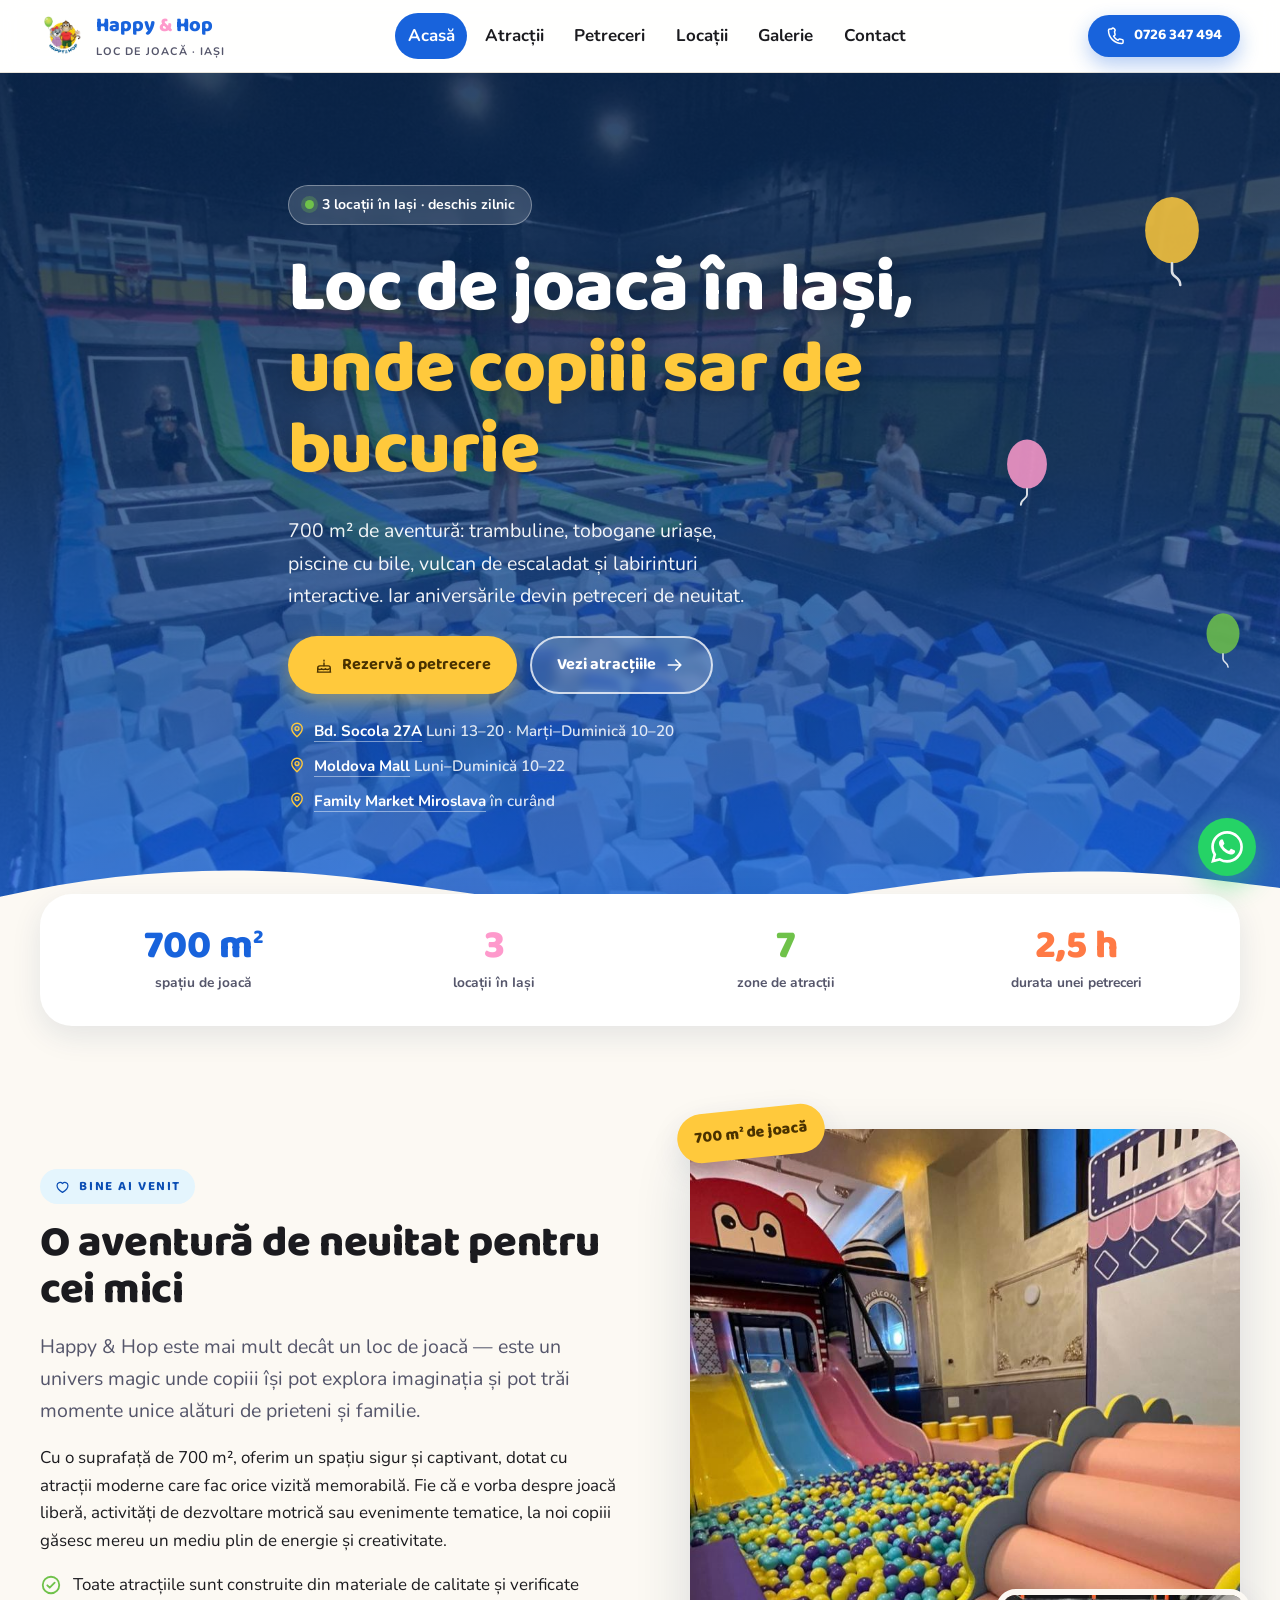
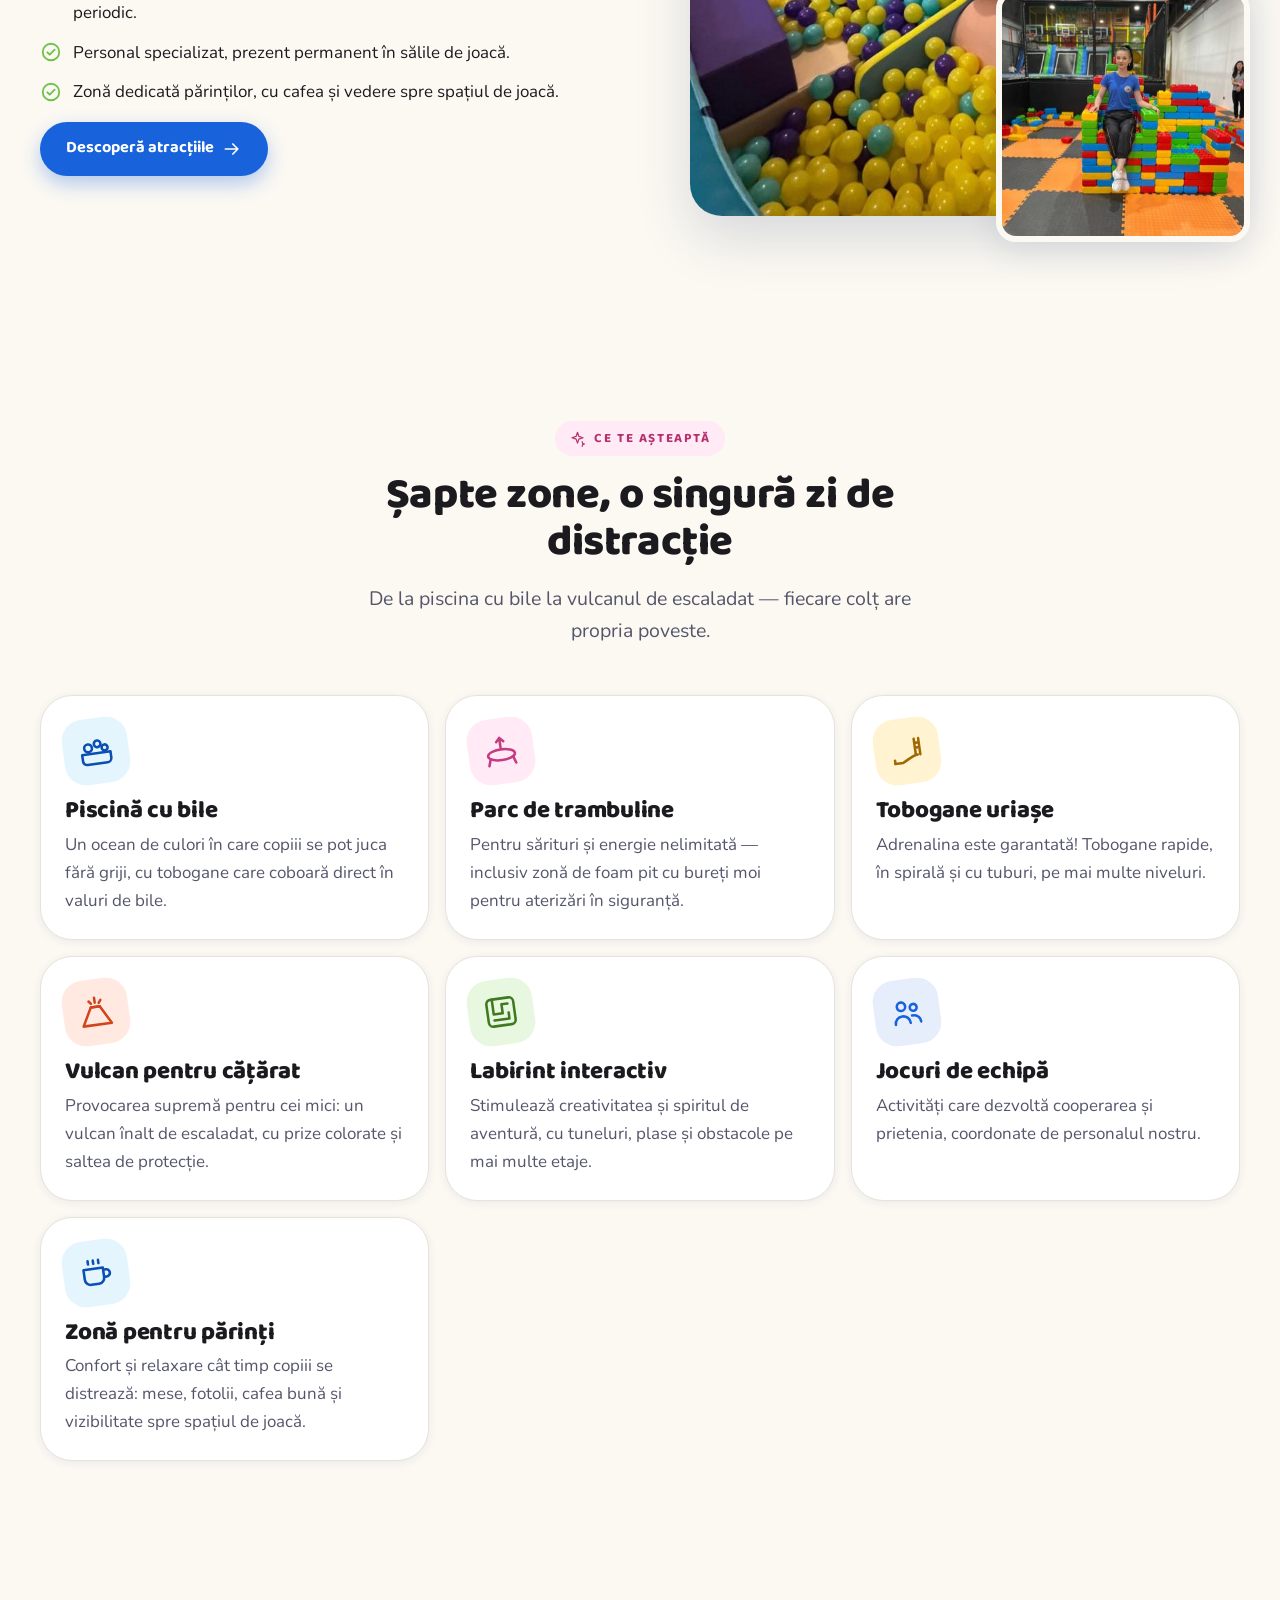
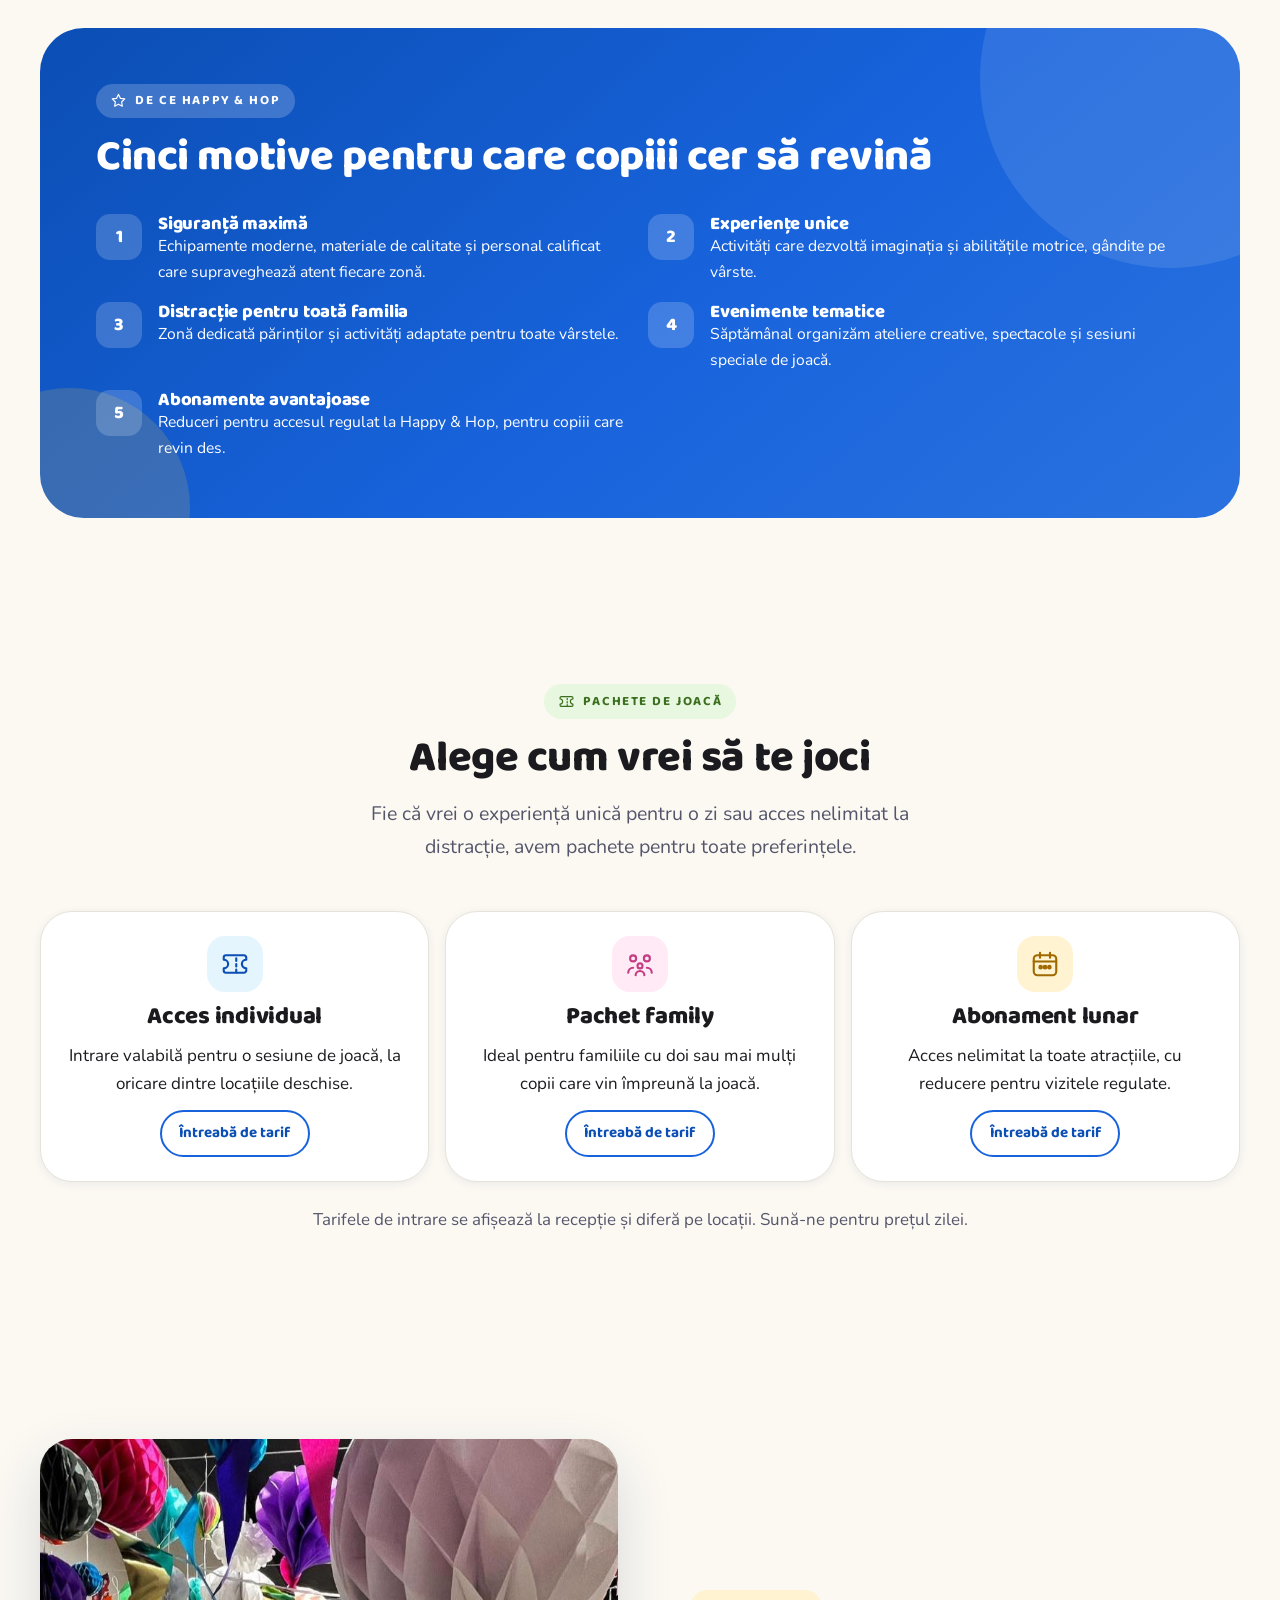
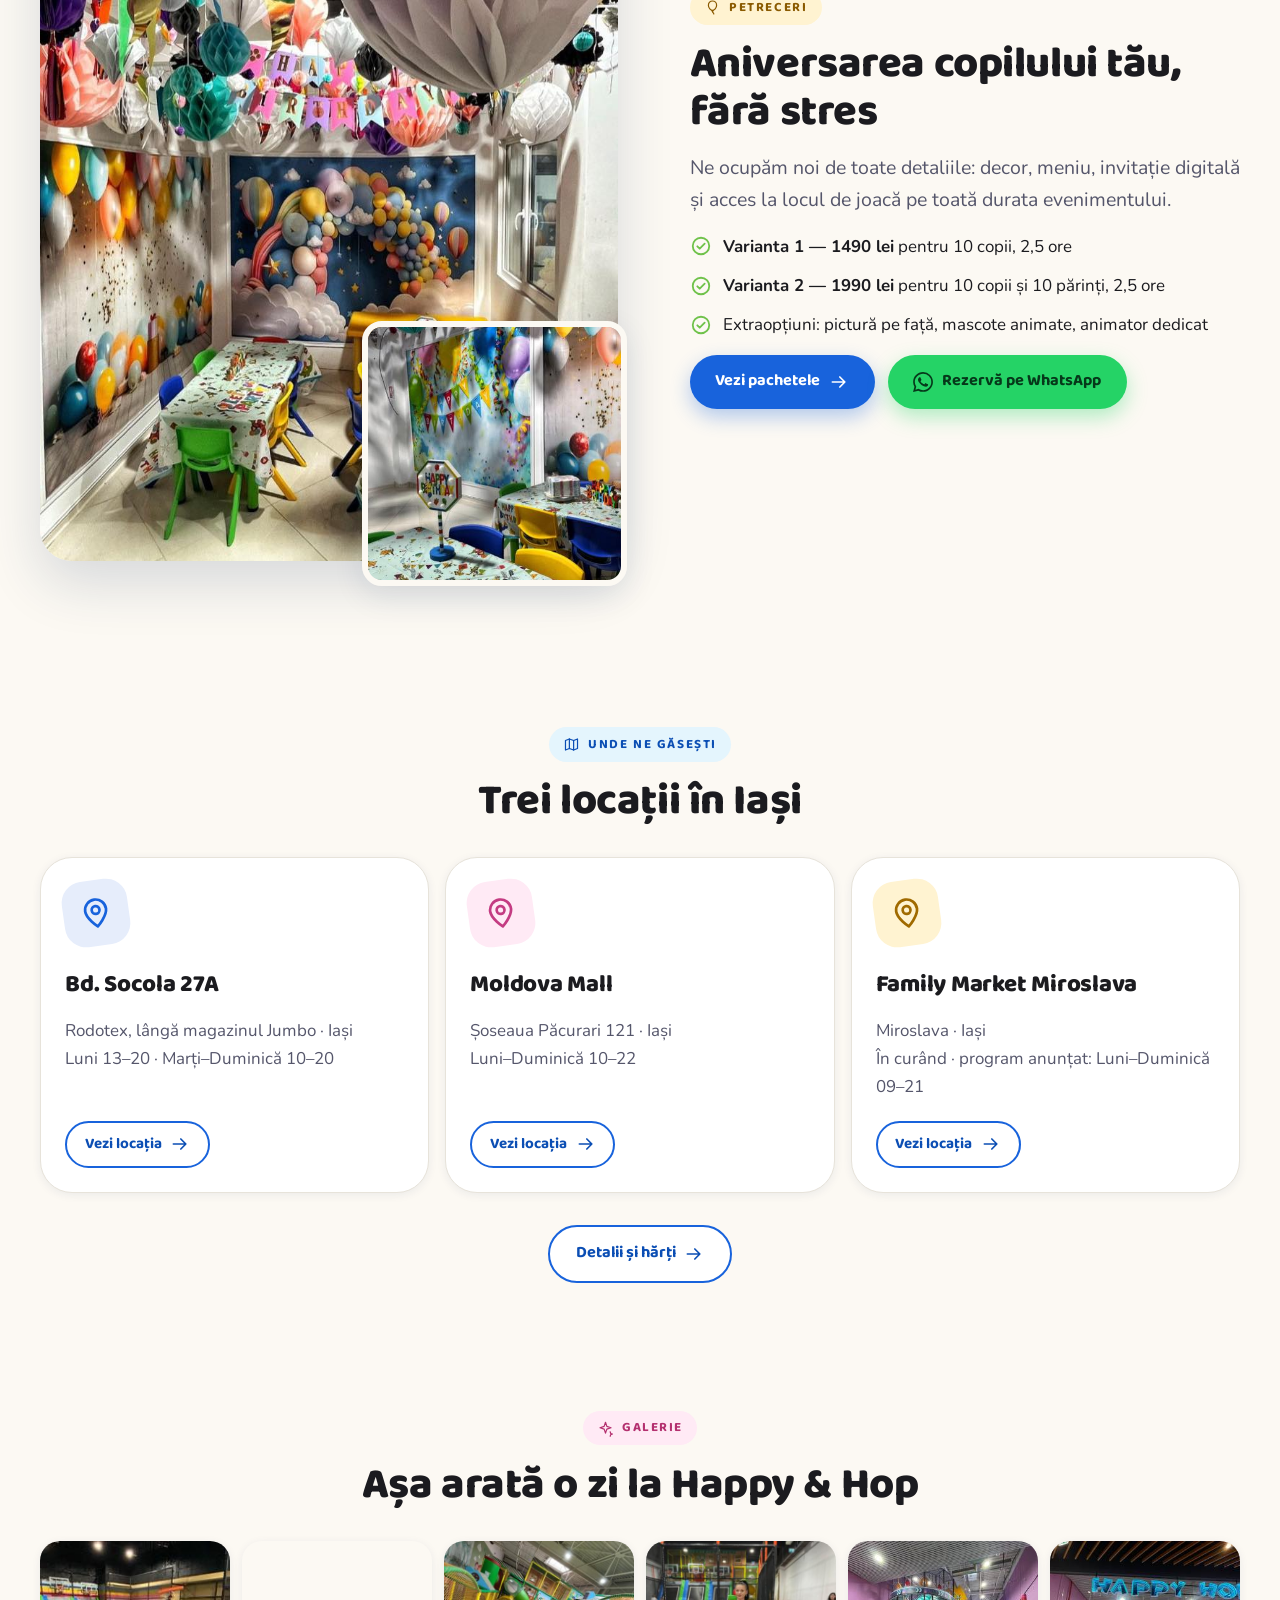
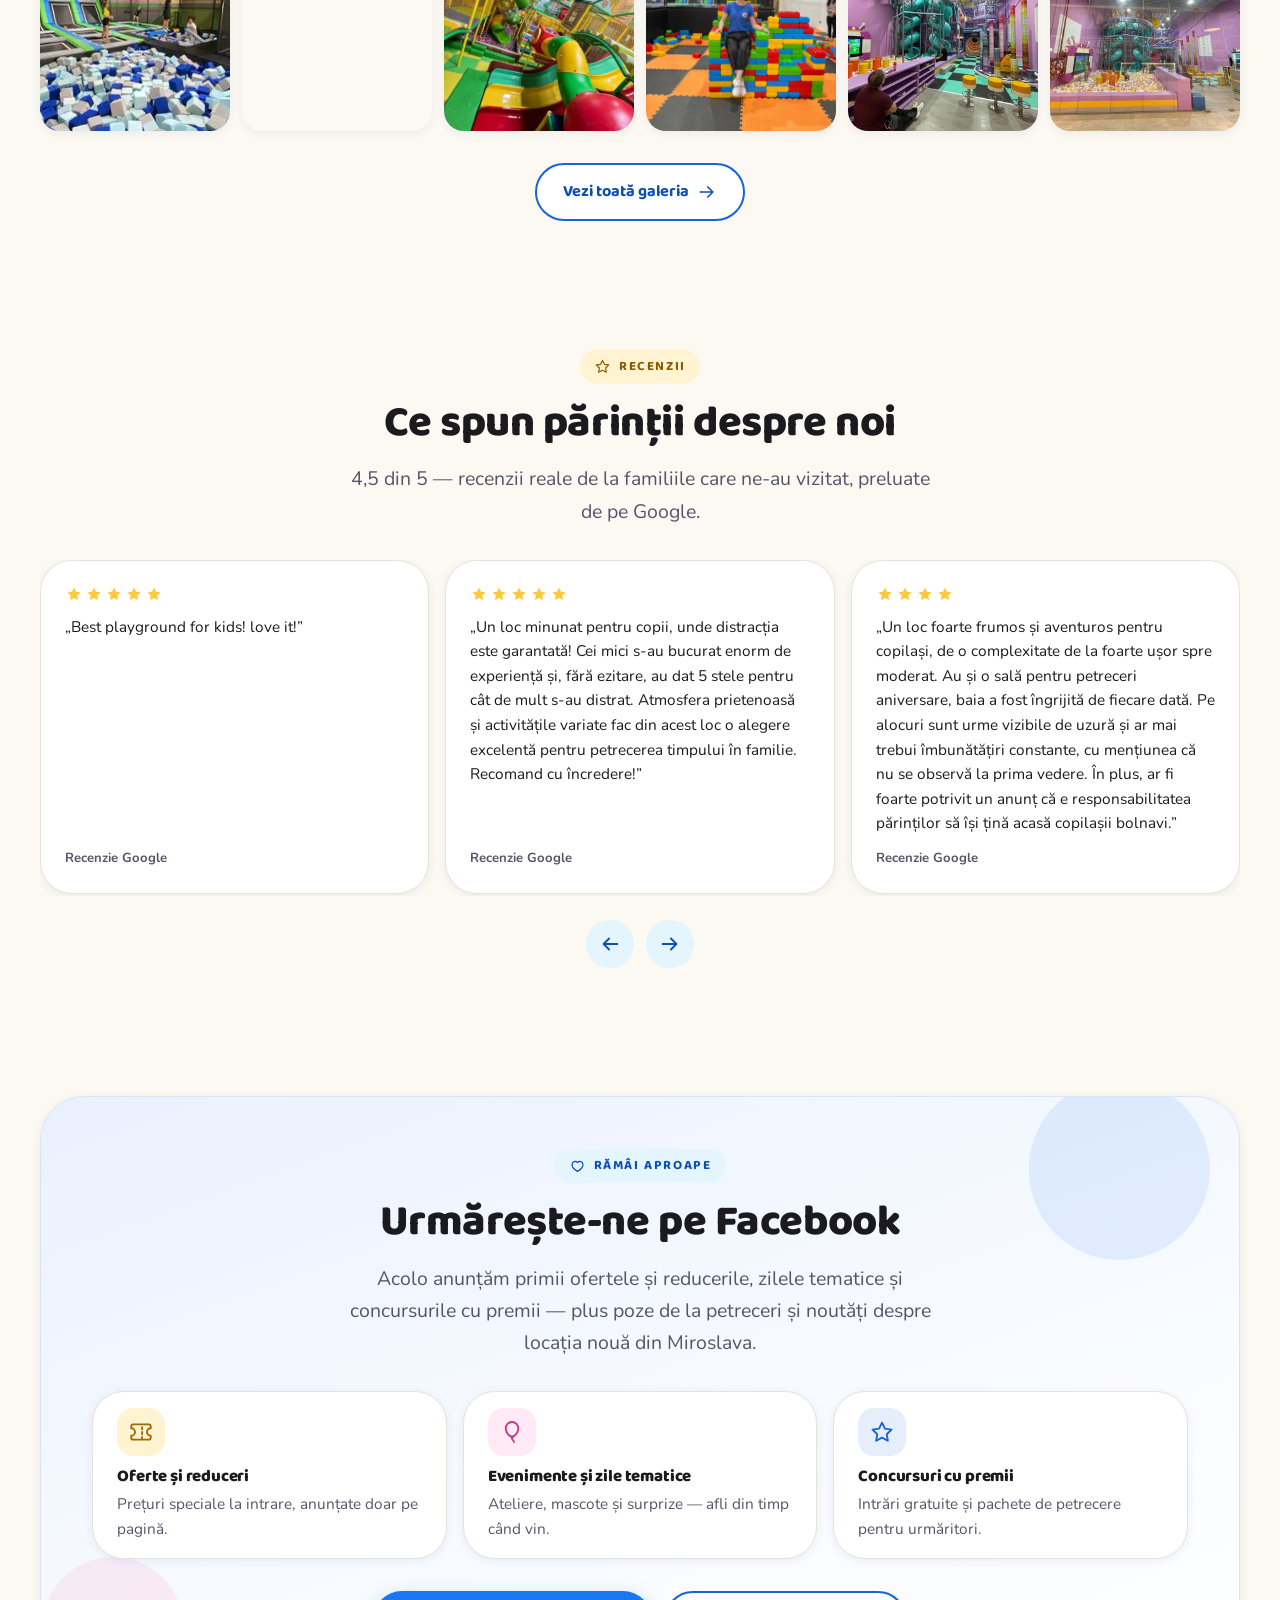
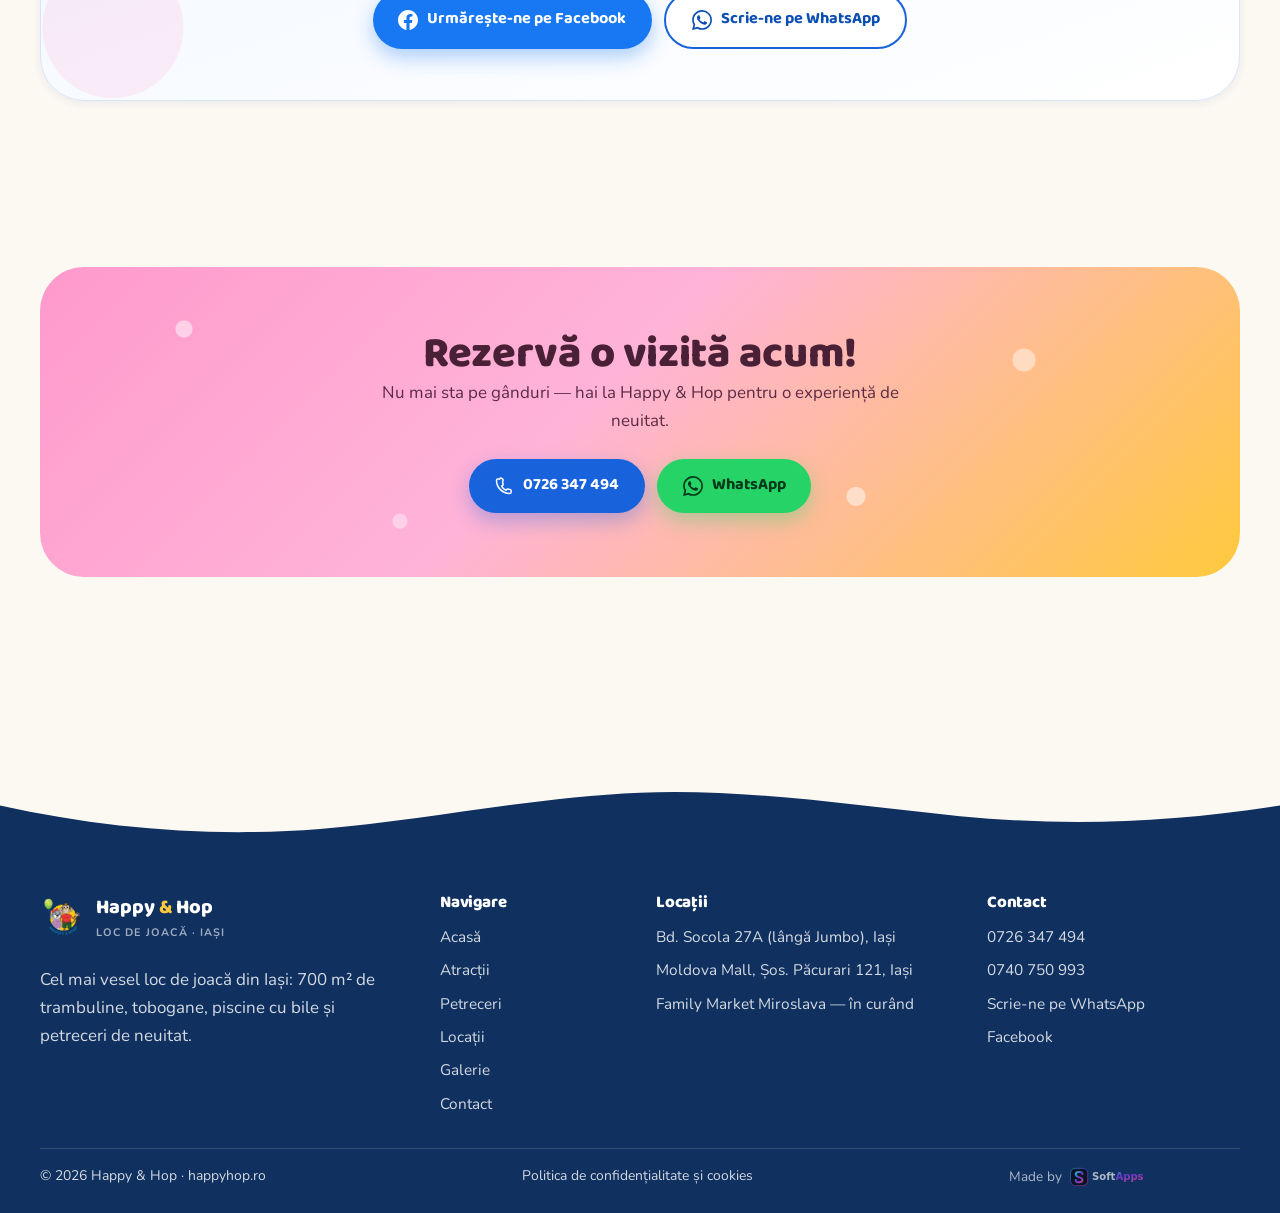
==== commit b0810c32: "Widen footer Locații column so addresses fit one line Nav column had spare space since its links are" ====
--- a/index.html
+++ b/index.html
@@ -25,7 +25,7 @@
 <link rel="preconnect" href="https://fonts.gstatic.com" crossorigin>
 <link rel="stylesheet" href="https://fonts.googleapis.com/css2?family=Baloo+2:wght@600;700;800&family=Nunito:wght@400;600;700&display=swap">
 <link rel="stylesheet" href="css/base.css?v=0aabe34f">
-<link rel="stylesheet" href="css/site.css?v=ec8c85e1">
+<link rel="stylesheet" href="css/site.css?v=997baa44">
 <script type="application/ld+json">{"@context": "https://schema.org", "@graph": [{"@type": "Organization", "@id": "https://happyhop.ro/#organizatie", "name": "Happy & Hop", "url": "https://happyhop.ro/", "logo": {"@type": "ImageObject", "url": "https://happyhop.ro/assets/brand/logo.png", "width": 225, "height": 225}, "image": "https://happyhop.ro/assets/brand/og-image.jpg", "telephone": ["+40726347494", "+40740750993"], "areaServed": {"@type": "City", "name": "Iași"}, "sameAs": ["https://www.facebook.com/people/Happy-si-Hop/100064721647929/"]}, {"@type": "WebSite", "@id": "https://happyhop.ro/#site", "url": "https://happyhop.ro/", "name": "Happy & Hop", "inLanguage": "ro-RO", "publisher": {"@id": "https://happyhop.ro/#organizatie"}}, {"@type": "AmusementPark", "@id": "https://happyhop.ro/loc-de-joaca-socola.html#loc", "name": "Happy & Hop — Socola", "url": "https://happyhop.ro/loc-de-joaca-socola.html", "telephone": "+40726347494", "priceRange": "$$", "currenciesAccepted": "RON", "parentOrganization": {"@id": "https://happyhop.ro/#organizatie"}, "address": {"@type": "PostalAddress", "streetAddress": "Bulevardul Socola 27A", "addressLocality": "Iași", "addressRegion": "Iași", "addressCountry": "RO"}, "hasMap": "https://www.google.com/maps/place/Happy+and+Hop,+loc+de+joaca/@47.1445682,27.5935183,875m/data=!3m2!1e3!4b1!4m6!3m5!1s0x40cafb00235f5b6d:0xa5b64b726e2bd437!8m2!3d47.1445682!4d27.5960932!16s%2Fg%2F11w7l67_5k", "image": "https://happyhop.ro/assets/img/loc-de-joaca-tobogane-800.jpg", "geo": {"@type": "GeoCoordinates", "latitude": 47.1445682, "longitude": 27.5960932}, "openingHoursSpecification": [{"@type": "OpeningHoursSpecification", "dayOfWeek": ["Monday"], "opens": "13:00", "closes": "20:00"}, {"@type": "OpeningHoursSpecification", "dayOfWeek": ["Tuesday", "Wednesday", "Thursday", "Friday", "Saturday", "Sunday"], "opens": "10:00", "closes": "20:00"}]}, {"@type": "AmusementPark", "@id": "https://happyhop.ro/loc-de-joaca-moldova-mall.html#loc", "name": "Happy & Hop — Moldova Mall", "url": "https://happyhop.ro/loc-de-joaca-moldova-mall.html", "telephone": "+40726347494", "priceRange": "$$", "currenciesAccepted": "RON", "parentOrganization": {"@id": "https://happyhop.ro/#organizatie"}, "address": {"@type": "PostalAddress", "streetAddress": "Șoseaua Păcurari 121", "addressLocality": "Iași", "addressRegion": "Iași", "addressCountry": "RO"}, "hasMap": "https://www.google.com/maps/search/?api=1&query=47.1668234,27.513135", "image": "https://happyhop.ro/assets/img/moldova-mall-interior-800.jpg", "geo": {"@type": "GeoCoordinates", "latitude": 47.1668234, "longitude": 27.513135}, "openingHoursSpecification": [{"@type": "OpeningHoursSpecification", "dayOfWeek": ["Monday", "Tuesday", "Wednesday", "Thursday", "Friday", "Saturday", "Sunday"], "opens": "10:00", "closes": "22:00"}]}, {"@type": "AmusementPark", "@id": "https://happyhop.ro/loc-de-joaca-miroslava.html#loc", "name": "Happy & Hop — Miroslava", "url": "https://happyhop.ro/loc-de-joaca-miroslava.html", "telephone": "+40726347494", "priceRange": "$$", "currenciesAccepted": "RON", "parentOrganization": {"@id": "https://happyhop.ro/#organizatie"}, "address": {"@type": "PostalAddress", "streetAddress": "Family Market Miroslava", "addressLocality": "Miroslava", "addressRegion": "Iași", "addressCountry": "RO"}, "hasMap": "https://www.google.com/maps/place/Family+Market+Miroslava/@47.1461986,27.5270789,875m/data=!3m2!1e3!4b1!4m6!3m5!1s0x40cafbab75f19f37:0x28635c3a278bc3dd!8m2!3d47.1461986!4d27.5296538!16s%2Fg%2F11rz7mzkpr", "geo": {"@type": "GeoCoordinates", "latitude": 47.1461986, "longitude": 27.5296538}, "description": "Deschidere în curând."}]}</script>
 </head>
 <body>
--- a/css/site.css
+++ b/css/site.css
@@ -624,7 +624,7 @@
   .grid-cards--4 { grid-template-columns: repeat(4, 1fr); }
   .grid-cards--two { grid-template-columns: repeat(2, 1fr); }
   .split { grid-template-columns: 1.05fr 1fr; gap: 4.5rem; }
-  .site-footer__grid { grid-template-columns: 1.7fr 1fr 1fr 1.1fr; }
+  .site-footer__grid { grid-template-columns: 1.6fr 0.8fr 1.3fr 1.1fr; }
   .loc-card { grid-template-columns: 0.9fr 1.1fr; }
 }
 
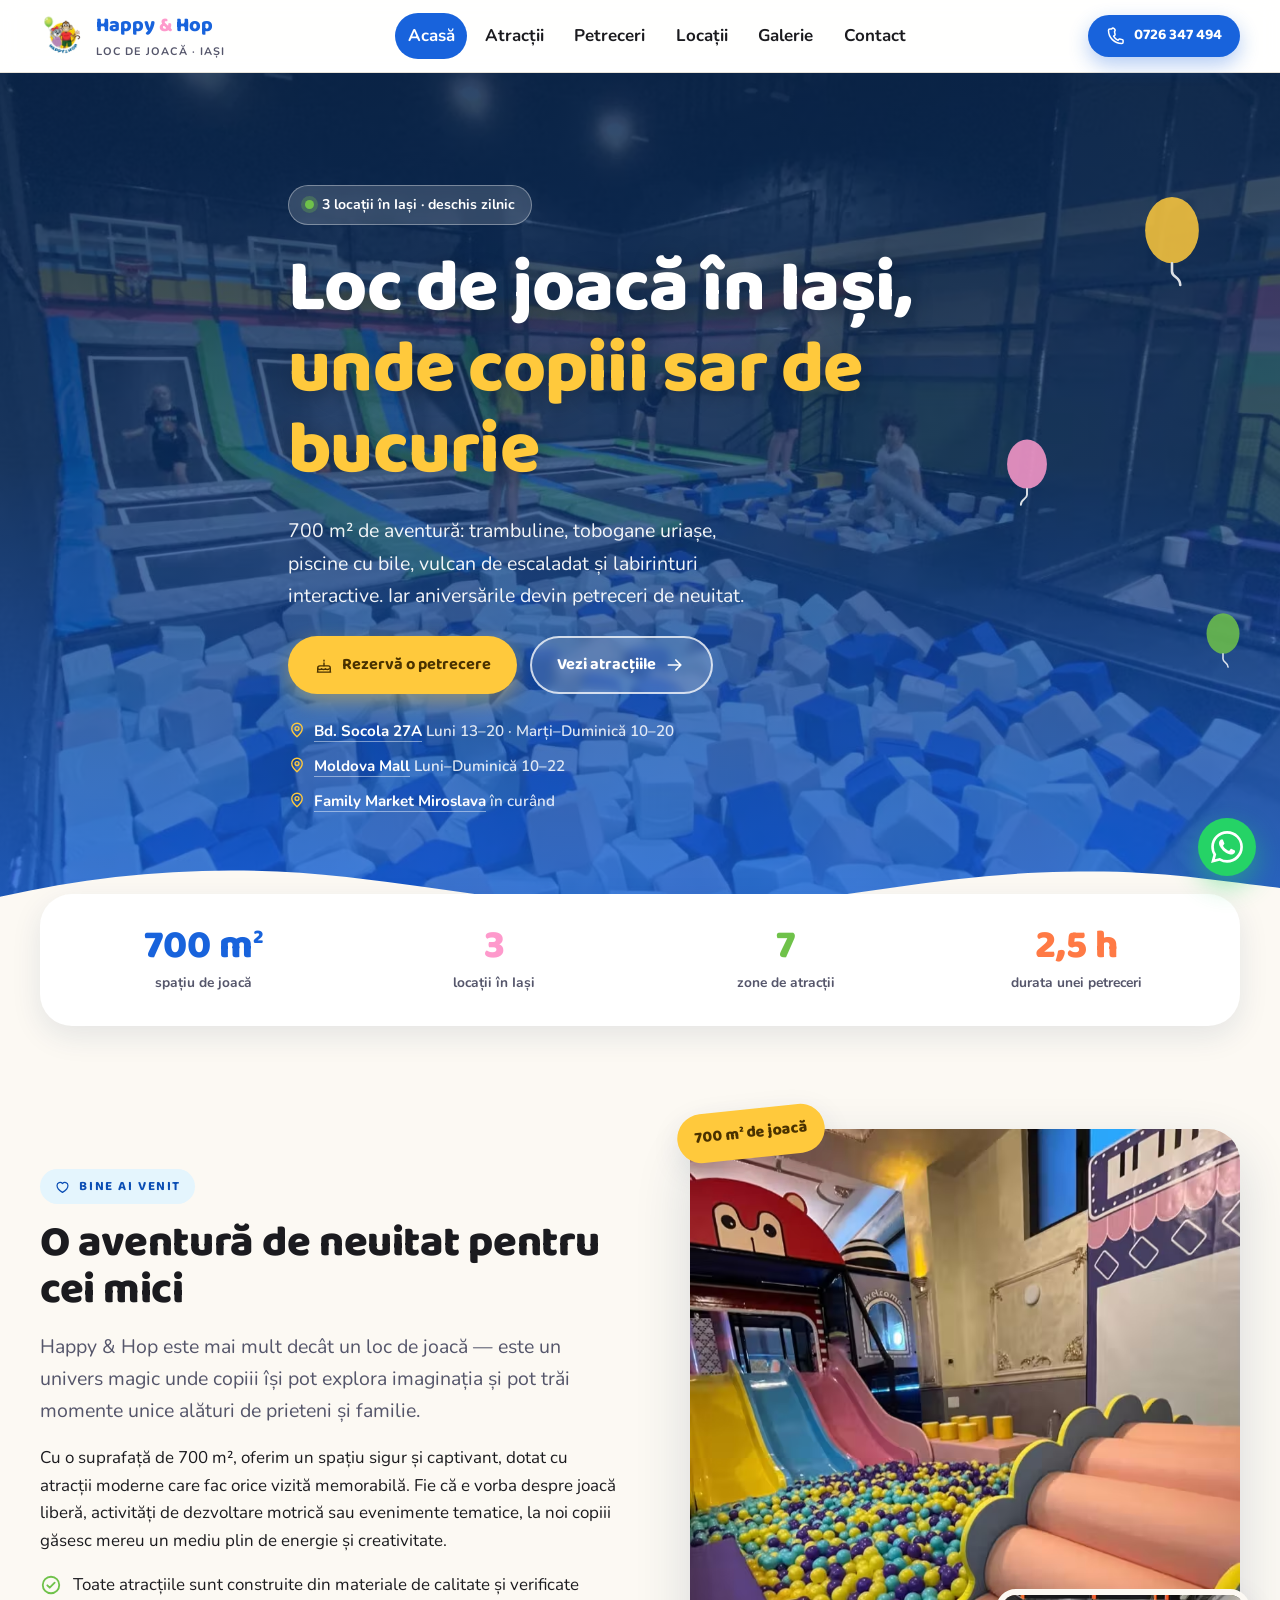
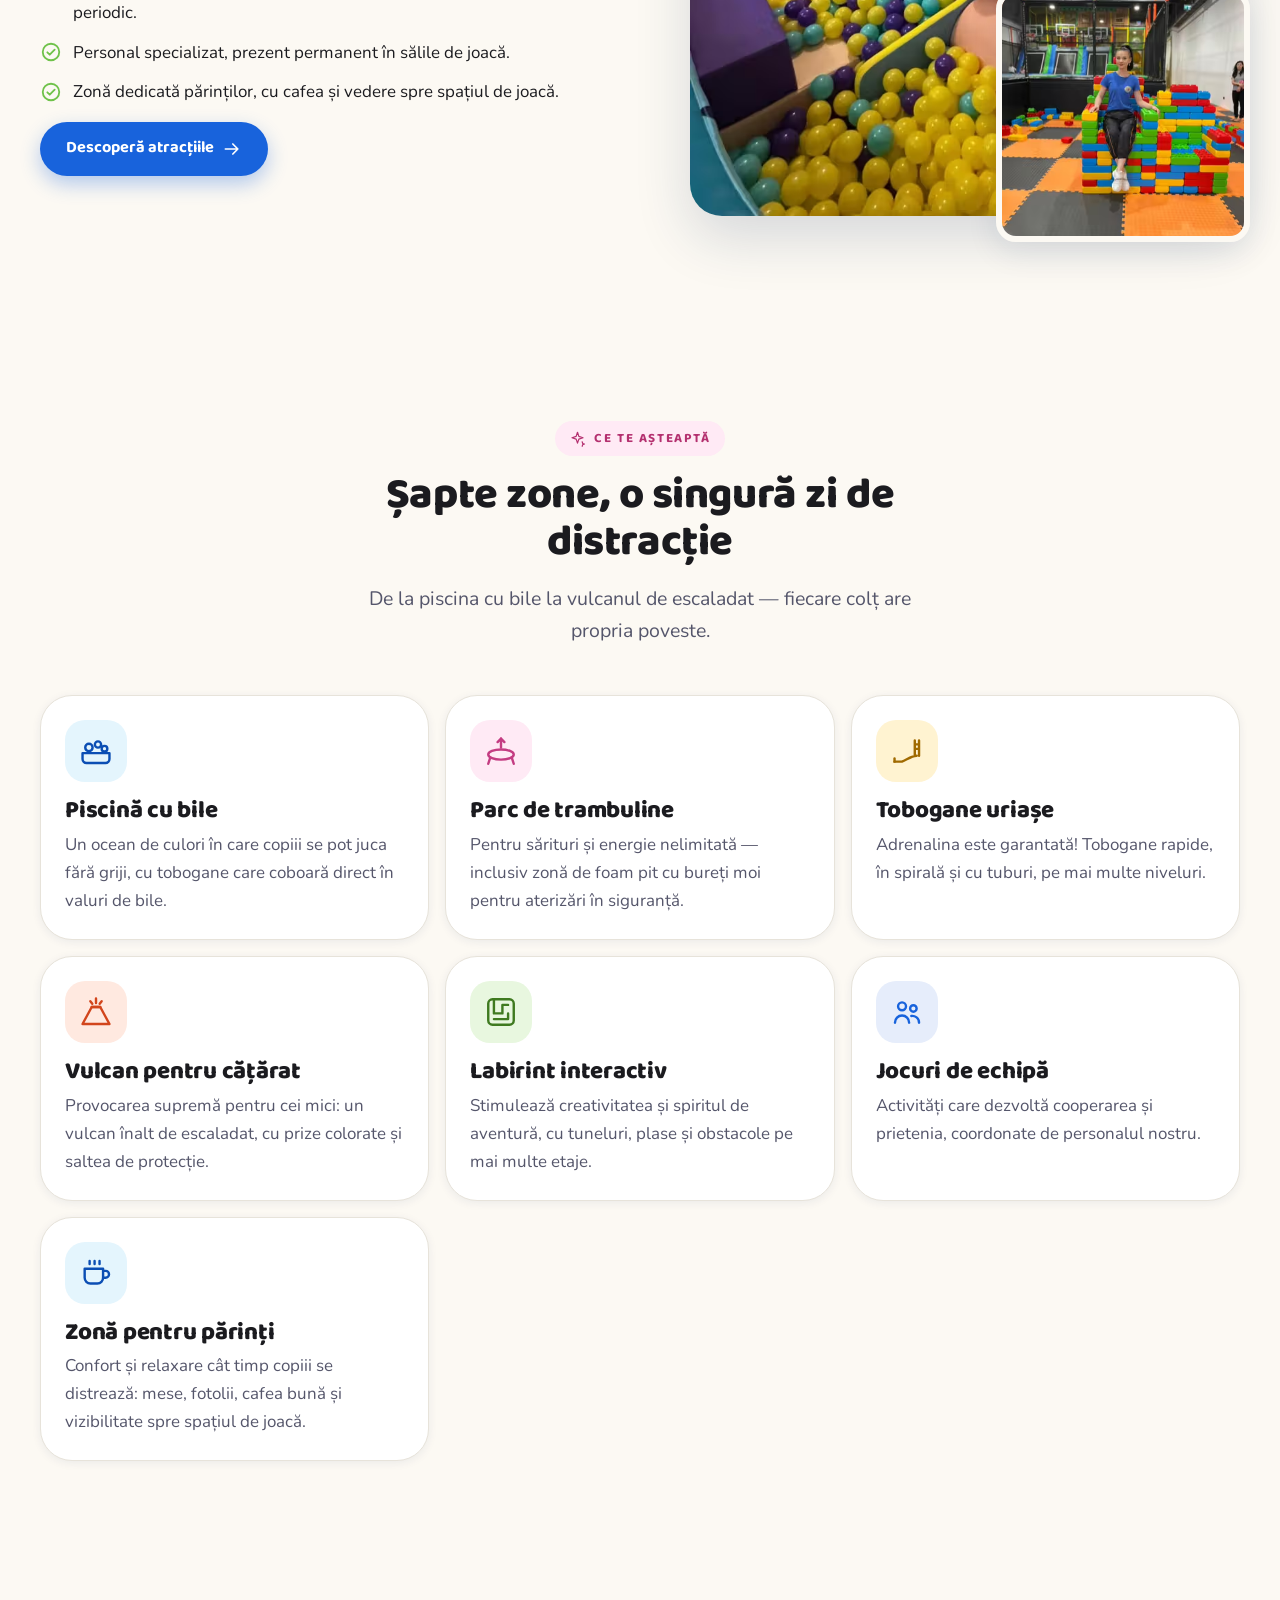
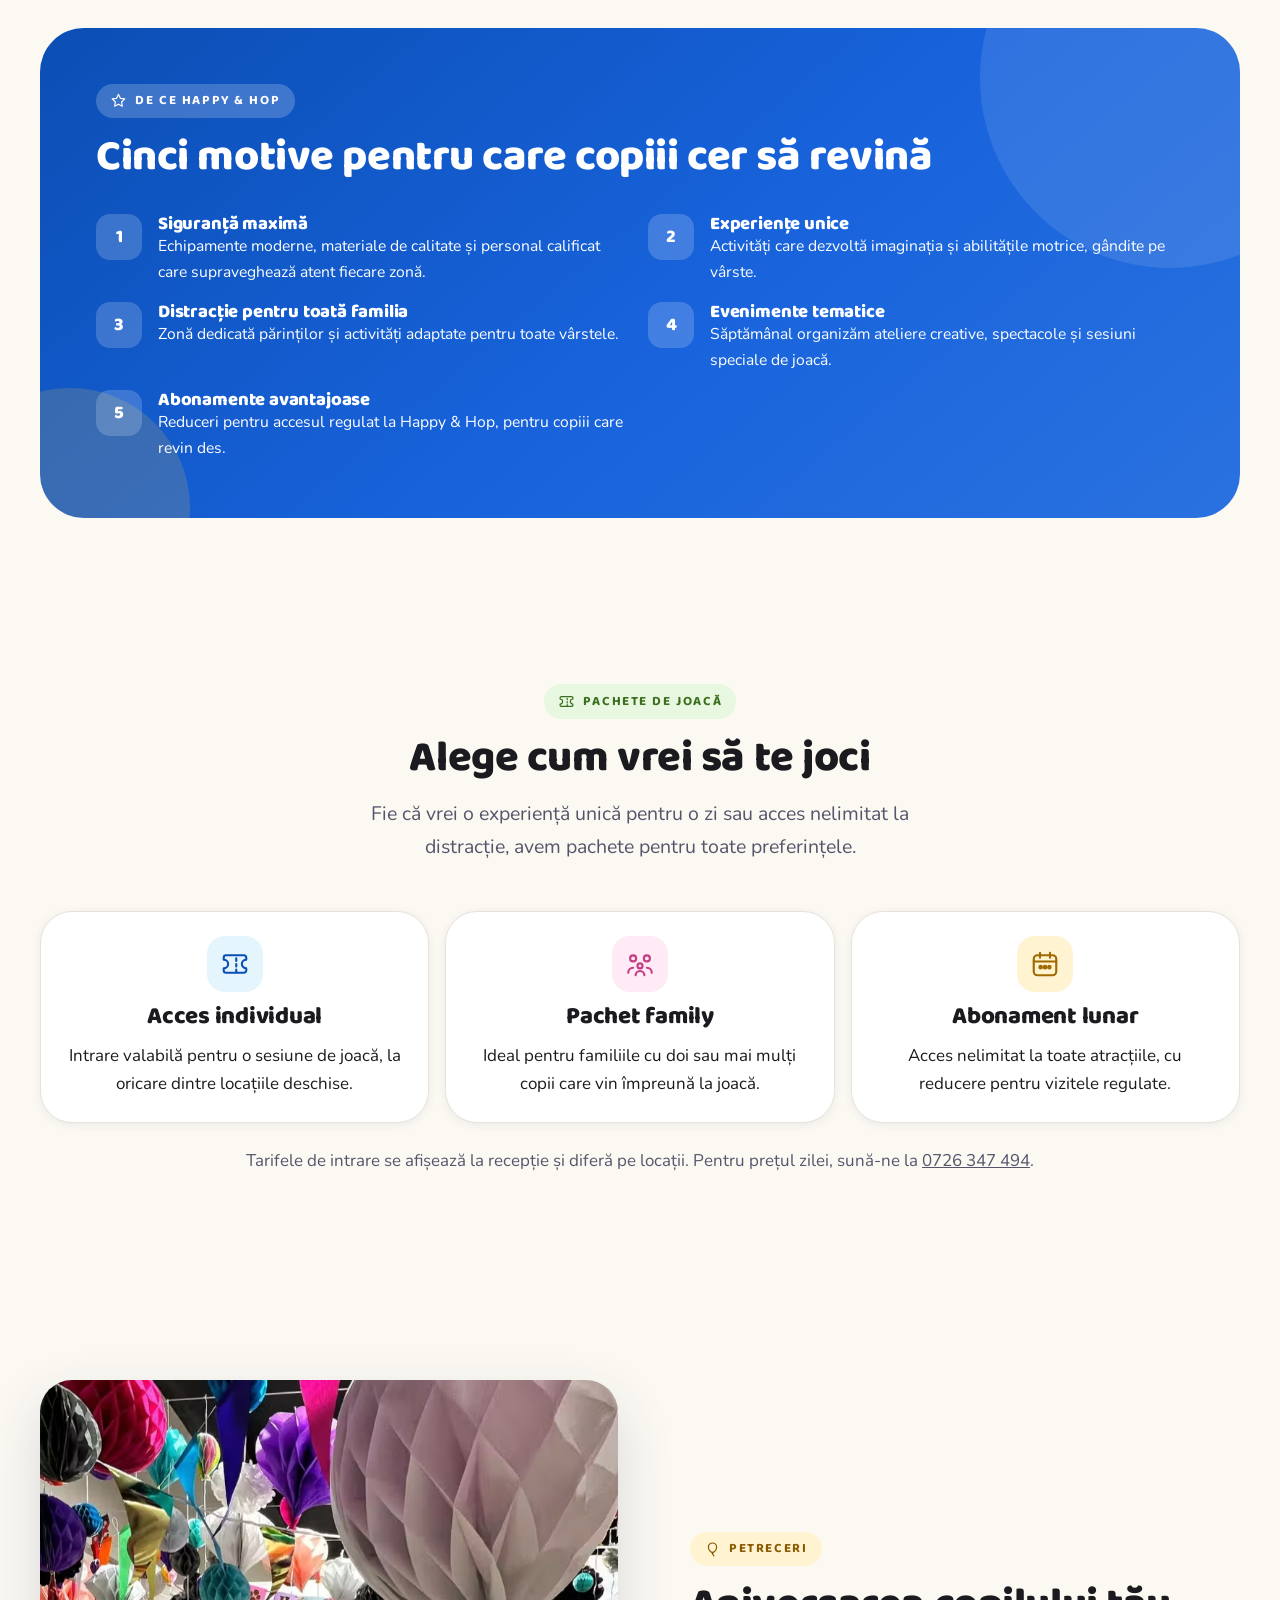
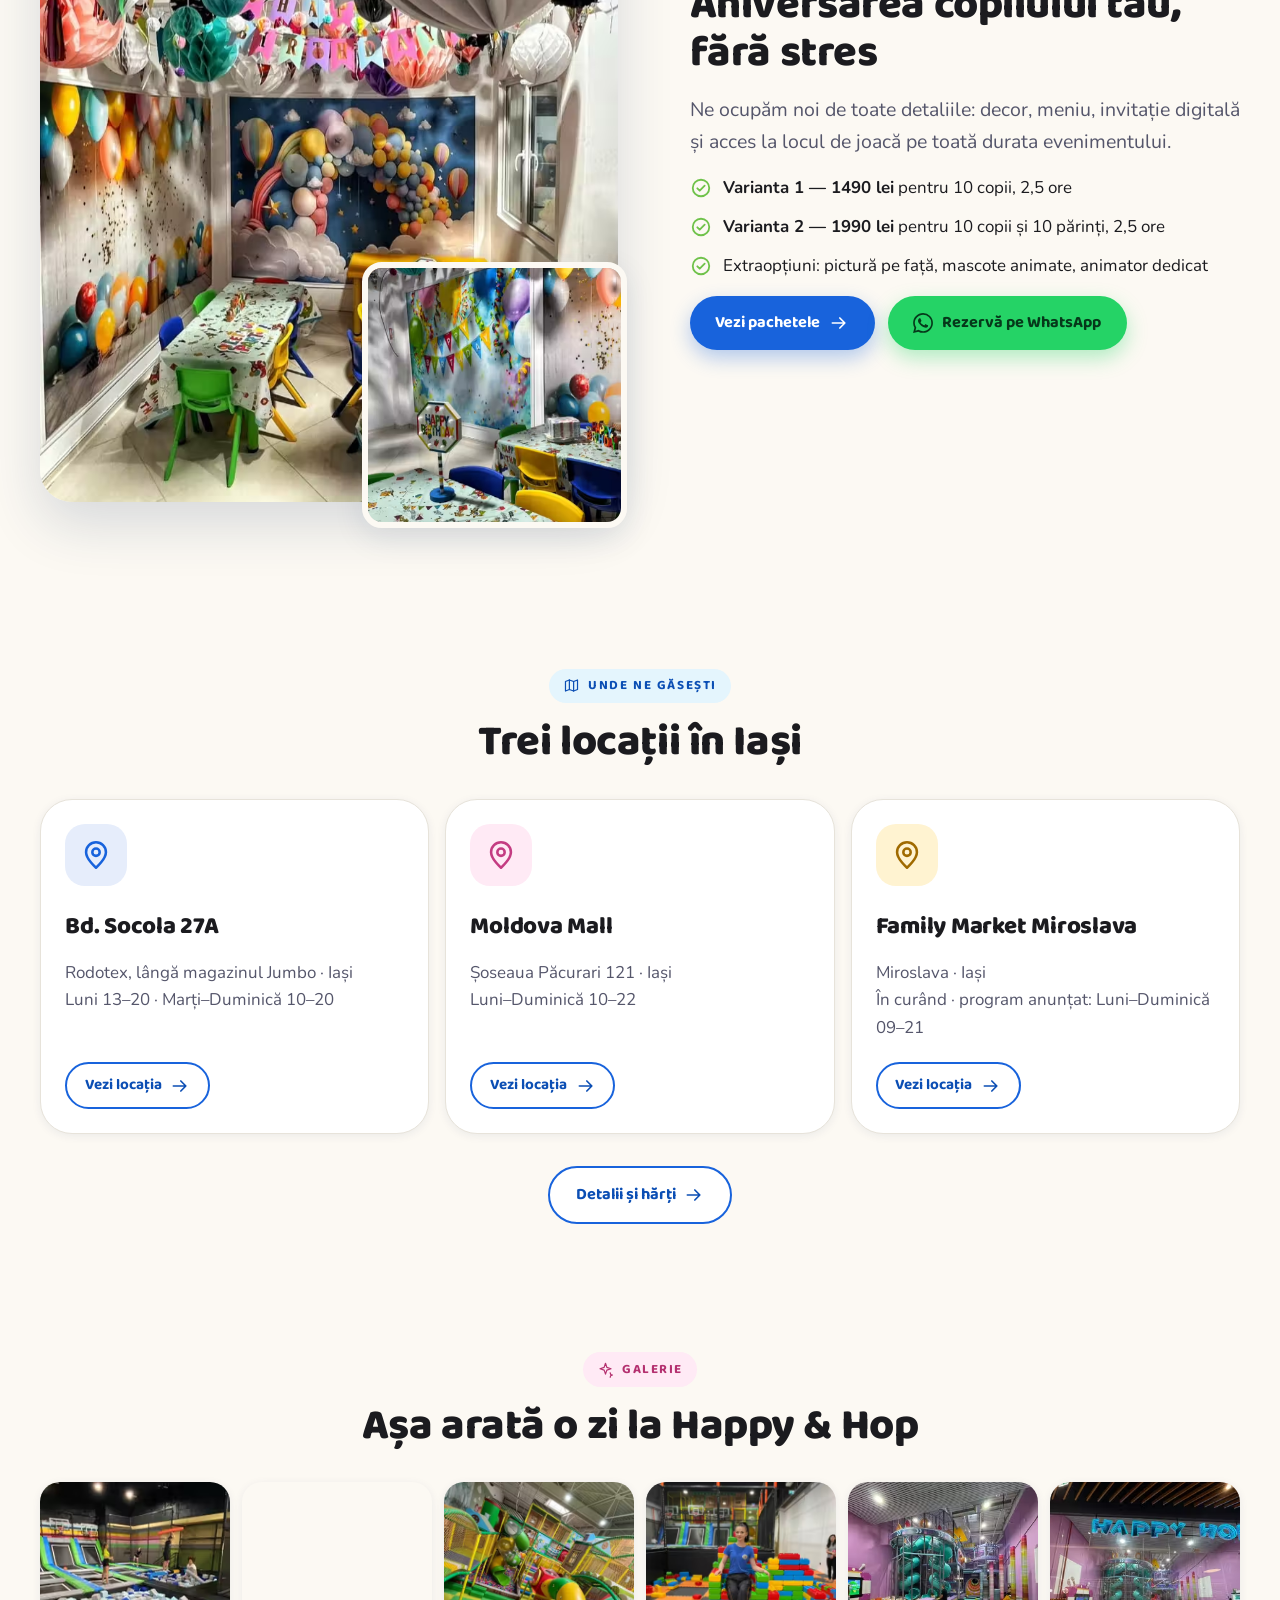
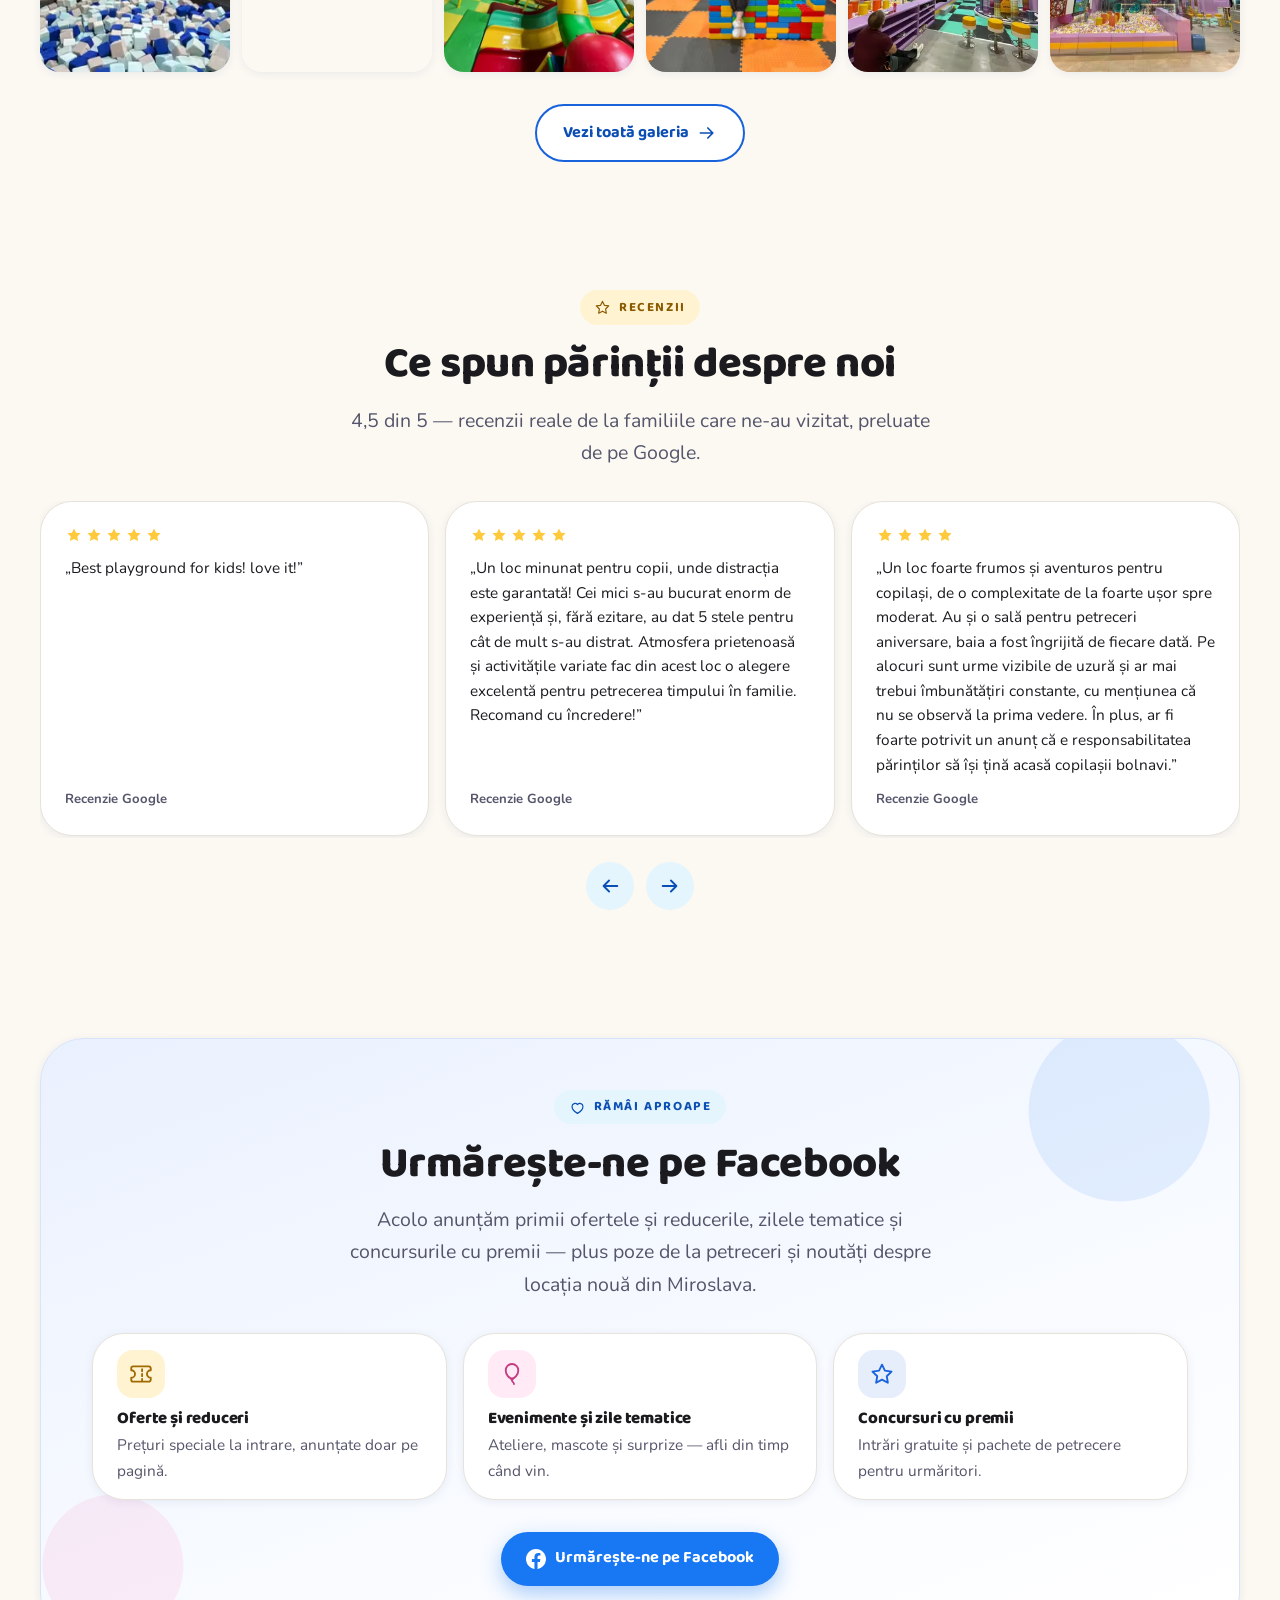
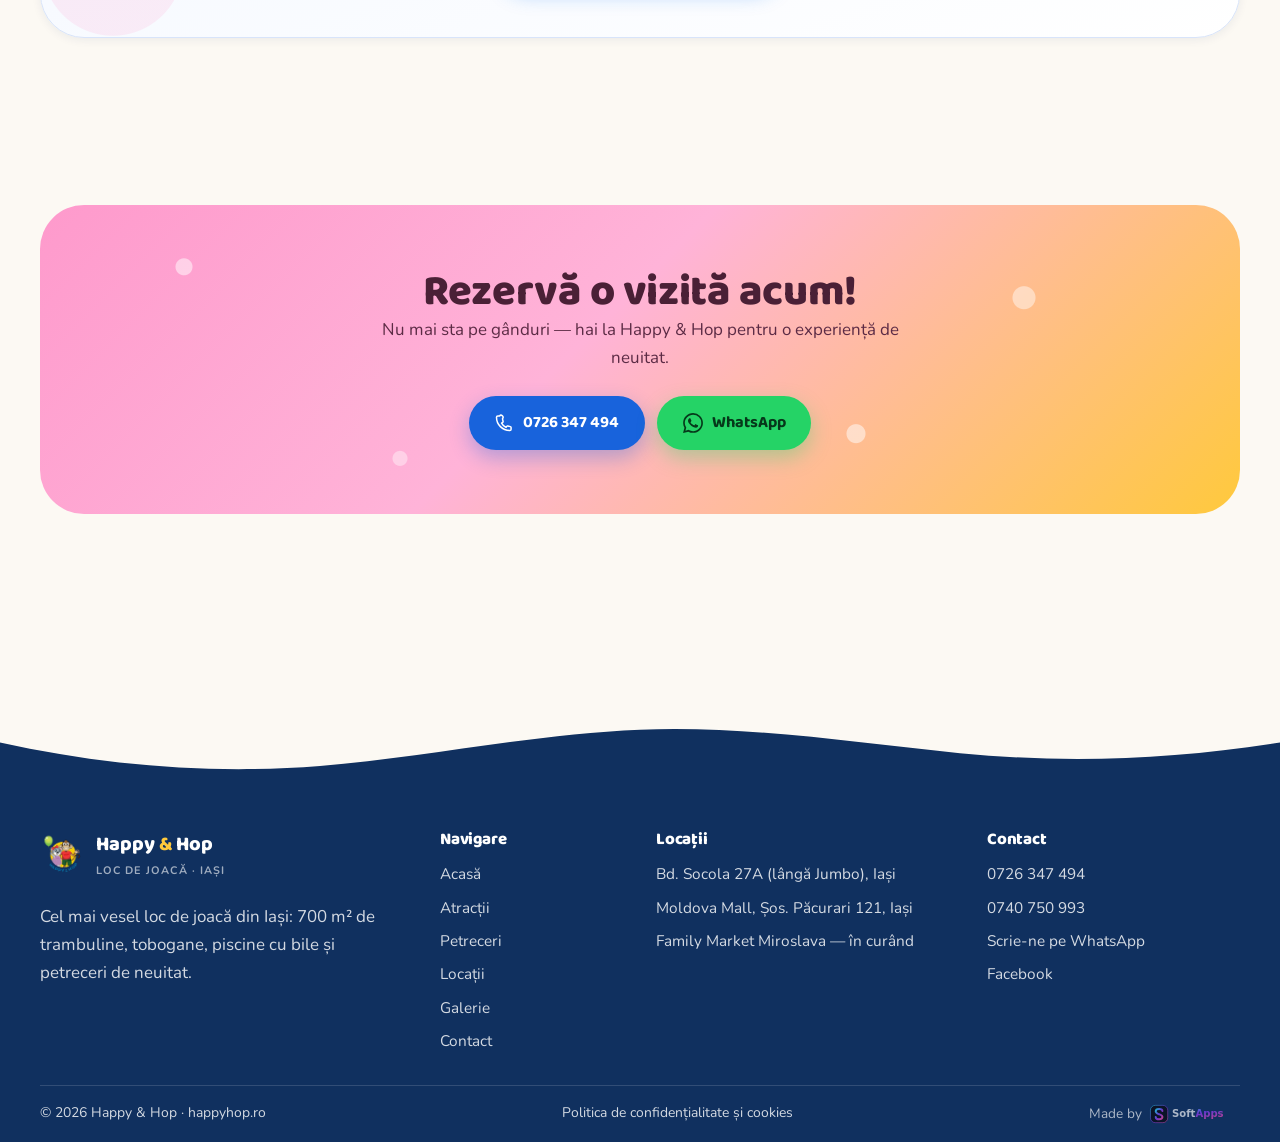
==== commit 65e0f523: "Reduce duplicate contact buttons, serve AVIF images, fix UI bugs Contact buttons: - Home: drop the t" ====
--- a/index.html
+++ b/index.html
@@ -24,8 +24,8 @@
 <link rel="preconnect" href="https://fonts.googleapis.com">
 <link rel="preconnect" href="https://fonts.gstatic.com" crossorigin>
 <link rel="stylesheet" href="https://fonts.googleapis.com/css2?family=Baloo+2:wght@600;700;800&family=Nunito:wght@400;600;700&display=swap">
-<link rel="stylesheet" href="css/base.css?v=0aabe34f">
-<link rel="stylesheet" href="css/site.css?v=997baa44">
+<link rel="stylesheet" href="css/base.css?v=6bb612c7">
+<link rel="stylesheet" href="css/site.css?v=e37272ff">
 <script type="application/ld+json">{"@context": "https://schema.org", "@graph": [{"@type": "Organization", "@id": "https://happyhop.ro/#organizatie", "name": "Happy & Hop", "url": "https://happyhop.ro/", "logo": {"@type": "ImageObject", "url": "https://happyhop.ro/assets/brand/logo.png", "width": 225, "height": 225}, "image": "https://happyhop.ro/assets/brand/og-image.jpg", "telephone": ["+40726347494", "+40740750993"], "areaServed": {"@type": "City", "name": "Iași"}, "sameAs": ["https://www.facebook.com/people/Happy-si-Hop/100064721647929/"]}, {"@type": "WebSite", "@id": "https://happyhop.ro/#site", "url": "https://happyhop.ro/", "name": "Happy & Hop", "inLanguage": "ro-RO", "publisher": {"@id": "https://happyhop.ro/#organizatie"}}, {"@type": "AmusementPark", "@id": "https://happyhop.ro/loc-de-joaca-socola.html#loc", "name": "Happy & Hop — Socola", "url": "https://happyhop.ro/loc-de-joaca-socola.html", "telephone": "+40726347494", "priceRange": "$$", "currenciesAccepted": "RON", "parentOrganization": {"@id": "https://happyhop.ro/#organizatie"}, "address": {"@type": "PostalAddress", "streetAddress": "Bulevardul Socola 27A", "addressLocality": "Iași", "addressRegion": "Iași", "addressCountry": "RO"}, "hasMap": "https://www.google.com/maps/place/Happy+and+Hop,+loc+de+joaca/@47.1445682,27.5935183,875m/data=!3m2!1e3!4b1!4m6!3m5!1s0x40cafb00235f5b6d:0xa5b64b726e2bd437!8m2!3d47.1445682!4d27.5960932!16s%2Fg%2F11w7l67_5k", "image": "https://happyhop.ro/assets/img/loc-de-joaca-tobogane-800.jpg", "geo": {"@type": "GeoCoordinates", "latitude": 47.1445682, "longitude": 27.5960932}, "openingHoursSpecification": [{"@type": "OpeningHoursSpecification", "dayOfWeek": ["Monday"], "opens": "13:00", "closes": "20:00"}, {"@type": "OpeningHoursSpecification", "dayOfWeek": ["Tuesday", "Wednesday", "Thursday", "Friday", "Saturday", "Sunday"], "opens": "10:00", "closes": "20:00"}]}, {"@type": "AmusementPark", "@id": "https://happyhop.ro/loc-de-joaca-moldova-mall.html#loc", "name": "Happy & Hop — Moldova Mall", "url": "https://happyhop.ro/loc-de-joaca-moldova-mall.html", "telephone": "+40726347494", "priceRange": "$$", "currenciesAccepted": "RON", "parentOrganization": {"@id": "https://happyhop.ro/#organizatie"}, "address": {"@type": "PostalAddress", "streetAddress": "Șoseaua Păcurari 121", "addressLocality": "Iași", "addressRegion": "Iași", "addressCountry": "RO"}, "hasMap": "https://www.google.com/maps/search/?api=1&query=47.1668234,27.513135", "image": "https://happyhop.ro/assets/img/moldova-mall-interior-800.jpg", "geo": {"@type": "GeoCoordinates", "latitude": 47.1668234, "longitude": 27.513135}, "openingHoursSpecification": [{"@type": "OpeningHoursSpecification", "dayOfWeek": ["Monday", "Tuesday", "Wednesday", "Thursday", "Friday", "Saturday", "Sunday"], "opens": "10:00", "closes": "22:00"}]}, {"@type": "AmusementPark", "@id": "https://happyhop.ro/loc-de-joaca-miroslava.html#loc", "name": "Happy & Hop — Miroslava", "url": "https://happyhop.ro/loc-de-joaca-miroslava.html", "telephone": "+40726347494", "priceRange": "$$", "currenciesAccepted": "RON", "parentOrganization": {"@id": "https://happyhop.ro/#organizatie"}, "address": {"@type": "PostalAddress", "streetAddress": "Family Market Miroslava", "addressLocality": "Miroslava", "addressRegion": "Iași", "addressCountry": "RO"}, "hasMap": "https://www.google.com/maps/place/Family+Market+Miroslava/@47.1461986,27.5270789,875m/data=!3m2!1e3!4b1!4m6!3m5!1s0x40cafbab75f19f37:0x28635c3a278bc3dd!8m2!3d47.1461986!4d27.5296538!16s%2Fg%2F11rz7mzkpr", "geo": {"@type": "GeoCoordinates", "latitude": 47.1461986, "longitude": 27.5296538}, "description": "Deschidere în curând."}]}</script>
 </head>
 <body>
@@ -36,7 +36,7 @@
   <header class="site-header">
     <div class="container site-header__inner">
       <a class="brand" href="index.html">
-        <img src="assets/brand/logo.png" alt="" width="46" height="46">
+        <img src="assets/brand/logo-104.png" alt="" width="46" height="46">
         <span>
           <span class="brand__name">Happy&nbsp;<span>&amp;</span>&nbsp;Hop</span>
           <span class="brand__tag">Loc de joacă · Iași</span>
@@ -65,7 +65,7 @@
   <div class="mobile-panel" id="mobile-panel" role="dialog" aria-modal="true" aria-label="Meniu principal" hidden>
     <div class="mobile-panel__top">
       <a class="brand" href="index.html">
-        <img src="assets/brand/logo.png" alt="" width="46" height="46">
+        <img src="assets/brand/logo-104.png" alt="" width="46" height="46">
         <span class="brand__name">Happy&nbsp;<span>&amp;</span>&nbsp;Hop</span>
       </a>
       <button class="nav-toggle" type="button" data-nav-close>
@@ -92,7 +92,7 @@
 
     <section class="hero">
       <div class="hero__media">
-        <img src="assets/img/trambuline-foam-pit-1600.jpg" srcset="assets/img/trambuline-foam-pit-400.jpg 400w, assets/img/trambuline-foam-pit-800.jpg 800w, assets/img/trambuline-foam-pit-1600.jpg 1600w" sizes="100vw" width="1600" height="900" alt="Parcul de trambuline Happy &amp; Hop, cu zonă de foam pit plină de bureți moi" loading="eager" fetchpriority="high" decoding="async">
+        <picture><source type="image/avif" srcset="assets/img/trambuline-foam-pit-400.avif 400w, assets/img/trambuline-foam-pit-800.avif 800w, assets/img/trambuline-foam-pit-1600.avif 1600w" sizes="100vw"><img src="assets/img/trambuline-foam-pit-1600.jpg" srcset="assets/img/trambuline-foam-pit-400.jpg 400w, assets/img/trambuline-foam-pit-800.jpg 800w, assets/img/trambuline-foam-pit-1600.jpg 1600w" sizes="100vw" width="1600" height="900" alt="Parcul de trambuline Happy &amp; Hop, cu zonă de foam pit plină de bureți moi" loading="eager" fetchpriority="high" decoding="async"></picture>
       </div>
 
       <span class="floaty floaty--1" aria-hidden="true"><svg viewBox="0 0 60 90"><ellipse cx="30" cy="34" rx="26" ry="32" fill="#FFC93C"/><path d="M30 66v8c0 6 8 5 8 13" stroke="#fff" stroke-width="2.5" fill="none" stroke-linecap="round"/></svg></span>
@@ -147,10 +147,10 @@
           <div class="collage">
             <span class="collage__sticker">700 m² de joacă</span>
             <div class="collage__main">
-              <img src="assets/img/piscina-cu-bile-max.jpg" srcset="assets/img/piscina-cu-bile-400.jpg 400w, assets/img/piscina-cu-bile-800.jpg 800w, assets/img/piscina-cu-bile-max.jpg 810w" sizes="(min-width:768px) 45vw, 90vw" width="800" height="1067" alt="Piscina cu bile de la Happy &amp; Hop, cu tobogane pastelate" loading="lazy" decoding="async">
+              <picture><source type="image/avif" srcset="assets/img/piscina-cu-bile-400.avif 400w, assets/img/piscina-cu-bile-800.avif 800w, assets/img/piscina-cu-bile-max.avif 810w" sizes="(min-width:768px) 45vw, 90vw"><img src="assets/img/piscina-cu-bile-max.jpg" srcset="assets/img/piscina-cu-bile-400.jpg 400w, assets/img/piscina-cu-bile-800.jpg 800w, assets/img/piscina-cu-bile-max.jpg 810w" sizes="(min-width:768px) 45vw, 90vw" width="800" height="1067" alt="Piscina cu bile de la Happy &amp; Hop, cu tobogane pastelate" loading="lazy" decoding="async"></picture>
             </div>
             <div class="collage__side">
-              <img src="assets/img/trambuline-caramizi-800.jpg" srcset="assets/img/trambuline-caramizi-400.jpg 400w, assets/img/trambuline-caramizi-800.jpg 800w" sizes="(min-width:768px) 22vw, 42vw" width="800" height="1067" alt="Zona cu cărămizi gigant din parcul de trambuline" loading="lazy" decoding="async">
+              <picture><source type="image/avif" srcset="assets/img/trambuline-caramizi-400.avif 400w, assets/img/trambuline-caramizi-800.avif 800w" sizes="(min-width:768px) 22vw, 42vw"><img src="assets/img/trambuline-caramizi-800.jpg" srcset="assets/img/trambuline-caramizi-400.jpg 400w, assets/img/trambuline-caramizi-800.jpg 800w" sizes="(min-width:768px) 22vw, 42vw" width="800" height="1067" alt="Zona cu cărămizi gigant din parcul de trambuline" loading="lazy" decoding="async"></picture>
             </div>
           </div>
         </div>
@@ -264,23 +264,20 @@
             <div class="pass-card__icon i-sky"><svg aria-hidden="true"><use href="#i-ticket"></use></svg></div>
             <h3>Acces individual</h3>
             <p>Intrare valabilă pentru o sesiune de joacă, la oricare dintre locațiile deschise.</p>
-            <a class="btn btn--outline btn--sm" href="tel:0726347494">Întreabă de tarif</a>
           </article>
           <article class="pass-card reveal">
             <div class="pass-card__icon i-pink"><svg aria-hidden="true"><use href="#i-family"></use></svg></div>
             <h3>Pachet family</h3>
             <p>Ideal pentru familiile cu doi sau mai mulți copii care vin împreună la joacă.</p>
-            <a class="btn btn--outline btn--sm" href="tel:0726347494">Întreabă de tarif</a>
           </article>
           <article class="pass-card reveal">
             <div class="pass-card__icon i-yellow"><svg aria-hidden="true"><use href="#i-calendar"></use></svg></div>
             <h3>Abonament lunar</h3>
             <p>Acces nelimitat la toate atracțiile, cu reducere pentru vizitele regulate.</p>
-            <a class="btn btn--outline btn--sm" href="tel:0726347494">Întreabă de tarif</a>
           </article>
         </div>
 
-        <p class="text-center" style="margin-top:var(--sp-5);color:var(--hh-muted)">Tarifele de intrare se afișează la recepție și diferă pe locații. Sună-ne pentru prețul zilei.</p>
+        <p class="text-center" style="margin-top:var(--sp-5);color:var(--hh-muted)">Tarifele de intrare se afișează la recepție și diferă pe locații. Pentru prețul zilei, sună-ne la <a href="tel:0726347494">0726 347 494</a>.</p>
       </div>
     </section>
 
@@ -303,10 +300,10 @@
         <div class="split__media reveal">
           <div class="collage">
             <div class="collage__main">
-              <img src="assets/img/sala-petreceri-max.jpg" srcset="assets/img/sala-petreceri-400.jpg 400w, assets/img/sala-petreceri-800.jpg 800w, assets/img/sala-petreceri-max.jpg 810w" sizes="(min-width:768px) 45vw, 90vw" width="800" height="1067" alt="Sala de petreceri Happy &amp; Hop, decorată cu rozete de hârtie și baloane" loading="lazy" decoding="async">
+              <picture><source type="image/avif" srcset="assets/img/sala-petreceri-400.avif 400w, assets/img/sala-petreceri-800.avif 800w, assets/img/sala-petreceri-max.avif 810w" sizes="(min-width:768px) 45vw, 90vw"><img src="assets/img/sala-petreceri-max.jpg" srcset="assets/img/sala-petreceri-400.jpg 400w, assets/img/sala-petreceri-800.jpg 800w, assets/img/sala-petreceri-max.jpg 810w" sizes="(min-width:768px) 45vw, 90vw" width="800" height="1067" alt="Sala de petreceri Happy &amp; Hop, decorată cu rozete de hârtie și baloane" loading="lazy" decoding="async"></picture>
             </div>
             <div class="collage__side">
-              <img src="assets/img/petrecere-decor-800.jpg" srcset="assets/img/petrecere-decor-400.jpg 400w, assets/img/petrecere-decor-800.jpg 800w" sizes="(min-width:768px) 22vw, 42vw" width="800" height="1067" alt="Masă de petrecere cu fundal foto Happy Birthday" loading="lazy" decoding="async">
+              <picture><source type="image/avif" srcset="assets/img/petrecere-decor-400.avif 400w, assets/img/petrecere-decor-800.avif 800w" sizes="(min-width:768px) 22vw, 42vw"><img src="assets/img/petrecere-decor-800.jpg" srcset="assets/img/petrecere-decor-400.jpg 400w, assets/img/petrecere-decor-800.jpg 800w" sizes="(min-width:768px) 22vw, 42vw" width="800" height="1067" alt="Masă de petrecere cu fundal foto Happy Birthday" loading="lazy" decoding="async"></picture>
             </div>
           </div>
         </div>
@@ -352,12 +349,12 @@
           <h2>Așa arată o zi la Happy&nbsp;&amp;&nbsp;Hop</h2>
         </div>
         <div class="gallery-strip" style="margin-top:var(--sp-6)">
-          <a href="galerie.html" aria-label="Vezi galeria foto"><img src="assets/img/trambuline-foam-pit-800.jpg" srcset="assets/img/trambuline-foam-pit-400.jpg 400w, assets/img/trambuline-foam-pit-800.jpg 800w" sizes="(min-width:1024px) 16vw, (min-width:768px) 30vw, 45vw" width="800" height="450" alt="Parcul de trambuline cu foam pit plin de bureți moi" loading="lazy" decoding="async"></a>
-          <a href="galerie.html" aria-label="Vezi galeria foto"><img src="assets/img/piscina-cu-bile-800.jpg" srcset="assets/img/piscina-cu-bile-400.jpg 400w, assets/img/piscina-cu-bile-800.jpg 800w" sizes="(min-width:1024px) 16vw, (min-width:768px) 30vw, 45vw" width="800" height="1067" alt="Piscina cu bile și toboganele pastelate" loading="lazy" decoding="async"></a>
-          <a href="galerie.html" aria-label="Vezi galeria foto"><img src="assets/img/loc-de-joaca-tobogane-800.jpg" srcset="assets/img/loc-de-joaca-tobogane-400.jpg 400w, assets/img/loc-de-joaca-tobogane-800.jpg 800w" sizes="(min-width:1024px) 16vw, (min-width:768px) 30vw, 45vw" width="800" height="1067" alt="Structura de joacă pe mai multe niveluri, cu tobogane colorate" loading="lazy" decoding="async"></a>
-          <a href="galerie.html" aria-label="Vezi galeria foto"><img src="assets/img/trambuline-caramizi-800.jpg" srcset="assets/img/trambuline-caramizi-400.jpg 400w, assets/img/trambuline-caramizi-800.jpg 800w" sizes="(min-width:1024px) 16vw, (min-width:768px) 30vw, 45vw" width="800" height="1067" alt="Zona de cărămizi gigant, lângă parcul de trambuline" loading="lazy" decoding="async"></a>
-          <a href="galerie.html" aria-label="Vezi galeria foto"><img src="assets/img/moldova-mall-interior-800.jpg" srcset="assets/img/moldova-mall-interior-400.jpg 400w, assets/img/moldova-mall-interior-800.jpg 800w" sizes="(min-width:1024px) 16vw, (min-width:768px) 30vw, 45vw" width="800" height="600" alt="Interiorul locației din Moldova Mall, cu tobogan în spirală" loading="lazy" decoding="async"></a>
-          <a href="galerie.html" aria-label="Vezi galeria foto"><img src="assets/img/moldova-mall-fatada-800.jpg" srcset="assets/img/moldova-mall-fatada-400.jpg 400w, assets/img/moldova-mall-fatada-800.jpg 800w" sizes="(min-width:1024px) 16vw, (min-width:768px) 30vw, 45vw" width="800" height="600" alt="Intrarea Happy &amp; Hop din Moldova Mall, cu litere-balon" loading="lazy" decoding="async"></a>
+          <a href="galerie.html" aria-label="Vezi galeria foto"><picture><source type="image/avif" srcset="assets/img/trambuline-foam-pit-400.avif 400w, assets/img/trambuline-foam-pit-800.avif 800w" sizes="(min-width:1024px) 16vw, (min-width:768px) 30vw, 45vw"><img src="assets/img/trambuline-foam-pit-800.jpg" srcset="assets/img/trambuline-foam-pit-400.jpg 400w, assets/img/trambuline-foam-pit-800.jpg 800w" sizes="(min-width:1024px) 16vw, (min-width:768px) 30vw, 45vw" width="800" height="450" alt="Parcul de trambuline cu foam pit plin de bureți moi" loading="lazy" decoding="async"></picture></a>
+          <a href="galerie.html" aria-label="Vezi galeria foto"><picture><source type="image/avif" srcset="assets/img/piscina-cu-bile-400.avif 400w, assets/img/piscina-cu-bile-800.avif 800w" sizes="(min-width:1024px) 16vw, (min-width:768px) 30vw, 45vw"><img src="assets/img/piscina-cu-bile-800.jpg" srcset="assets/img/piscina-cu-bile-400.jpg 400w, assets/img/piscina-cu-bile-800.jpg 800w" sizes="(min-width:1024px) 16vw, (min-width:768px) 30vw, 45vw" width="800" height="1067" alt="Piscina cu bile și toboganele pastelate" loading="lazy" decoding="async"></picture></a>
+          <a href="galerie.html" aria-label="Vezi galeria foto"><picture><source type="image/avif" srcset="assets/img/loc-de-joaca-tobogane-400.avif 400w, assets/img/loc-de-joaca-tobogane-800.avif 800w" sizes="(min-width:1024px) 16vw, (min-width:768px) 30vw, 45vw"><img src="assets/img/loc-de-joaca-tobogane-800.jpg" srcset="assets/img/loc-de-joaca-tobogane-400.jpg 400w, assets/img/loc-de-joaca-tobogane-800.jpg 800w" sizes="(min-width:1024px) 16vw, (min-width:768px) 30vw, 45vw" width="800" height="1067" alt="Structura de joacă pe mai multe niveluri, cu tobogane colorate" loading="lazy" decoding="async"></picture></a>
+          <a href="galerie.html" aria-label="Vezi galeria foto"><picture><source type="image/avif" srcset="assets/img/trambuline-caramizi-400.avif 400w, assets/img/trambuline-caramizi-800.avif 800w" sizes="(min-width:1024px) 16vw, (min-width:768px) 30vw, 45vw"><img src="assets/img/trambuline-caramizi-800.jpg" srcset="assets/img/trambuline-caramizi-400.jpg 400w, assets/img/trambuline-caramizi-800.jpg 800w" sizes="(min-width:1024px) 16vw, (min-width:768px) 30vw, 45vw" width="800" height="1067" alt="Zona de cărămizi gigant, lângă parcul de trambuline" loading="lazy" decoding="async"></picture></a>
+          <a href="galerie.html" aria-label="Vezi galeria foto"><picture><source type="image/avif" srcset="assets/img/moldova-mall-interior-400.avif 400w, assets/img/moldova-mall-interior-800.avif 800w" sizes="(min-width:1024px) 16vw, (min-width:768px) 30vw, 45vw"><img src="assets/img/moldova-mall-interior-800.jpg" srcset="assets/img/moldova-mall-interior-400.jpg 400w, assets/img/moldova-mall-interior-800.jpg 800w" sizes="(min-width:1024px) 16vw, (min-width:768px) 30vw, 45vw" width="800" height="600" alt="Interiorul locației din Moldova Mall, cu tobogan în spirală" loading="lazy" decoding="async"></picture></a>
+          <a href="galerie.html" aria-label="Vezi galeria foto"><picture><source type="image/avif" srcset="assets/img/moldova-mall-fatada-400.avif 400w, assets/img/moldova-mall-fatada-800.avif 800w" sizes="(min-width:1024px) 16vw, (min-width:768px) 30vw, 45vw"><img src="assets/img/moldova-mall-fatada-800.jpg" srcset="assets/img/moldova-mall-fatada-400.jpg 400w, assets/img/moldova-mall-fatada-800.jpg 800w" sizes="(min-width:1024px) 16vw, (min-width:768px) 30vw, 45vw" width="800" height="600" alt="Intrarea Happy &amp; Hop din Moldova Mall, cu litere-balon" loading="lazy" decoding="async"></picture></a>
         </div>
         <p class="text-center" style="margin-top:var(--sp-6)"><a class="btn btn--outline" href="galerie.html">Vezi toată galeria <svg aria-hidden="true"><use href="#i-arrow"></use></svg></a></p>
       </div>
@@ -442,7 +439,6 @@
 
           <div class="social-band__actions">
             <a class="btn btn--fb" href="https://www.facebook.com/people/Happy-si-Hop/100064721647929/" target="_blank" rel="noopener"><svg aria-hidden="true"><use href="#i-fb"></use></svg> Urmărește-ne pe Facebook</a>
-            <a class="btn btn--outline" href="https://wa.me/40726347494?text=Bun%C4%83%20ziua!%20A%C8%99%20dori%20informa%C8%9Bii%20despre%20Happy%20%26%20Hop." target="_blank" rel="noopener"><svg aria-hidden="true"><use href="#i-wa"></use></svg> Scrie-ne pe WhatsApp</a>
           </div>
         </div>
       </div>
@@ -471,7 +467,7 @@
       <div class="site-footer__grid">
         <div>
           <a class="brand" href="index.html">
-            <img src="assets/brand/logo.png" alt="" width="52" height="52">
+            <img src="assets/brand/logo-104.png" alt="" width="52" height="52">
             <span>
               <span class="brand__name">Happy&nbsp;<span>&amp;</span>&nbsp;Hop</span>
               <span class="brand__tag">Loc de joacă · Iași</span>
@@ -544,7 +540,7 @@
     <a class="btn btn--wa" href="https://wa.me/40726347494?text=Bun%C4%83%20ziua!%20A%C8%99%20dori%20informa%C8%9Bii%20despre%20Happy%20%26%20Hop." target="_blank" rel="noopener"><svg aria-hidden="true"><use href="#i-wa"></use></svg> WhatsApp</a>
   </div>
 
-  <script src="js/site.js?v=aa6b4dfb" defer></script>
+  <script src="js/site.js?v=68b2fbf1" defer></script>
 
 </body>
 </html>
--- a/css/base.css
+++ b/css/base.css
@@ -9,7 +9,10 @@
 html { -webkit-text-size-adjust: 100%; scroll-behavior: smooth; }
 @media (prefers-reduced-motion: reduce) { html { scroll-behavior: auto; } }
 body { min-height: 100svh; line-height: 1.65; -webkit-font-smoothing: antialiased; }
-img, picture, svg, video { display: block; max-width: 100%; }
+img, svg, video { display: block; max-width: 100%; }
+/* <picture> doar alege sursa (AVIF/JPG): fara cutie proprie, ca regulile scrise pentru <img>
+   (height: 100%, object-fit) sa se raporteze la containerul real, ca inainte. */
+picture { display: contents; }
 img { height: auto; }
 input, button, textarea, select { font: inherit; color: inherit; }
 button { background: none; border: 0; cursor: pointer; }
--- a/css/site.css
+++ b/css/site.css
@@ -73,6 +73,7 @@
     linear-gradient(180deg, rgba(11,40,80,.86) 0%, rgba(11,52,110,.72) 45%, rgba(24,99,220,.82) 100%);
 }
 .hero__inner {
+  position: relative; z-index: 1;   /* textul trece peste baloane, nu invers */
   padding-block: clamp(3.5rem, 12vw, 7rem) clamp(5rem, 14vw, 8rem);
   color: #fff; max-width: 44rem;
 }
@@ -111,6 +112,12 @@
 .floaty--2 { width: 46px; right: 18%; top: 42%; animation: bob 9s ease-in-out infinite .8s; }
 .floaty--3 { width: 38px; right: 3%;  top: 62%; animation: bob 8s ease-in-out infinite 1.6s; }
 .floaty.is-paused { animation-play-state: paused; }
+/* pe telefon textul ocupa toata latimea: balonul din mijloc ar sta peste paragraf */
+@media (max-width: 639px) {
+  .floaty--2 { display: none; }
+  .floaty--1 { width: 44px; top: 6%; right: 4%; }
+  .floaty--3 { width: 30px; top: auto; bottom: 14%; }
+}
 
 @keyframes bob { 0%,100% { transform: translateY(0) rotate(-3deg); } 50% { transform: translateY(-18px) rotate(3deg); } }
 
@@ -176,12 +183,7 @@
   display: grid; place-items: center; margin-bottom: var(--sp-4);
   transition: transform .3s ease;
 }
-.card:hover /* Card cu buton: butonul stă lipit de baza cardului, indiferent cât text e deasupra. */
-.card--cta { display: flex; flex-direction: column; gap: var(--sp-3); }
-.card--cta p { margin-bottom: var(--sp-2); }
-.card--cta .btn { margin-top: auto; align-self: flex-start; }
-
-.card__icon { transform: rotate(-8deg) scale(1.06); }
+.card:hover .card__icon { transform: rotate(-8deg) scale(1.06); }
 .card__icon svg { width: 34px; height: 34px; }
 .i-sky   { background: var(--hh-sky-soft);    color: var(--hh-deep); }
 .i-pink  { background: var(--hh-pink-soft);   color: #C43C82; }
@@ -521,6 +523,8 @@
   padding-block: var(--sp-4) calc(var(--sp-4) + 76px);
   font-size: .87rem; display: flex; flex-wrap: wrap; gap: var(--sp-3); justify-content: space-between;
 }
+/* cu JS bara de jos se retrage cand apare footer-ul — nu mai trebuie loc pentru ea */
+html.js .site-footer__bottom { padding-bottom: calc(var(--sp-4) + env(safe-area-inset-bottom)); }
 
 /* semnătura autorului, aceleași reguli ca pe appointmentsapps.com */
 .footer-madeby { opacity: .8; }
@@ -531,8 +535,8 @@
 .footer-madeby a:hover { opacity: .7; }
 .footer-madeby .madeby-label { font-size: .85rem; }
 .footer-madeby svg { height: 24px; width: auto; }
-/* pe desktop butonul flotant de WhatsApp sta in coltul din dreapta-jos: ii lasam loc */
-@media (min-width: 1024px) { .footer-madeby { margin-right: 5rem; } }
+/* fara JS butonul flotant de WhatsApp ramane peste footer, in dreapta-jos: ii lasam loc */
+@media (min-width: 1024px) { html:not(.js) .footer-madeby { margin-right: 5rem; } }
 
 /* ============ CTA FLOTANT / BARĂ MOBIL ============ */
 .float-wa {
@@ -540,7 +544,7 @@
   width: 58px; height: 58px; border-radius: 50%;
   background: #25D366; color: #fff; display: grid; place-items: center;
   box-shadow: 0 10px 26px rgba(37,211,102,.45);
-  transition: transform .2s ease;
+  transition: transform .2s ease, opacity .2s ease, visibility .2s;
 }
 .float-wa:hover { transform: scale(1.08); }
 .float-wa svg { width: 32px; height: 32px; }
@@ -553,6 +557,12 @@
   border-top: 1px solid var(--hh-line);
 }
 .mobile-bar .btn { min-height: 46px; font-size: .96rem; }
+.mobile-bar { transition: transform .25s ease, visibility .25s; }
+
+/* Cand pe ecran sunt deja butoane de contact (banda CTA, footer, pagina de contact),
+   butoanele fixe se ascund: niciodata doua randuri de „Suna / WhatsApp" deodata. */
+body.contact-in-view .mobile-bar { transform: translateY(110%); visibility: hidden; }
+body.contact-in-view .float-wa { transform: scale(.5); opacity: 0; visibility: hidden; }
 
 /* ============ PAGE HEAD (subpagini) ============ */
 .page-head {
